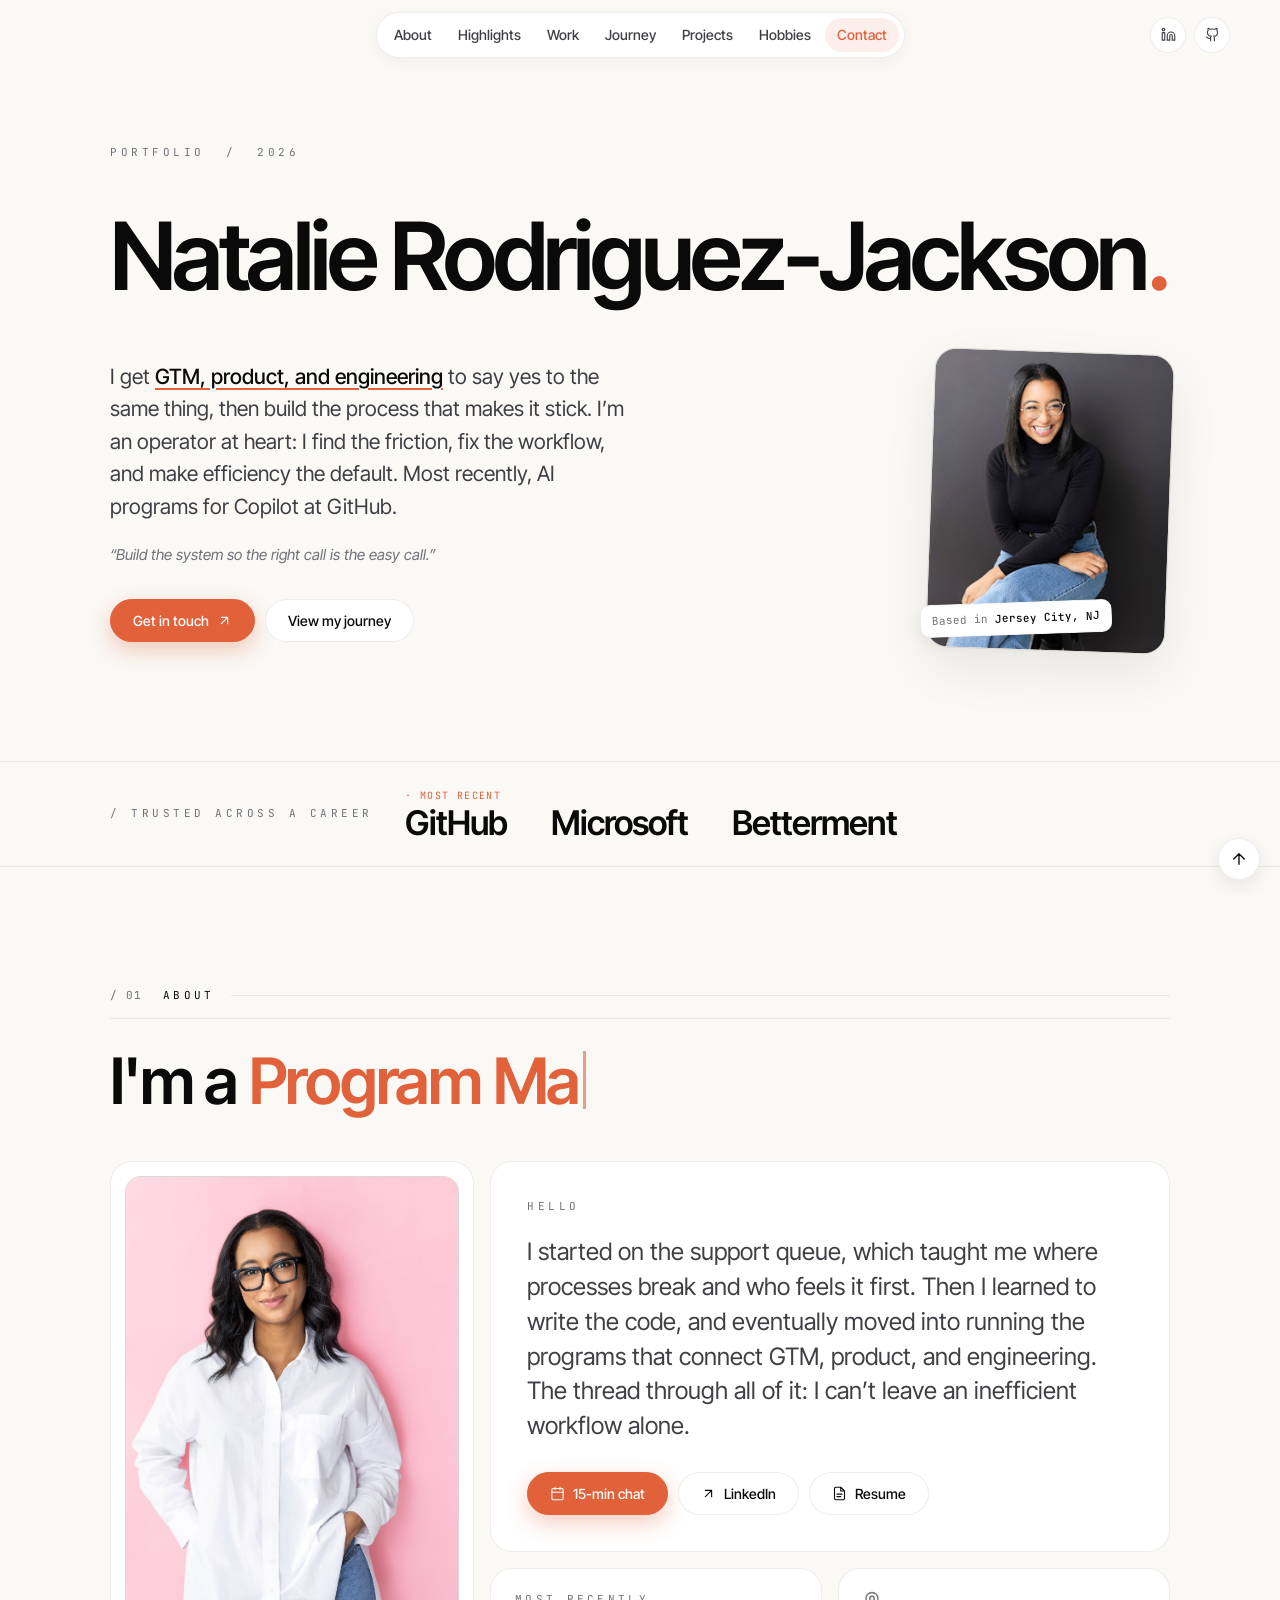
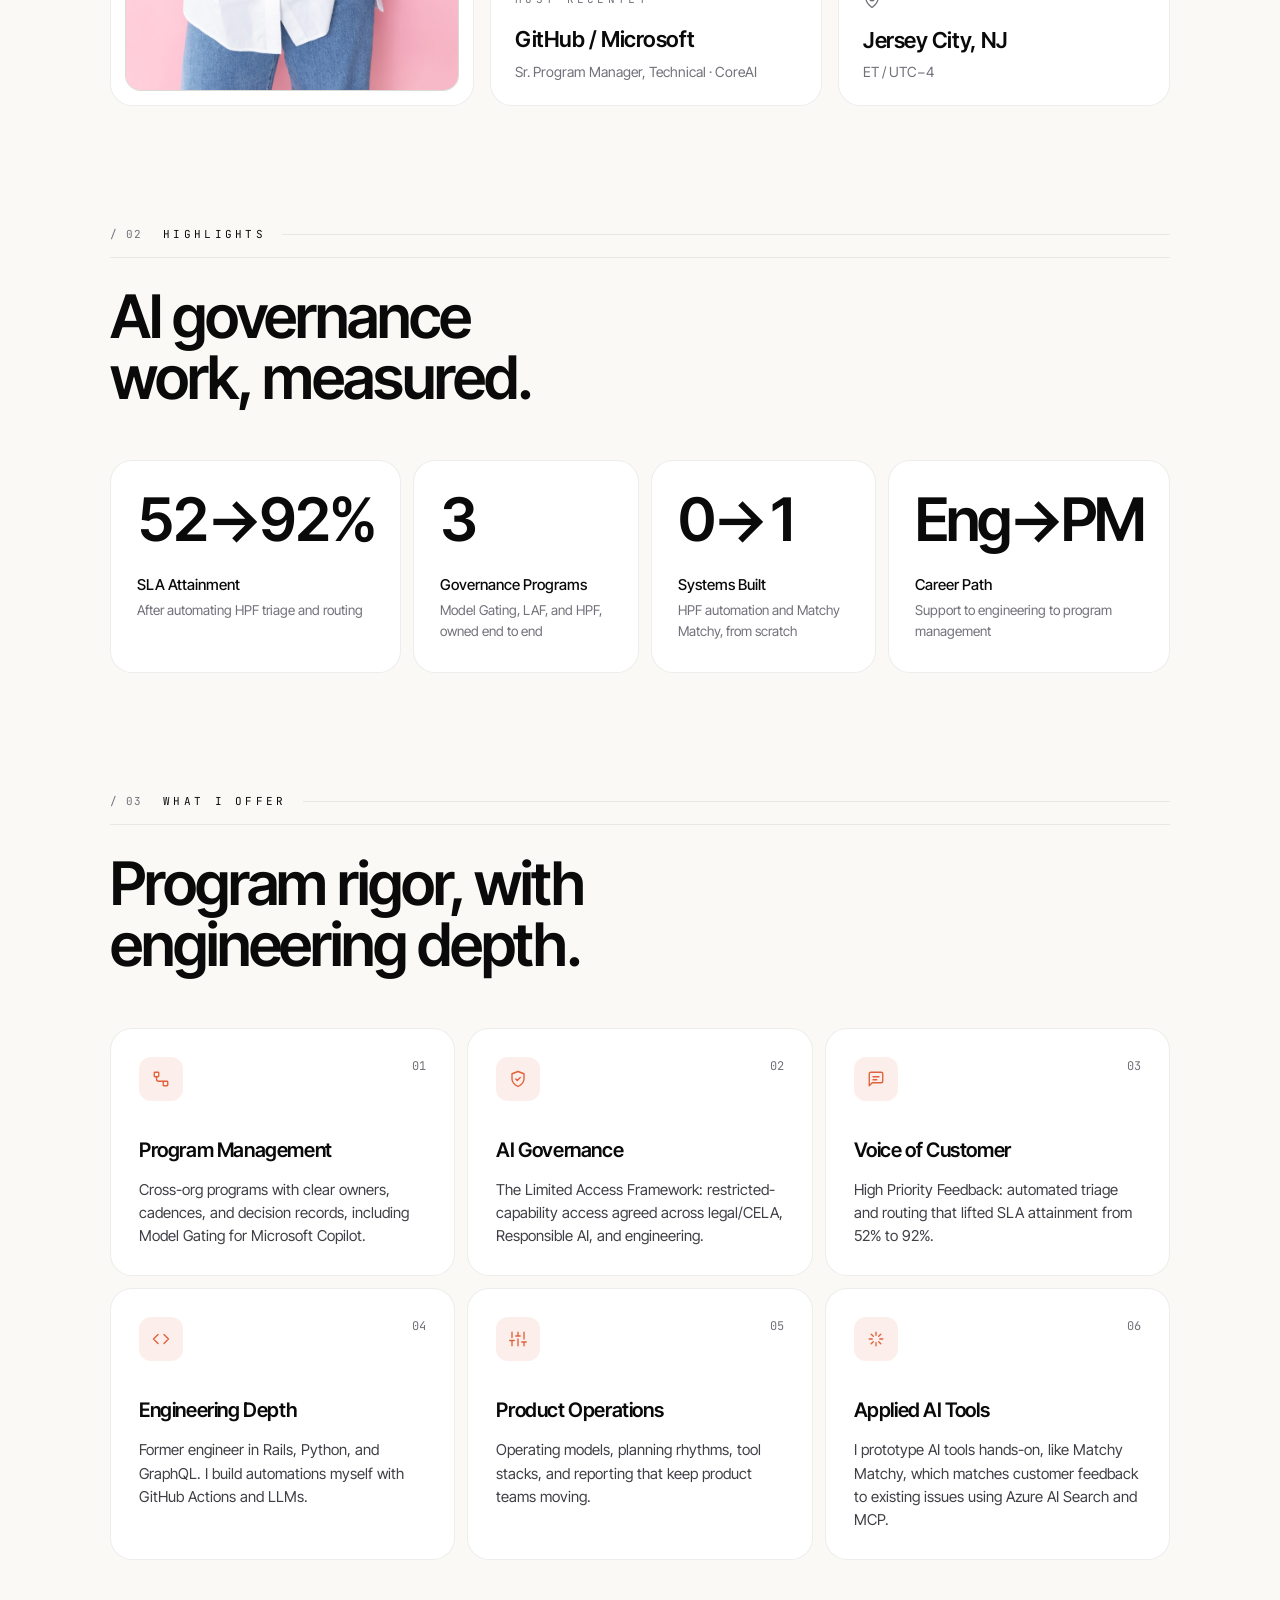
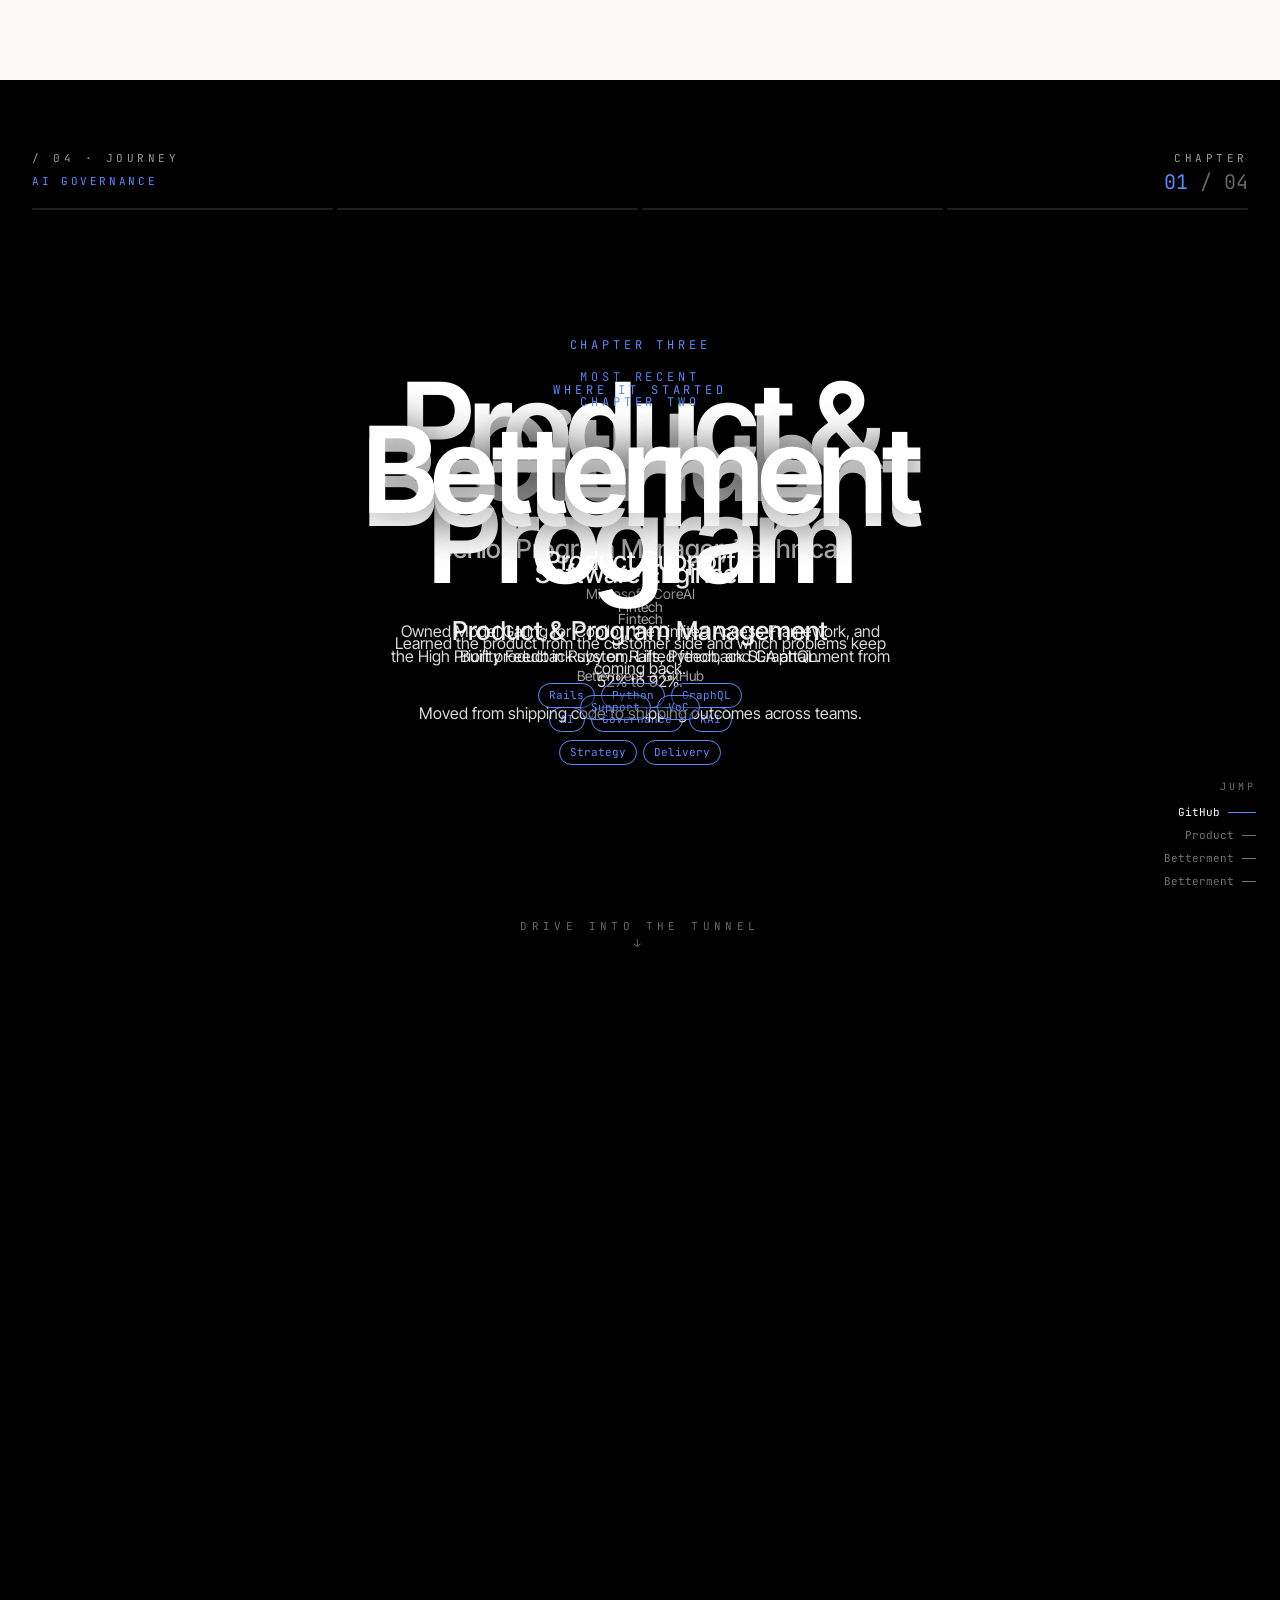
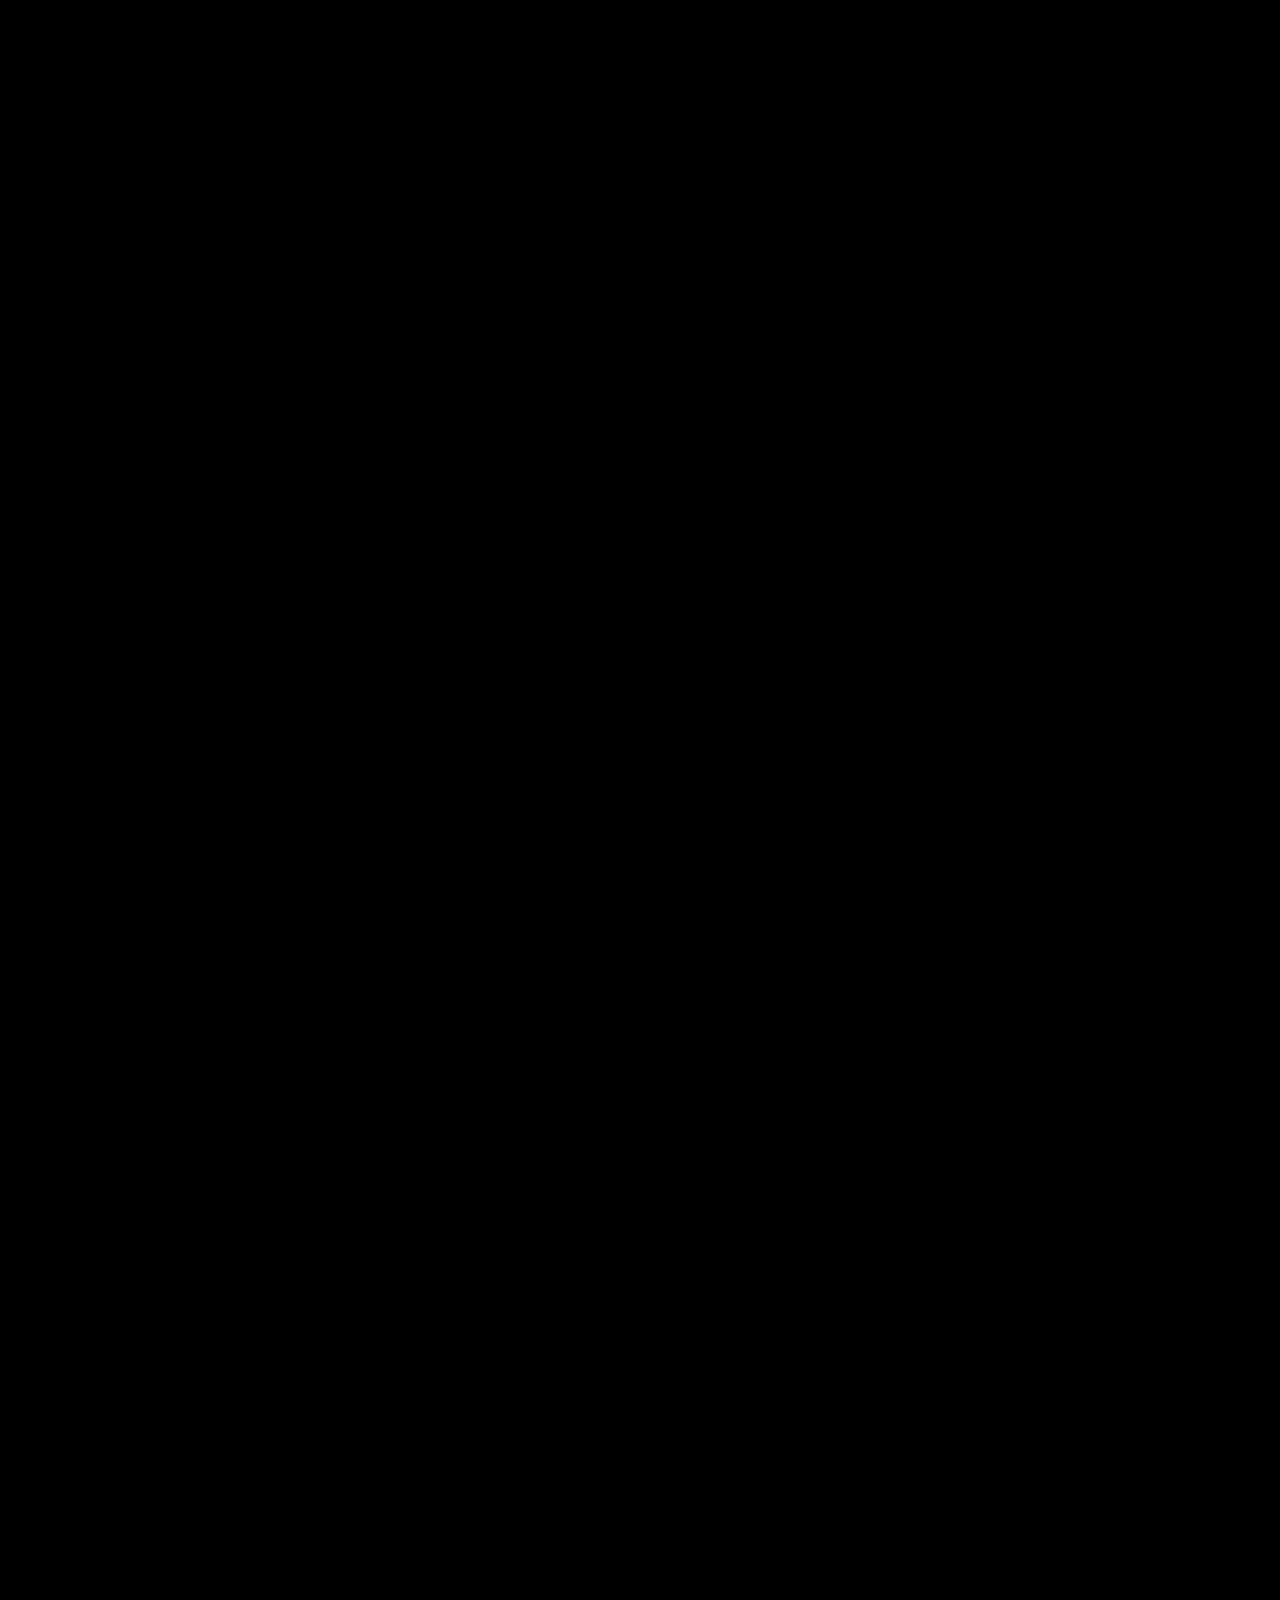
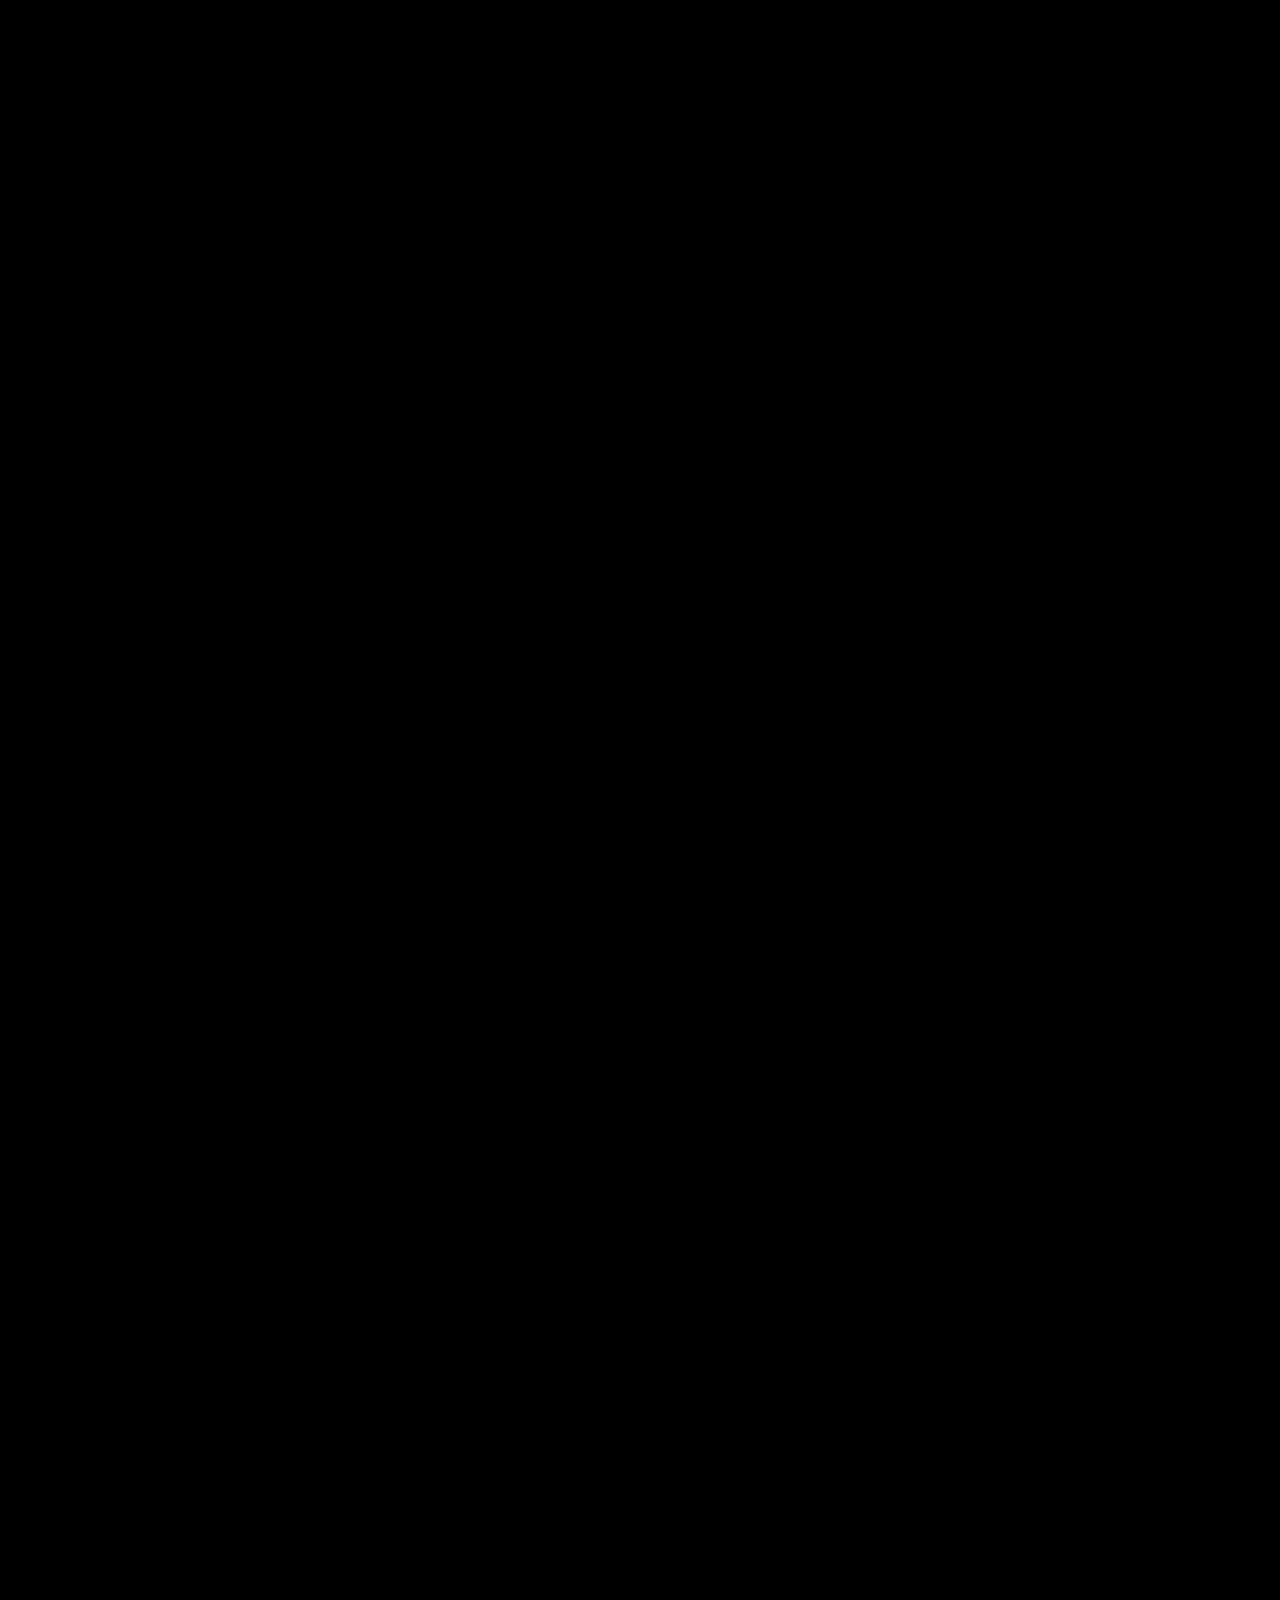
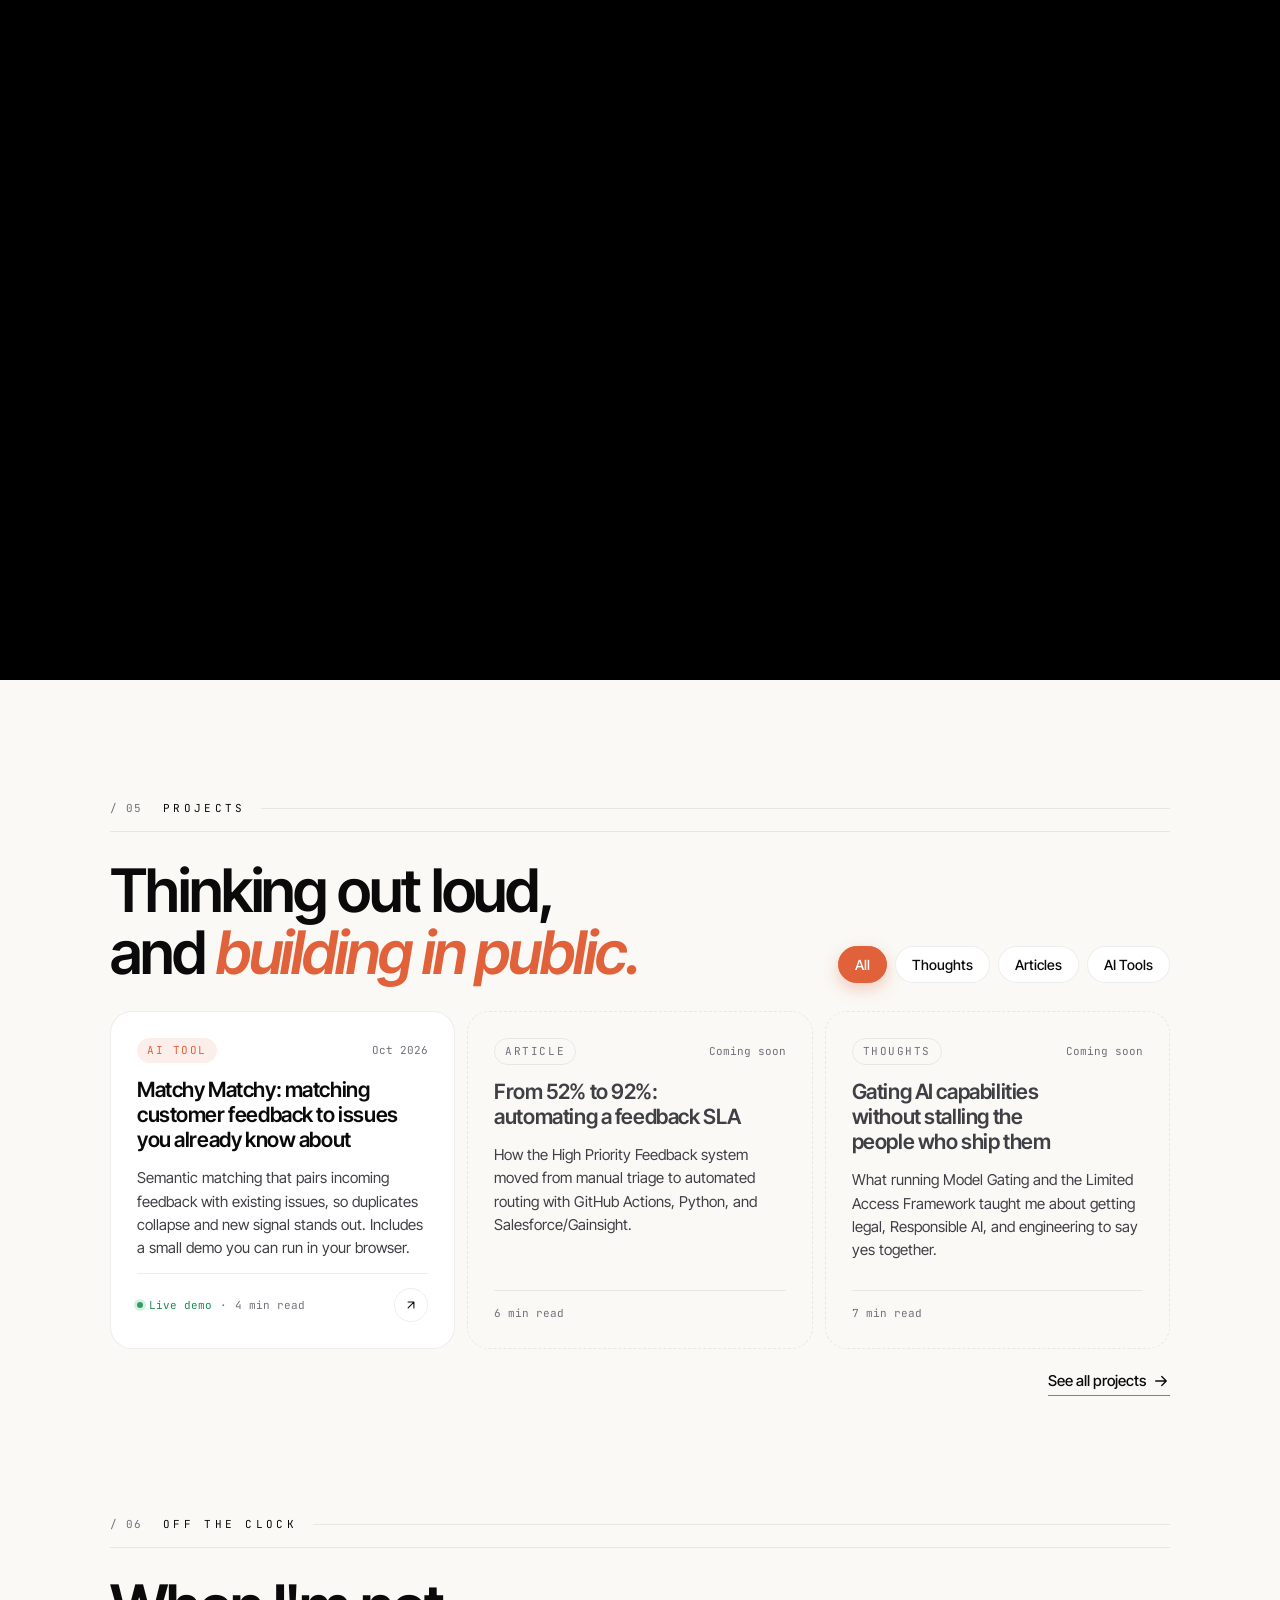
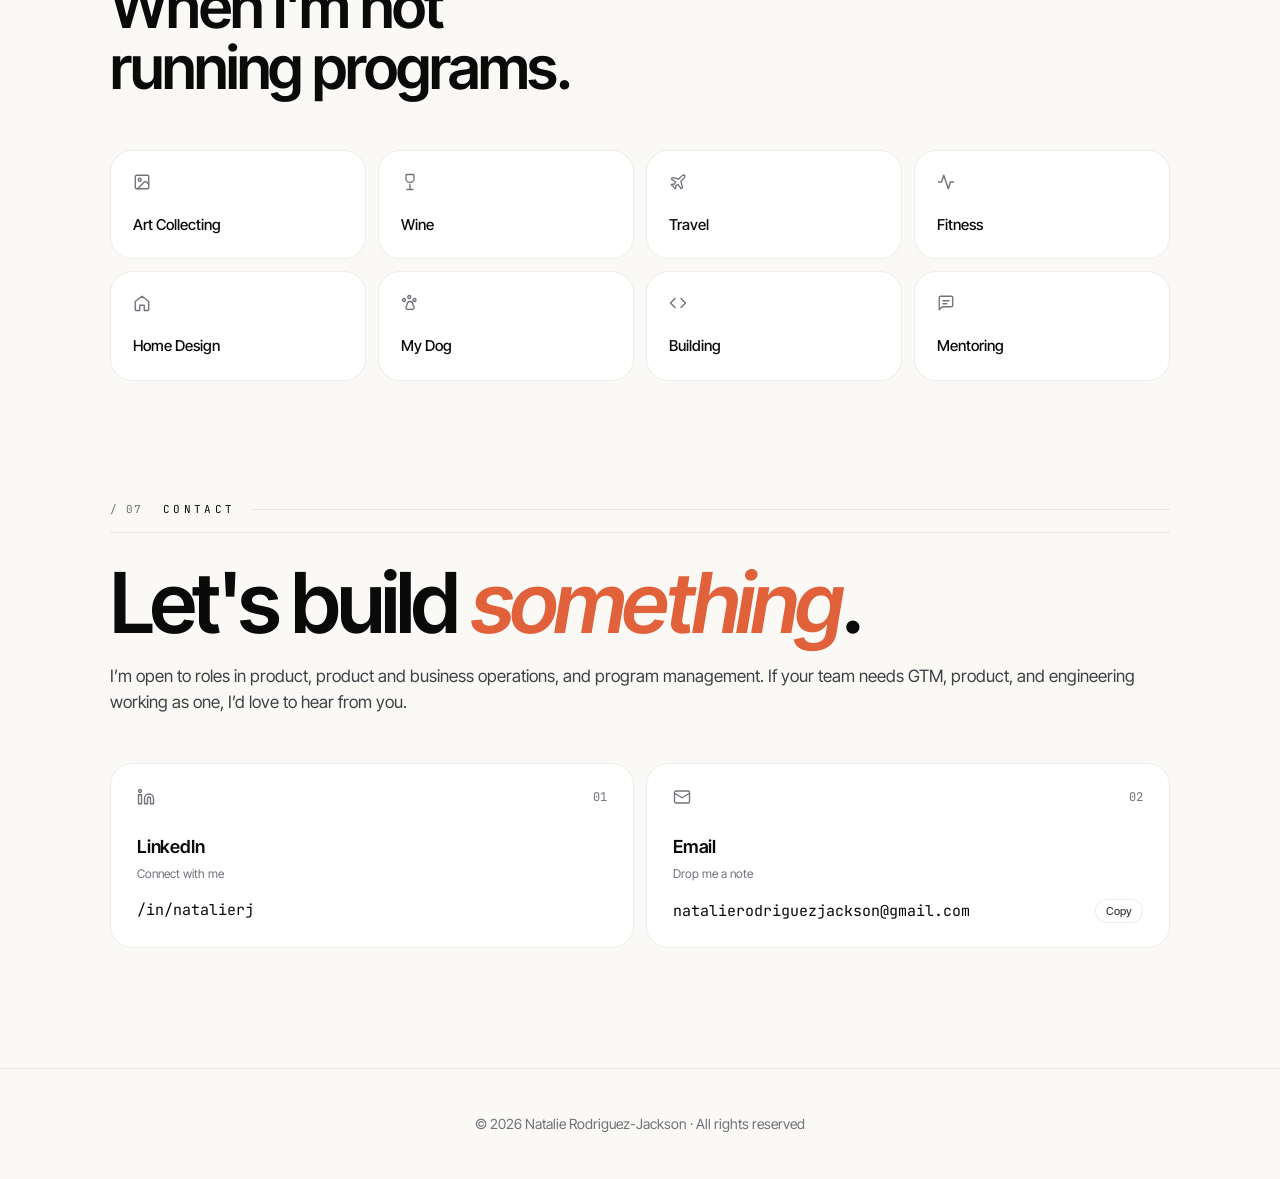
==== index.html @ e25062c7 "Rename Writing to Projects, new headline, Essays to Thoughts Co-Authored-By: Claude Opus 5.5 <norepl" ====
<!doctype html>
<html lang="en">
<head>
  <meta charset="utf-8">
  <meta name="viewport" content="width=device-width, initial-scale=1, viewport-fit=cover">
  <title>Natalie Rodriguez-Jackson</title>
  <meta name="description" content="Natalie Rodriguez-Jackson. I get GTM, product, and engineering aligned, then build the process that makes it stick.">
  <meta property="og:title" content="Natalie Rodriguez-Jackson">
  <meta property="og:description" content="Senior Technical Program Manager. AI governance, product operations, and voice-of-customer systems.">
  <meta property="og:type" content="website">
  <link rel="icon" href="data:image/svg+xml,%3Csvg xmlns='http://www.w3.org/2000/svg' viewBox='0 0 32 32'%3E%3Crect width='32' height='32' rx='8' fill='%230A0A0A'/%3E%3Ctext x='7' y='23' font-family='Arial' font-weight='700' font-size='18' fill='%23fff'%3En%3C/text%3E%3Ccircle cx='24' cy='21' r='2.6' fill='%23E0613A'/%3E%3C/svg%3E">
  <link rel="preconnect" href="https://fonts.googleapis.com">
  <link rel="preconnect" href="https://fonts.gstatic.com" crossorigin>
  <link rel="stylesheet" href="https://fonts.googleapis.com/css2?family=Inter+Tight:ital,wght@0,400;0,500;0,600;1,500;1,600&family=JetBrains+Mono:wght@400;500&display=swap">
  <link rel="stylesheet" href="assets/css/site.css?v=4">
</head>
<body>

<header class="top">
  <div class="row">
    <span class="top-spacer" aria-hidden="true"></span>
    <nav class="pill" aria-label="Sections">
      <a href="#about">About</a>
      <a href="#highlights">Highlights</a>
      <a href="#services">Work</a>
      <a href="#resume">Journey</a>
      <a href="#writing">Projects</a>
      <a href="#hobbies">Hobbies</a>
      <a href="#contact">Contact</a>
    </nav>
    <div class="socials">
      <a class="circ" href="https://www.linkedin.com/in/natalierj/" target="_blank" rel="noopener" aria-label="LinkedIn"><svg class="i" style="width:15px;height:15px"><use href="#i-li"/></svg></a>
      <a class="circ" href="https://github.com/natalie-jackson" target="_blank" rel="noopener" aria-label="GitHub"><svg class="i" style="width:15px;height:15px"><use href="#i-gh"/></svg></a>
    </div>
  </div>
</header>

<main id="home">

  <!-- ============ HERO ============ -->
  <section class="hero wrap">
    <div class="hero-meta">
      <span class="eyebrow">Portfolio &nbsp;/&nbsp; 2026</span>
    </div>
    <h1 class="big">Natalie Rodriguez-Jackson<span class="dot">.</span></h1>
    <div class="hero-grid">
      <div>
        <p class="lede">I get <u>GTM, product, and engineering</u> to say yes to the same thing, then build the process that makes it stick. I’m an operator at heart: I find the friction, fix the workflow, and make efficiency the default. Most recently, AI programs for Copilot at GitHub.</p>
        <p class="quote">“Build the system so the right call is the easy call.”</p>
        <div class="ctas">
          <a class="btn or" href="#contact">Get in touch <svg class="i"><use href="#i-arrow"/></svg></a>
          <a class="btn" href="#resume">View my journey</a>
        </div>
      </div>
      <div class="photo-wrap">
        <div class="photo">
          <span class="ph"><svg class="i"><use href="#i-cam"/></svg>Add assets/img/headshot.jpg</span>
          <img src="assets/img/headshot.jpg" alt="Natalie Rodriguez-Jackson">
        </div>
        <span class="tagloc">Based in <b>Jersey City, NJ</b></span>
      </div>
    </div>
  </section>

  <!-- ============ COMPANY STRIP ============ -->
  <div class="strip">
    <div class="wrap">
      <span class="eyebrow">/ Trusted across a career</span>
      <div class="cos">
        <div class="co"><span class="t">· Most recent</span><span class="n">GitHub</span></div>
        <div class="co"><span class="t"></span><span class="n">Microsoft</span></div>
        <div class="co"><span class="t"></span><span class="n">Betterment</span></div>
      </div>
    </div>
  </div>

  <!-- ============ 01 ABOUT ============ -->
  <section id="about" class="sec wrap">
    <div class="shead"><span><i>/ 01</i>&nbsp;&nbsp;About</span></div>
    <h2 class="typer">I'm a <span class="w" id="typed"></span><span class="caret"></span></h2>
    <div class="about">
      <div class="card pcard">
        <div class="photo">
          <span class="ph"><svg class="i"><use href="#i-cam"/></svg>Add assets/img/about.jpg</span>
          <img src="assets/img/about.jpg" alt="Natalie Rodriguez-Jackson">
        </div>
      </div>
      <div class="right">
        <div class="card hello">
          <span class="eyebrow">Hello</span>
          <p>I started on the support queue, which taught me where processes break and who feels it first. Then I learned to write the code, and eventually moved into running the programs that connect GTM, product, and engineering. The thread through all of it: I can’t leave an inefficient workflow alone.</p>
          <div class="ctas" style="margin-top:8px">
            <a class="btn or" href="#contact"><svg class="i"><use href="#i-cal"/></svg>15-min chat</a>
            <a class="btn" href="https://www.linkedin.com/in/natalierj/" target="_blank" rel="noopener"><svg class="i"><use href="#i-arrow"/></svg>LinkedIn</a>
            <a class="btn" href="#resume"><svg class="i"><use href="#i-doc"/></svg>Resume</a>
          </div>
        </div>
        <div class="duo">
          <div class="card mini"><span class="k">Most recently</span><h4>GitHub / Microsoft</h4><p>Sr. Program Manager, Technical · CoreAI</p></div>
          <div class="card mini"><svg class="i ic"><use href="#i-pin"/></svg><h4>Jersey City, NJ</h4><p>ET / UTC−4</p></div>
        </div>
      </div>
    </div>
  </section>

  <!-- ============ 02 HIGHLIGHTS ============ -->
  <section id="highlights" class="sec wrap" style="padding-top:0">
    <div class="shead"><span><i>/ 02</i>&nbsp;&nbsp;Highlights</span></div>
    <h2 class="h2">AI governance work, measured.</h2>
    <div class="stats">
      <div class="card stat"><div class="n">52→92%</div><h5>SLA Attainment</h5><p>After automating HPF triage and routing</p></div>
      <div class="card stat"><div class="n">3</div><h5>Governance Programs</h5><p>Model Gating, LAF, and HPF, owned end to end</p></div>
      <div class="card stat"><div class="n">0→1</div><h5>Systems Built</h5><p>HPF automation and Matchy Matchy, from scratch</p></div>
      <div class="card stat"><div class="n">Eng→PM</div><h5>Career Path</h5><p>Support to engineering to program management</p></div>
    </div>
  </section>

  <!-- ============ 03 WHAT I OFFER ============ -->
  <section id="services" class="sec wrap" style="padding-top:0">
    <div class="shead"><span><i>/ 03</i>&nbsp;&nbsp;What I offer</span></div>
    <h2 class="h2">Program rigor, with engineering depth.</h2>
    <div class="grid3">
      <div class="card svc"><div class="tp"><span class="ico"><svg class="i"><use href="#i-flow"/></svg></span><span class="num">01</span></div><h5>Program Management</h5><p>Cross-org programs with clear owners, cadences, and decision records, including Model Gating for Microsoft Copilot.</p></div>
      <div class="card svc"><div class="tp"><span class="ico"><svg class="i"><use href="#i-shield"/></svg></span><span class="num">02</span></div><h5>AI Governance</h5><p>The Limited Access Framework: restricted-capability access agreed across legal/CELA, Responsible AI, and engineering.</p></div>
      <div class="card svc"><div class="tp"><span class="ico"><svg class="i"><use href="#i-msg"/></svg></span><span class="num">03</span></div><h5>Voice of Customer</h5><p>High Priority Feedback: automated triage and routing that lifted SLA attainment from 52% to 92%.</p></div>
      <div class="card svc"><div class="tp"><span class="ico"><svg class="i"><use href="#i-code"/></svg></span><span class="num">04</span></div><h5>Engineering Depth</h5><p>Former engineer in Rails, Python, and GraphQL. I build automations myself with GitHub Actions and LLMs.</p></div>
      <div class="card svc"><div class="tp"><span class="ico"><svg class="i"><use href="#i-gear"/></svg></span><span class="num">05</span></div><h5>Product Operations</h5><p>Operating models, planning rhythms, tool stacks, and reporting that keep product teams moving.</p></div>
      <div class="card svc"><div class="tp"><span class="ico"><svg class="i"><use href="#i-spark"/></svg></span><span class="num">06</span></div><h5>Applied AI Tools</h5><p>I prototype AI tools hands-on, like Matchy Matchy, which matches customer feedback to existing issues using Azure AI Search and MCP.</p></div>
    </div>
  </section>

  <!-- ============ 04 JOURNEY (scroll tunnel; chapters live in assets/js/site.js) ============ -->
  <section id="resume" class="journey" aria-label="Career journey">
    <div class="stage">
      <canvas id="tunnel" aria-hidden="true"></canvas>
      <div class="jhud">
        <div class="l"><div class="a">/ 04 · Journey</div><div class="b" id="jtheme">AI Governance</div></div>
        <div class="r"><div class="a">CHAPTER</div><div class="b"><span id="jnum">01</span> <i>/ <span id="jtotal">05</span></i></div></div>
      </div>
      <div class="prog" id="jprog"></div>
      <div id="chaps"></div>
      <div class="jump" id="jump"><span class="h">JUMP</span></div>
      <div class="hint">DRIVE INTO THE TUNNEL<br>↓</div>
    </div>
  </section>

  <!-- ============ 05 PROJECTS (cards come from assets/js/posts.js) ============ -->
  <section id="writing" class="sec wrap">
    <div class="shead"><span><i>/ 05</i>&nbsp;&nbsp;Projects</span></div>
    <div class="wtop">
      <h2 class="h2">Thinking out loud, and <em>building in public.</em></h2>
      <div class="tabs" role="tablist" aria-label="Filter posts">
        <button role="tab" id="w-all" data-filter="all" aria-selected="true">All</button>
        <button role="tab" id="w-essay" data-filter="essay" aria-selected="false">Thoughts</button>
        <button role="tab" id="w-article" data-filter="article" aria-selected="false">Articles</button>
        <button role="tab" id="w-tool" data-filter="tool" aria-selected="false">AI Tools</button>
      </div>
    </div>
    <div class="posts" data-posts data-limit="6"></div>
    <div class="wmore"><a href="writing/">See all projects <svg class="i"><use href="#i-right"/></svg></a></div>
  </section>

  <!-- ============ 06 HOBBIES ============ -->
  <section id="hobbies" class="sec wrap" style="padding-top:0">
    <div class="shead"><span><i>/ 06</i>&nbsp;&nbsp;Off the clock</span></div>
    <h2 class="h2">When I'm not running programs.</h2>
    <div class="hob">
      <div class="card hb"><svg class="i ic"><use href="#i-frame"/></svg><span>Art Collecting</span></div>
      <div class="card hb"><svg class="i ic"><use href="#i-wine"/></svg><span>Wine</span></div>
      <div class="card hb"><svg class="i ic"><use href="#i-plane"/></svg><span>Travel</span></div>
      <div class="card hb"><svg class="i ic"><use href="#i-pulse"/></svg><span>Fitness</span></div>
      <div class="card hb"><svg class="i ic"><use href="#i-home"/></svg><span>Home Design</span></div>
      <div class="card hb"><svg class="i ic"><use href="#i-paw"/></svg><span>My Dog</span></div>
      <div class="card hb"><svg class="i ic"><use href="#i-code"/></svg><span>Building</span></div>
      <div class="card hb"><svg class="i ic"><use href="#i-msg"/></svg><span>Mentoring</span></div>
    </div>
  </section>

  <!-- ============ 07 CONTACT ============ -->
  <section id="contact" class="sec wrap" style="padding-top:0">
    <div class="shead"><span><i>/ 07</i>&nbsp;&nbsp;Contact</span></div>
    <h2 class="ctop">Let's build <em>something</em>.</h2>
    <p class="csub">I’m open to roles in product, product and business operations, and program management. If your team needs GTM, product, and engineering working as one, I’d love to hear from you.</p>
    <div class="grid2">
      <a class="card cc" href="https://www.linkedin.com/in/natalierj/" target="_blank" rel="noopener"><div class="tp"><svg class="i"><use href="#i-li"/></svg><span class="mono">01</span></div><h5>LinkedIn</h5><small>Connect with me</small><div class="v">/in/natalierj</div></a>
      <div class="card cc"><div class="tp"><svg class="i"><use href="#i-mail"/></svg><span class="mono">02</span></div><h5>Email</h5><small>Drop me a note</small><div class="v"><span id="email">natalierodriguezjackson@gmail.com</span><button type="button" id="copy">Copy</button></div></div>
    </div>
  </section>
</main>

<footer>
  <div class="wrap">
    <span>© 2026 Natalie Rodriguez-Jackson · All rights reserved</span>
  </div>
</footer>
<a class="totop" href="#home" aria-label="Back to top"><svg class="i"><use href="#i-up"/></svg></a>

<script src="assets/js/posts.js?v=4"></script>
<script src="assets/js/site.js?v=4"></script>
</body>
</html>
---- assets/css/site.css ----
/* =========================================================
   Natalie Rodriguez-Jackson — portfolio styles
   Layout: centered 1124px column on warm off-white, floating
   pill nav, white rounded cards, one orange accent. The
   Journey section is a full-bleed dark scroll "tunnel".
   ========================================================= */

:root{
  --bg:#FAF9F5; --card:#FFFFFF; --ink:#0A0A0A; --ink2:#3F3F46; --muted:#71717A; --line:rgba(0,0,0,.07);
  --accent:#E0613A; --accent-soft:rgba(224,97,58,.10);
  --sans:"Inter Tight", Inter, system-ui, -apple-system, "Segoe UI", sans-serif;
  --mono:"JetBrains Mono", ui-monospace, Menlo, Consolas, monospace;
  color-scheme:light;
}

*{box-sizing:border-box}
html{scroll-behavior:smooth}
@media (prefers-reduced-motion: reduce){html{scroll-behavior:auto}*{animation:none!important;transition:none!important}}
body{background:var(--bg);color:var(--ink);font-family:var(--sans);font-size:16px;line-height:1.55;margin:0;-webkit-font-smoothing:antialiased}
img{max-width:100%}
[hidden]{display:none!important}
a{color:inherit;text-decoration:none}
a:focus-visible,button:focus-visible,input:focus-visible,textarea:focus-visible{outline:2px solid var(--accent);outline-offset:3px}
h1,h2,h3,h4,h5{margin:0;text-wrap:balance}
p{margin:0}
.wrap{max-width:1124px;margin:0 auto;padding-inline:clamp(16px,4vw,32px)}
.mono{font-family:var(--mono)}
svg.i{width:18px;height:18px;fill:none;stroke:currentColor;stroke-width:1.8;stroke-linecap:round;stroke-linejoin:round;flex:none}

/* ---------- Nav ---------- */
.top{position:fixed;inset-inline:0;top:0;z-index:50;padding-top:calc(env(safe-area-inset-top,0px) + 12px);pointer-events:none}
.top .row{max-width:1260px;margin:0 auto;padding-inline:clamp(16px,4vw,40px);display:flex;align-items:center;justify-content:space-between;gap:16px}
.top .row>*{pointer-events:auto}
.top-spacer{width:80px;flex:none}
.logo{font-weight:600;font-size:18px;letter-spacing:-.03em}
.logo b{color:var(--accent)}
.pill{display:flex;gap:2px;background:var(--card);border:1px solid var(--line);border-radius:999px;padding:5px;box-shadow:0 4px 18px rgba(0,0,0,.04)}
.pill a{font-size:14px;font-weight:500;color:var(--ink2);padding:6px 12px;border-radius:999px;transition:background .2s,color .2s}
.pill a:hover,.pill a.on{background:var(--accent-soft);color:var(--accent)}
.socials{display:flex;gap:8px}
.circ{width:36px;height:36px;border-radius:50%;background:var(--card);border:1px solid var(--line);display:grid;place-items:center;color:var(--ink2)}
.circ:hover{color:var(--accent)}
@media (max-width:900px){.pill{display:none}}

/* ---------- Hero ---------- */
.hero{padding-top:clamp(120px,16vh,170px);padding-bottom:clamp(64px,10vw,110px)}
.hero-meta{display:flex;justify-content:space-between;align-items:center;gap:12px;margin-bottom:clamp(28px,5vw,48px)}
.eyebrow{font-family:var(--mono);font-size:11px;letter-spacing:.32em;text-transform:uppercase;color:var(--muted)}
.chip{display:inline-flex;align-items:center;gap:8px;font-family:var(--mono);font-size:11px;color:var(--ink2);background:var(--card);border:1px solid var(--line);border-radius:999px;padding:6px 12px;font-variant-numeric:tabular-nums}
.chip .d{width:7px;height:7px;border-radius:50%;background:var(--accent)}
.hero-grid{display:grid;grid-template-columns:1fr 240px;gap:40px;align-items:center}
.hero-grid>*{min-width:0}
.big{font-weight:600;font-size:clamp(22px,6.4vw,84px);line-height:1;letter-spacing:-.045em;white-space:nowrap;margin-bottom:clamp(28px,4vw,48px)}
.big .dot{color:var(--accent)}
.lede{font-size:clamp(18px,1.7vw,21px);color:var(--ink2);max-width:44ch}
.lede u{text-decoration-color:var(--accent);text-decoration-thickness:2px;text-underline-offset:4px;color:var(--ink);font-weight:500}
.code{font-family:var(--mono);font-size:.8em;color:var(--accent);background:var(--accent-soft);border-radius:6px;padding:2px 7px}
.quote{font-style:italic;color:var(--muted);margin-top:20px;font-size:15px}
.ctas{display:flex;flex-wrap:wrap;gap:10px;margin-top:32px}
.btn{display:inline-flex;align-items:center;gap:8px;font:500 14px var(--sans);padding:12px 22px;border-radius:999px;border:1px solid var(--line);background:var(--card);color:var(--ink);cursor:pointer;transition:transform .2s,box-shadow .2s}
.btn:hover{transform:translateY(-2px)}
.btn.or{background:var(--accent);border-color:var(--accent);color:#fff;box-shadow:0 8px 22px rgba(224,97,58,.32)}
.btn svg.i{width:15px;height:15px}

/* Photo: shows assets/img/headshot.jpg, or a placeholder if it's missing */
.photo{position:relative;border-radius:22px;overflow:hidden;background:#EDEBE4;border:1px solid var(--line);aspect-ratio:4/5;max-width:100%;display:grid;place-items:center;box-shadow:0 20px 50px rgba(0,0,0,.08)}
.photo img{position:absolute;inset:0;width:100%;height:100%;object-fit:cover;display:block}
.photo .ph{display:grid;justify-items:center;gap:8px;color:var(--muted);font-family:var(--mono);font-size:11px;letter-spacing:.08em;text-transform:uppercase;text-align:center;padding:16px}
.photo .ph svg{width:34px;height:34px;stroke-width:1.4}
.hero .photo{transform:rotate(2deg)}
.photo-wrap{position:relative}
.tagloc{position:absolute;left:-10px;bottom:16px;font-family:var(--mono);font-size:11px;color:var(--muted);background:var(--card);border:1px solid var(--line);border-radius:10px;padding:7px 11px;box-shadow:0 6px 16px rgba(0,0,0,.06);transform:rotate(-2deg)}
.tagloc b{color:var(--ink);font-weight:500}
@media (max-width:760px){.hero-grid{grid-template-columns:1fr}.hero .photo-wrap{max-width:220px}}

/* ---------- Company strip ---------- */
.strip{border-top:1px solid var(--line);border-bottom:1px solid var(--line);padding-block:26px}
.strip .wrap{display:grid;grid-template-columns:auto 1fr;gap:32px;align-items:center}
.strip .cos{display:flex;flex-wrap:wrap;gap:16px 44px;align-items:flex-end}
.co{display:grid;gap:2px}
.co .n{font-weight:600;font-size:clamp(24px,3vw,34px);letter-spacing:-.03em;line-height:1}
.co .t{font-family:var(--mono);font-size:10px;letter-spacing:.14em;text-transform:uppercase;color:var(--accent);min-height:14px}
@media (max-width:640px){.strip .wrap{grid-template-columns:1fr;gap:14px}}

/* ---------- Section scaffolding ---------- */
section.sec{padding-block:clamp(72px,10vw,120px)}
.shead{display:flex;align-items:center;gap:16px;padding-bottom:14px;border-bottom:1px solid var(--line);margin-bottom:28px}
.shead span{font-family:var(--mono);font-size:11px;letter-spacing:.3em;text-transform:uppercase;white-space:nowrap}
.shead span i{font-style:normal;color:var(--muted);letter-spacing:.1em}
.shead::after{content:"";flex:1;height:1px;background:var(--line)}
.h2{font-weight:600;font-size:clamp(36px,5vw,60px);line-height:1.02;letter-spacing:-.035em;max-width:16ch;margin-bottom:clamp(32px,5vw,52px)}
.h2 em{color:var(--accent);font-style:italic}
.card{background:var(--card);border:1px solid var(--line);border-radius:22px}

/* ---------- About ---------- */
.typer{font-weight:600;font-size:clamp(40px,6vw,64px);letter-spacing:-.035em;line-height:1.05;margin-bottom:clamp(28px,4vw,44px);min-height:1.1em}
.typer .w{color:var(--accent)}
.typer .caret{display:inline-block;width:3px;height:.9em;background:var(--accent);opacity:.6;margin-left:4px;vertical-align:-.08em;animation:blink 1s steps(1) infinite}
@keyframes blink{50%{opacity:0}}
.about{display:grid;grid-template-columns:minmax(0,364px) 1fr;gap:16px}
.about>*{min-width:0}
.about .pcard{padding:14px}
.about .pcard .photo{aspect-ratio:3/4;box-shadow:none;border-radius:16px;height:100%}
.about .right{display:grid;gap:16px;grid-template-rows:1fr auto}
.hello{padding:clamp(24px,3vw,36px);display:grid;gap:20px;align-content:start}
.hello p{font-size:clamp(18px,1.9vw,24px);color:var(--ink2);line-height:1.45}
.duo{display:grid;grid-template-columns:1fr 1fr;gap:16px}
.mini{padding:22px 24px;display:grid;gap:4px}
.mini .k{font-family:var(--mono);font-size:11px;letter-spacing:.3em;text-transform:uppercase;color:var(--muted);margin-bottom:10px}
.mini .ic{color:var(--muted);margin-bottom:10px}
.mini h4{font-size:22px;font-weight:600;letter-spacing:-.02em}
.mini p{font-size:14px;color:var(--muted)}
@media (max-width:800px){.about{grid-template-columns:1fr}.about .pcard{max-width:340px}}
@media (max-width:480px){.duo{grid-template-columns:1fr}}

/* ---------- Highlights ---------- */
.stats{display:grid;grid-template-columns:repeat(4,1fr);gap:12px}
.stat{padding:28px 26px 30px}
.stat .n{font-weight:600;font-size:clamp(44px,5vw,60px);letter-spacing:-.05em;line-height:1;margin-bottom:24px;font-variant-numeric:tabular-nums}
.stat h5{font-size:15px;font-weight:500;letter-spacing:0;margin-bottom:4px}
.stat p{font-size:13.5px;color:var(--muted)}
@media (max-width:900px){.stats{grid-template-columns:1fr 1fr}}
@media (max-width:460px){.stats{grid-template-columns:1fr}}

/* ---------- What I offer ---------- */
.grid3{display:grid;grid-template-columns:repeat(3,1fr);gap:12px}
.svc{padding:28px;display:grid;gap:12px;align-content:start;transition:transform .25s,box-shadow .25s}
.svc:hover{transform:translateY(-4px);box-shadow:0 18px 40px rgba(0,0,0,.06)}
.svc .tp{display:flex;justify-content:space-between;align-items:flex-start;margin-bottom:22px}
.ico{width:44px;height:44px;border-radius:12px;background:var(--accent-soft);color:var(--accent);display:grid;place-items:center}
.svc .num{font-family:var(--mono);font-size:12px;color:var(--muted)}
.svc h5{font-size:20px;font-weight:600;letter-spacing:-.02em}
.svc p{font-size:15px;color:var(--ink2)}
@media (max-width:900px){.grid3{grid-template-columns:1fr 1fr}}
@media (max-width:580px){.grid3{grid-template-columns:1fr}}

/* ---------- Expertise ---------- */
.skillbox{padding:clamp(22px,3vw,40px)}
.tabs{display:flex;flex-wrap:wrap;gap:8px;margin-bottom:28px}
.tabs button{font:500 14px var(--sans);padding:9px 16px;border-radius:999px;border:1px solid var(--line);background:var(--card);color:var(--ink);cursor:pointer}
.tabs button[aria-selected="true"]{background:var(--accent);border-color:var(--accent);color:#fff;box-shadow:0 6px 16px rgba(224,97,58,.3)}
.bars{display:grid;grid-template-columns:1fr 1fr;gap:26px 48px}
.bar .l{display:flex;justify-content:space-between;align-items:baseline;margin-bottom:10px}
.bar .l span{font-size:16px}
.bar .l b{font-family:var(--mono);font-size:12px;font-weight:400;color:var(--muted)}
.bar .t{height:4px;border-radius:4px;background:rgba(0,0,0,.06);overflow:hidden}
.bar .f{height:100%;background:var(--accent);border-radius:4px;width:0;transition:width 1s cubic-bezier(.2,.8,.2,1)}
@media (max-width:640px){.bars{grid-template-columns:1fr}}

/* ---------- Journey tunnel ---------- */
.journey{position:relative;height:600vh;background:#000;color:#fff;--jc:#5C89FF}
.stage{position:sticky;top:0;height:100vh;height:100dvh;overflow:hidden}
.stage canvas{position:absolute;inset:0;width:100%;height:100%;display:block}
.jhud{position:absolute;inset-inline:0;top:calc(env(safe-area-inset-top,0px) + 70px);padding-inline:clamp(16px,2.5vw,32px);display:flex;justify-content:space-between;align-items:flex-start;gap:16px;z-index:2}
.jhud .l .a{font-family:var(--mono);font-size:11px;letter-spacing:.32em;text-transform:uppercase;color:rgba(255,255,255,.6)}
.jhud .l .b{font-family:var(--mono);font-size:11px;letter-spacing:.24em;text-transform:uppercase;color:var(--jc);margin-top:6px;transition:color .5s}
.jhud .r{text-align:right;font-family:var(--mono)}
.jhud .r .a{font-size:11px;letter-spacing:.32em;color:rgba(255,255,255,.6)}
.jhud .r .b{font-size:20px;color:var(--jc);transition:color .5s;font-variant-numeric:tabular-nums}
.jhud .r .b i{font-style:normal;color:rgba(255,255,255,.4)}
.prog{position:absolute;inset-inline:clamp(16px,2.5vw,32px);top:calc(env(safe-area-inset-top,0px) + 128px);display:flex;gap:4px;z-index:2}
.prog span{flex:1;height:2px;background:rgba(255,255,255,.12);border-radius:2px;overflow:hidden}
.prog span i{display:block;height:100%;width:0;background:var(--jc);transition:background .5s}
.chap{position:absolute;inset:0;display:grid;place-items:center;text-align:center;padding:120px 20px 80px;z-index:2;pointer-events:none}
.chap .in{opacity:0;transform:translateY(24px) scale(.97);transition:opacity .6s,transform .6s;display:grid;justify-items:center;gap:14px;max-width:760px}
.chap.on .in{opacity:1;transform:none;pointer-events:auto}
.chap .when{font-family:var(--mono);font-size:12px;letter-spacing:.32em;text-transform:uppercase;color:var(--jc)}
.chap h3{font-weight:600;font-size:clamp(48px,10vw,120px);line-height:.95;letter-spacing:-.045em;text-shadow:0 0 40px rgba(0,0,0,.6)}
.chap .role{font-size:clamp(18px,2.4vw,26px);font-weight:500;color:rgba(255,255,255,.92)}
.chap .meta{display:flex;gap:12px;align-items:center;font-size:14px;color:rgba(255,255,255,.65)}
.chap .desc{font-size:16px;color:rgba(255,255,255,.85);max-width:56ch}
.chap .tg{display:flex;flex-wrap:wrap;justify-content:center;gap:6px}
.chap .tg span{font-family:var(--mono);font-size:11px;color:var(--jc);border:1px solid var(--jc);border-radius:999px;padding:3px 10px;background:rgba(0,0,0,.4)}
.hint{position:absolute;left:50%;bottom:28px;transform:translateX(-50%);font-family:var(--mono);font-size:11px;letter-spacing:.4em;color:rgba(255,255,255,.4);z-index:2;text-align:center}
.jump{position:absolute;right:clamp(16px,2vw,24px);bottom:90px;z-index:3;display:grid;gap:6px;justify-items:end}
.jump .h{font-family:var(--mono);font-size:10px;letter-spacing:.3em;color:rgba(255,255,255,.45);margin-bottom:4px}
.jump button{all:unset;cursor:pointer;display:flex;align-items:center;gap:8px;font-family:var(--mono);font-size:11px;color:rgba(255,255,255,.45)}
.jump button::after{content:"";width:14px;height:1px;background:currentColor;transition:width .3s}
.jump button.on{color:#fff}
.jump button.on::after{width:28px;background:var(--jc)}
.jump button:focus-visible{outline:1px solid var(--jc);outline-offset:3px}
@media (max-width:640px){.jump{display:none}}

/* ---------- Writing & Lab ---------- */
.wtop{display:flex;justify-content:space-between;align-items:flex-end;gap:20px;flex-wrap:wrap;margin-bottom:28px}
.wtop .h2{margin-bottom:0}
.wtop .tabs{margin-bottom:0}
.posts{display:grid;grid-template-columns:repeat(3,1fr);gap:12px}
.post{padding:26px;display:flex;flex-direction:column;gap:14px;min-height:260px;transition:transform .25s,box-shadow .25s}
a.post:hover{transform:translateY(-4px);box-shadow:0 18px 40px rgba(0,0,0,.06)}
a.post:hover .go{background:var(--accent);color:#fff;border-color:var(--accent)}
.post .tp{display:flex;justify-content:space-between;align-items:center;gap:10px}
.kind{font-family:var(--mono);font-size:11px;letter-spacing:.14em;text-transform:uppercase;color:var(--accent);background:var(--accent-soft);border-radius:999px;padding:4px 10px}
.post .date{font-family:var(--mono);font-size:11px;color:var(--muted)}
.post h5{font-size:21px;font-weight:600;letter-spacing:-.02em;line-height:1.2}
.post p{font-size:15px;color:var(--ink2);flex:1}
.post .bt{display:flex;justify-content:space-between;align-items:center;gap:10px;padding-top:14px;border-top:1px solid var(--line)}
.post .meta{display:flex;gap:8px;align-items:center;font-family:var(--mono);font-size:11px;color:var(--muted)}
.live{display:inline-flex;align-items:center;gap:6px;color:#1F8A55}
.live::before{content:"";width:6px;height:6px;border-radius:50%;background:#2E9E62;box-shadow:0 0 0 3px rgba(46,158,98,.18)}
.go{width:34px;height:34px;border-radius:50%;border:1px solid var(--line);display:grid;place-items:center;transition:background .2s,color .2s}
.go svg.i{width:14px;height:14px}
.post.soon{background:transparent;border-style:dashed}
.post.soon h5{color:var(--ink2)}
.post.soon .kind{background:transparent;border:1px solid var(--line);color:var(--muted)}
.wmore{display:flex;justify-content:flex-end;margin-top:20px}
.wmore a{font-weight:500;font-size:15px;display:inline-flex;align-items:center;gap:6px;border-bottom:1px solid var(--accent);padding-bottom:2px}
.empty{padding:32px;text-align:center;color:var(--muted);grid-column:1/-1}
@media (max-width:900px){.posts{grid-template-columns:1fr 1fr}}
@media (max-width:580px){.posts{grid-template-columns:1fr}}

/* ---------- Hobbies ---------- */
.hob{display:grid;grid-template-columns:repeat(4,1fr);gap:12px}
.hb{padding:22px;display:grid;gap:22px;transition:transform .25s}
.hb .ic{color:var(--muted)}
.hb span{font-size:15px;font-weight:500}
.hb:hover{transform:translateY(-3px)}
.hb:hover .ic{color:var(--accent)}
@media (max-width:760px){.hob{grid-template-columns:1fr 1fr}}

/* ---------- Contact ---------- */
.ctop{font-weight:600;font-size:clamp(44px,7vw,84px);letter-spacing:-.045em;line-height:1;margin-bottom:18px}
.ctop em{color:var(--accent);font-style:italic}
.csub{font-size:17px;color:var(--ink2);margin-bottom:clamp(32px,4vw,48px)}
.grid2{display:grid;grid-template-columns:repeat(2,1fr);gap:12px}
@media (max-width:640px){.grid2{grid-template-columns:1fr}}
.cc{padding:24px 26px;display:grid;gap:4px;align-content:start}
.cc .tp{display:flex;justify-content:space-between;color:var(--muted);margin-bottom:22px}
.cc .tp .mono{font-size:12px}
.cc h5{font-size:18px;font-weight:600;letter-spacing:-.01em}
.cc small{font-size:12px;color:var(--muted)}
.cc .v{font-family:var(--mono);font-size:clamp(12px,1.25vw,15px);white-space:nowrap;margin-top:12px;overflow-wrap:anywhere;display:flex;gap:10px;align-items:center;justify-content:space-between}
.cc .v button{flex:none;white-space:nowrap;font:500 11px var(--sans);border:1px solid var(--line);border-radius:999px;padding:4px 10px;background:var(--card);cursor:pointer;color:var(--ink2)}
.cc .v button:hover{color:var(--accent)}
.form{margin-top:16px;padding:clamp(20px,3vw,40px);display:grid;gap:12px}
.form .two{display:grid;grid-template-columns:1fr 1fr;gap:12px}
.form input,.form textarea{width:100%;font:15px var(--sans);color:var(--ink);background:#FDFCFA;border:1px solid rgba(0,0,0,.1);border-radius:12px;padding:13px 16px}
.form textarea{min-height:140px;resize:vertical}
.form .act{display:flex;justify-content:space-between;align-items:center;gap:12px;flex-wrap:wrap}
.form .msg{font-size:14px;color:var(--muted)}
@media (max-width:560px){.form .two{grid-template-columns:1fr}}

/* ---------- Footer ---------- */
footer{border-top:1px solid var(--line);padding-block:44px}
footer .wrap{display:flex;flex-wrap:wrap;justify-content:center;align-items:center;gap:16px;color:var(--muted);font-size:14px}
.totop{position:fixed;right:20px;bottom:calc(env(safe-area-inset-bottom,0px) + 20px);z-index:40;width:42px;height:42px;border-radius:50%;background:var(--card);border:1px solid var(--line);display:grid;place-items:center;box-shadow:0 6px 18px rgba(0,0,0,.08);color:var(--ink)}

/* =========================================================
   Writing pages (writing/index.html and individual posts)
   ========================================================= */
.page-head{padding-top:clamp(120px,15vh,160px);padding-bottom:clamp(36px,5vw,56px)}
.back{display:inline-flex;align-items:center;gap:8px;font-size:14px;font-weight:500;color:var(--ink2);margin-bottom:clamp(28px,4vw,44px)}
.back:hover{color:var(--accent)}
.back svg.i{width:15px;height:15px;transform:rotate(180deg)}
.page-title{font-weight:600;font-size:clamp(44px,7vw,88px);line-height:.98;letter-spacing:-.045em;max-width:18ch}
.page-title em{color:var(--accent);font-style:italic}
.page-sub{font-size:18px;color:var(--ink2);max-width:56ch;margin-top:20px}

.art-head{padding-top:clamp(120px,15vh,160px);padding-bottom:clamp(28px,4vw,44px);max-width:820px}
.art-meta{display:flex;flex-wrap:wrap;gap:10px 14px;align-items:center;font-family:var(--mono);font-size:12px;color:var(--muted);margin-bottom:22px}
.art-title{font-weight:600;font-size:clamp(38px,6vw,68px);line-height:1.02;letter-spacing:-.04em}
.art-dek{font-size:clamp(18px,2vw,22px);color:var(--ink2);margin-top:20px;max-width:46ch;line-height:1.45}
.draft-note{margin-top:24px;display:inline-flex;gap:8px;align-items:center;font-family:var(--mono);font-size:12px;color:var(--accent);background:var(--accent-soft);border-radius:10px;padding:8px 12px}

.prose{max-width:68ch;padding-bottom:clamp(64px,9vw,110px);border-top:1px solid var(--line);padding-top:clamp(28px,4vw,44px)}
.prose>*+*{margin-top:1.1em}
.prose p,.prose li{font-size:18px;line-height:1.72;color:var(--ink2)}
.prose h2{font-size:28px;font-weight:600;letter-spacing:-.025em;color:var(--ink);margin-top:2em}
.prose h3{font-size:21px;font-weight:600;letter-spacing:-.015em;color:var(--ink);margin-top:1.6em}
.prose strong{color:var(--ink);font-weight:600}
.prose a{color:var(--accent);border-bottom:1px solid currentColor}
.prose ul,.prose ol{padding-left:1.2em}
.prose li+li{margin-top:.4em}
.prose blockquote{margin-inline:0;border-left:3px solid var(--accent);padding:4px 0 4px 20px;font-style:italic}
.prose code{font-family:var(--mono);font-size:.85em;background:rgba(0,0,0,.05);border-radius:5px;padding:2px 6px}
.prose pre{background:#16161A;color:#ECECEC;border-radius:14px;padding:18px 20px;overflow-x:auto;font-size:14px;line-height:1.6}
.prose pre code{background:none;padding:0;color:inherit}
.prose figure{margin-inline:0}
.prose figure img{border-radius:16px;border:1px solid var(--line)}
.prose figcaption{font-size:14px;color:var(--muted);margin-top:8px}
.prose .todo{font-family:var(--mono);font-size:13px;color:var(--accent);background:var(--accent-soft);border-radius:8px;padding:10px 14px}
.stack{display:flex;flex-wrap:wrap;gap:6px}
.stack span{font-family:var(--mono);font-size:12px;border:1px solid var(--line);background:var(--card);border-radius:999px;padding:4px 11px;color:var(--ink2)}

/* Live demo block, used inside posts */
.demo{max-width:none;padding:clamp(20px,3vw,32px);margin-block:2em}
.demo .dh{display:flex;justify-content:space-between;align-items:center;gap:10px;margin-bottom:16px;flex-wrap:wrap}
.demo .dh b{font-size:17px}
.demo textarea{width:100%;min-height:96px;font:16px var(--sans);color:var(--ink);background:#FDFCFA;border:1px solid rgba(0,0,0,.1);border-radius:12px;padding:13px 16px;resize:vertical}
.demo .samples{display:flex;flex-wrap:wrap;gap:6px;margin:12px 0 16px}
.demo .samples button{font:500 13px var(--sans);border:1px solid var(--line);background:var(--bg);border-radius:999px;padding:6px 12px;cursor:pointer;color:var(--ink2);text-align:left}
.demo .samples button:hover{color:var(--accent);border-color:var(--accent)}
.results{display:grid;gap:8px;margin-top:18px}
.res{display:grid;grid-template-columns:auto 1fr auto;gap:6px 14px;align-items:center;padding:14px 16px;border:1px solid var(--line);border-radius:14px;background:var(--bg)}
.res>*{min-width:0}
.res .id{font-family:var(--mono);font-size:12px;color:var(--muted)}
.res .tt{font-weight:500}
.res .sc{font-family:var(--mono);font-size:13px;font-variant-numeric:tabular-nums}
.res .meter{grid-column:1/-1;height:4px;border-radius:4px;background:rgba(0,0,0,.06);overflow:hidden}
.res .meter i{display:block;height:100%;background:var(--accent);border-radius:4px}
.res.best{border-color:var(--accent);background:var(--card)}
.verdict{font-size:15px;color:var(--ink2);padding:12px 16px;border-radius:12px;background:var(--accent-soft)}
.demo .fine{font-size:13px;color:var(--muted);margin-top:14px}

.next{border-top:1px solid var(--line);padding-block:clamp(40px,6vw,64px)}
.next .wrap{display:flex;justify-content:space-between;gap:16px;flex-wrap:wrap;align-items:center}
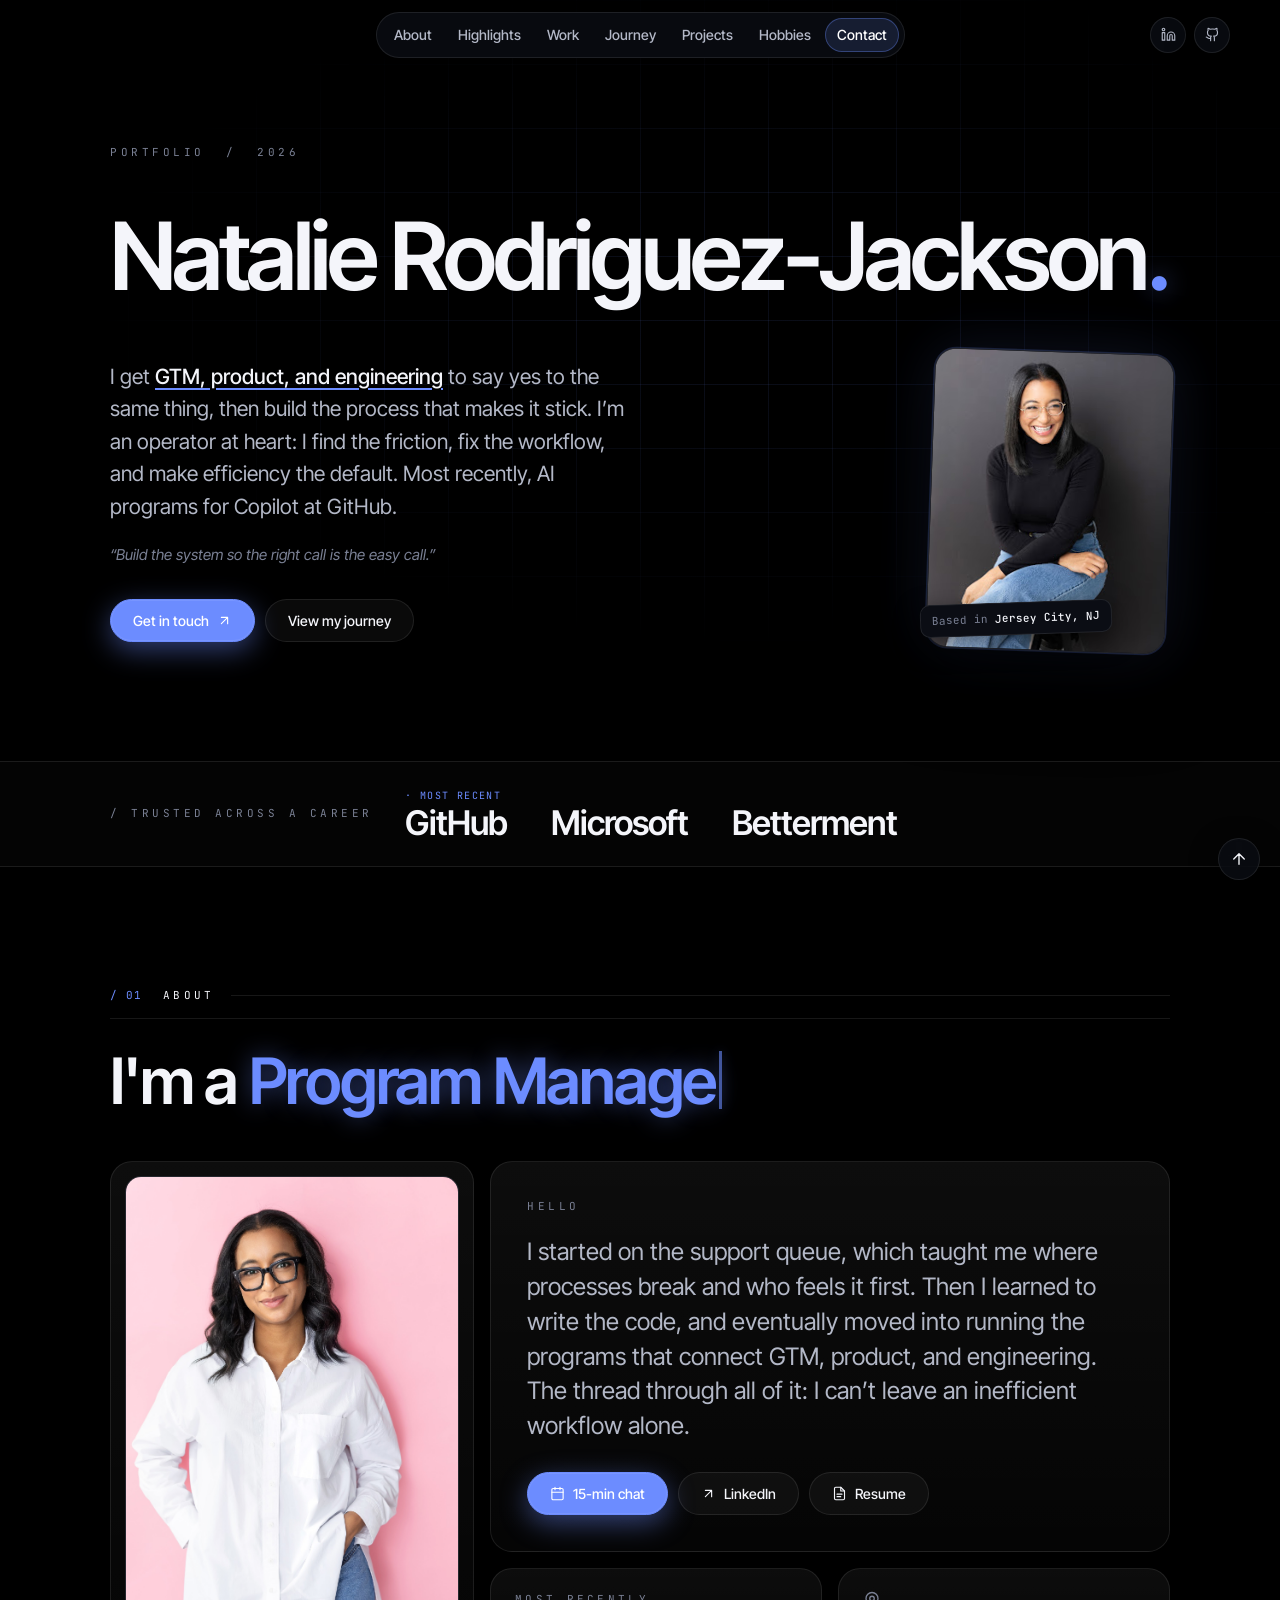
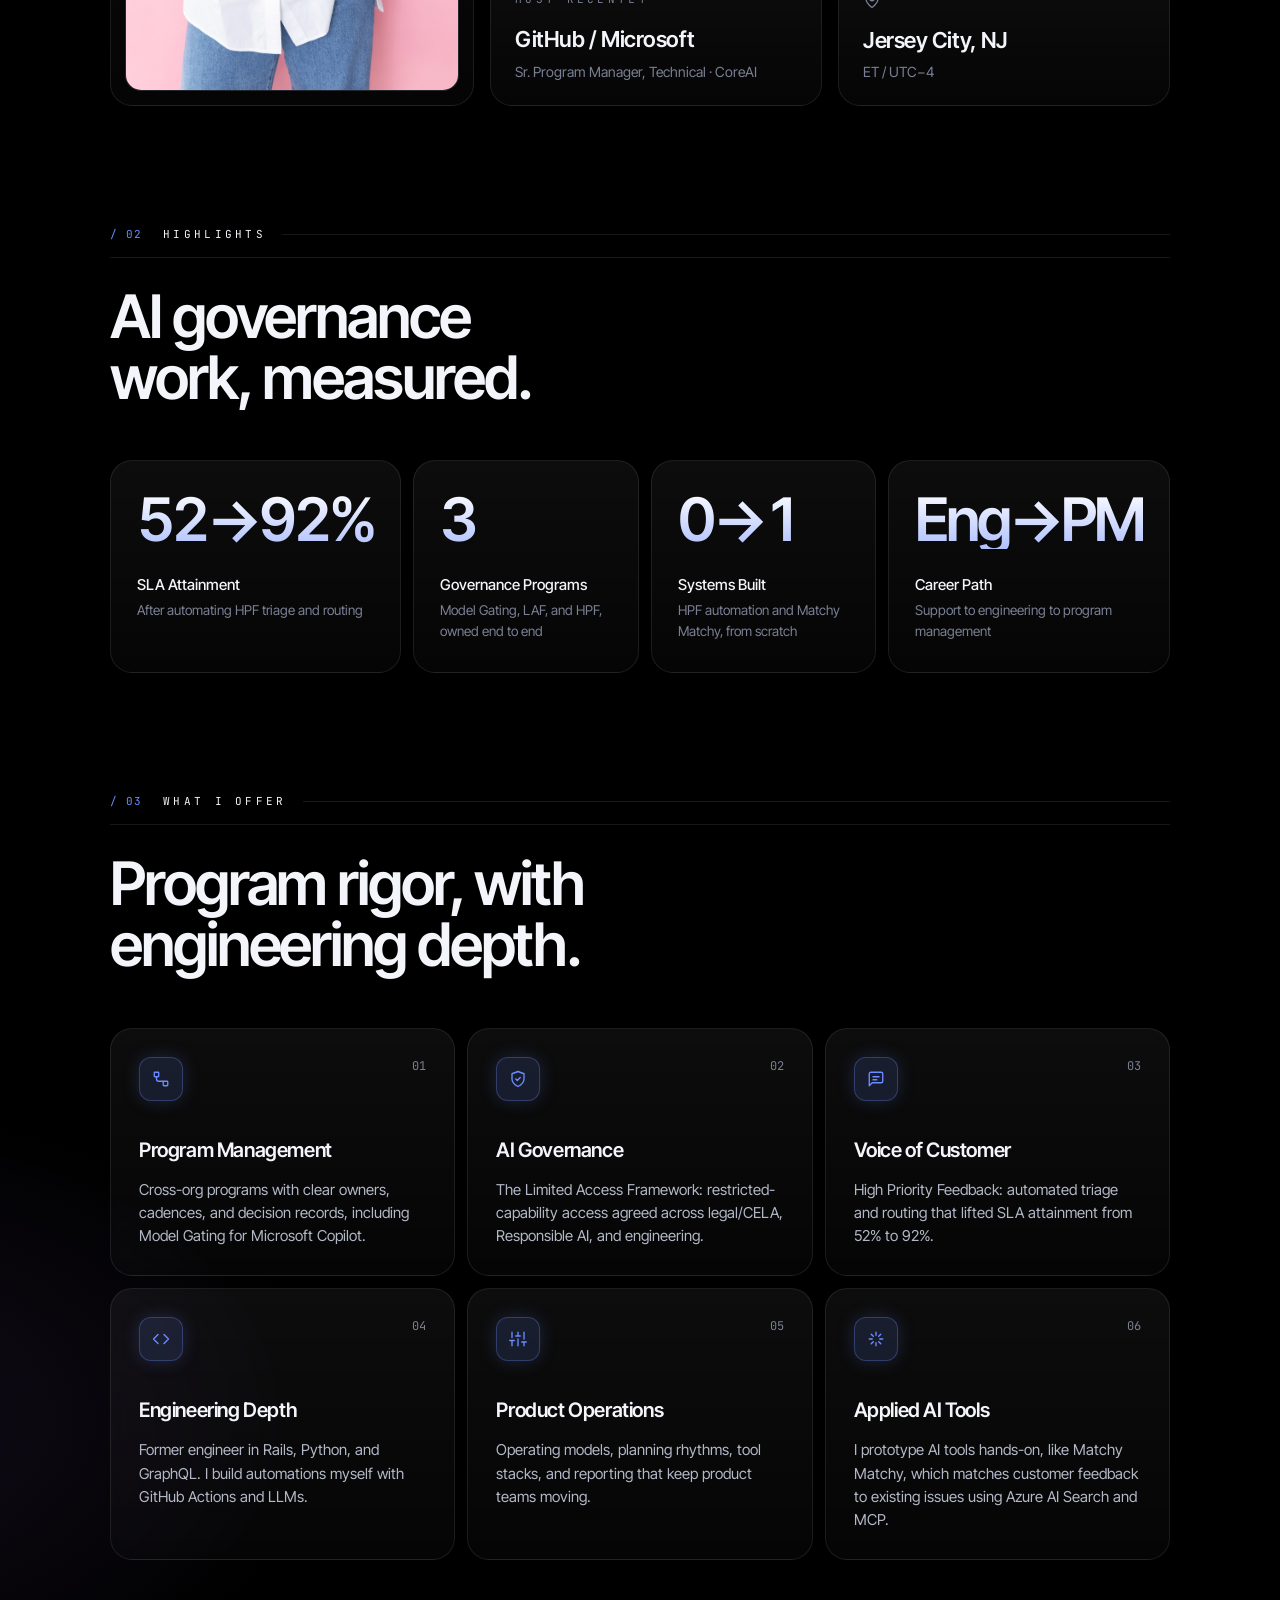
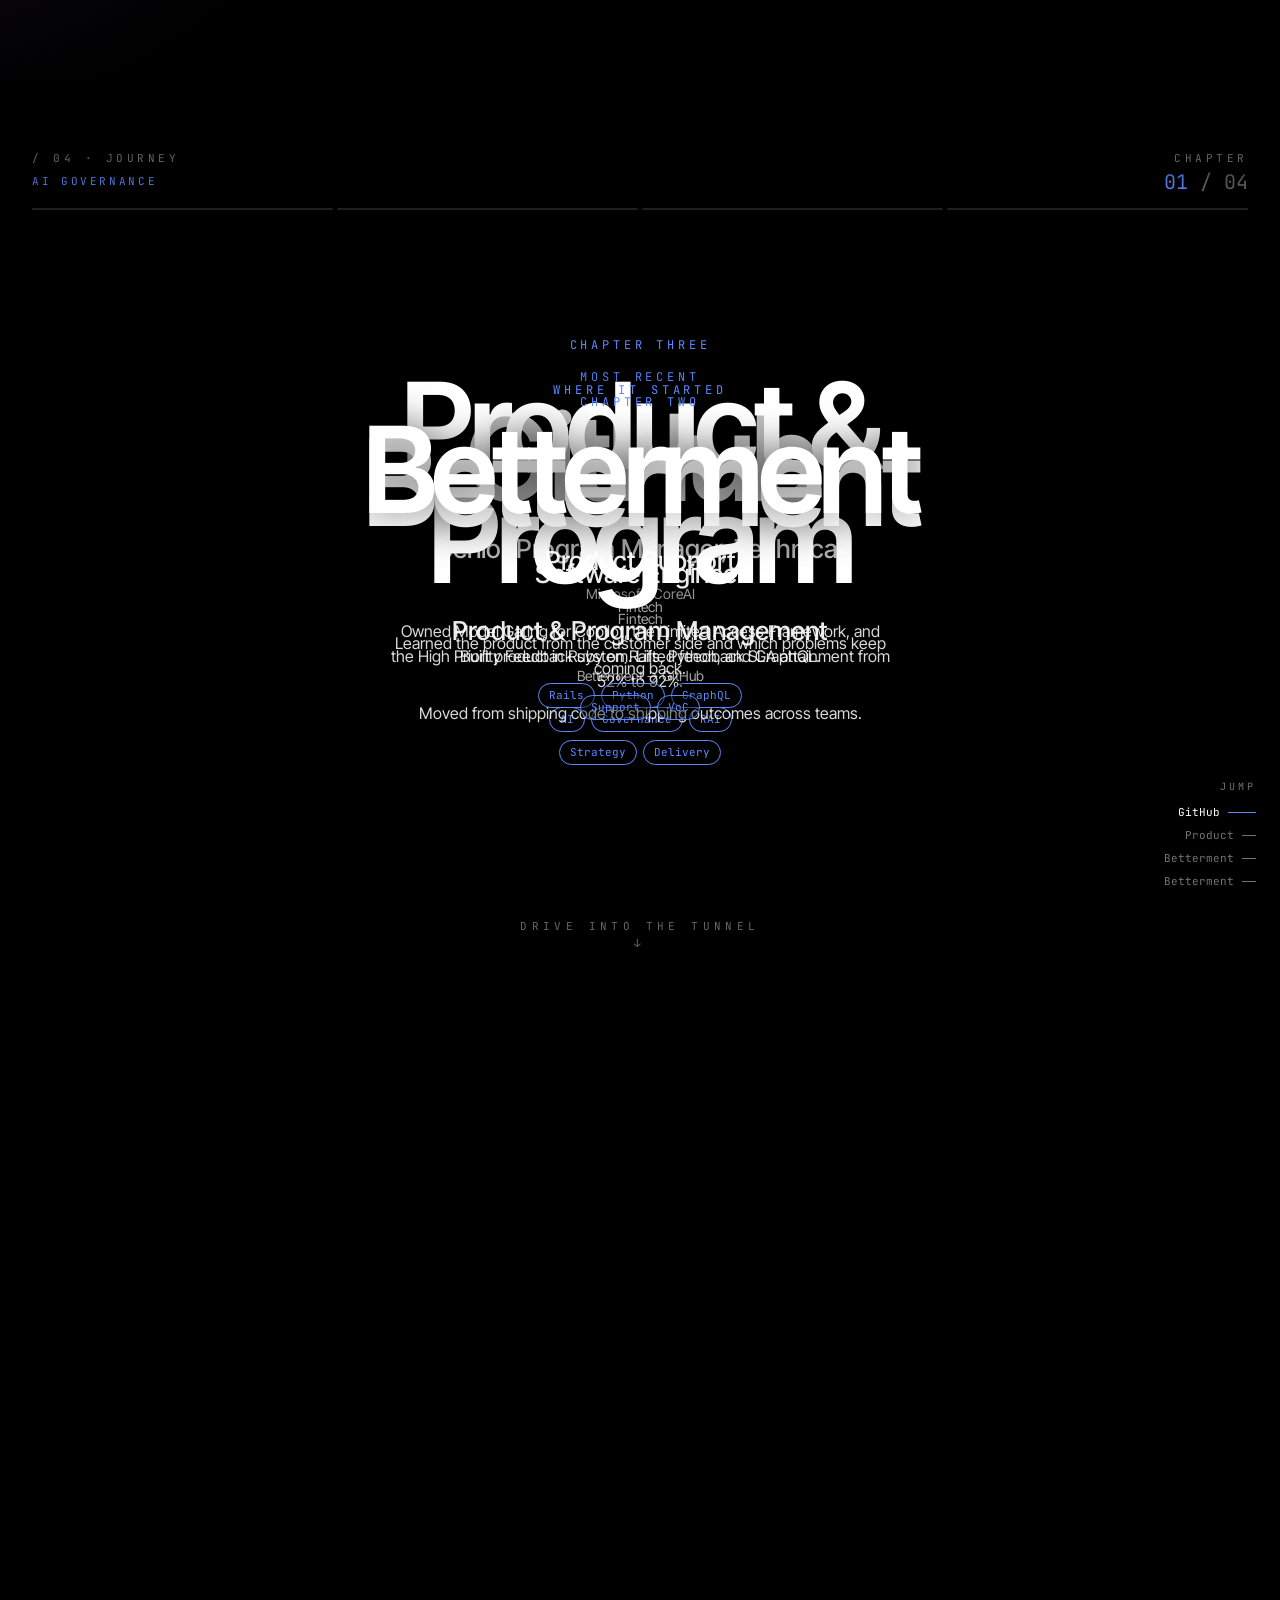
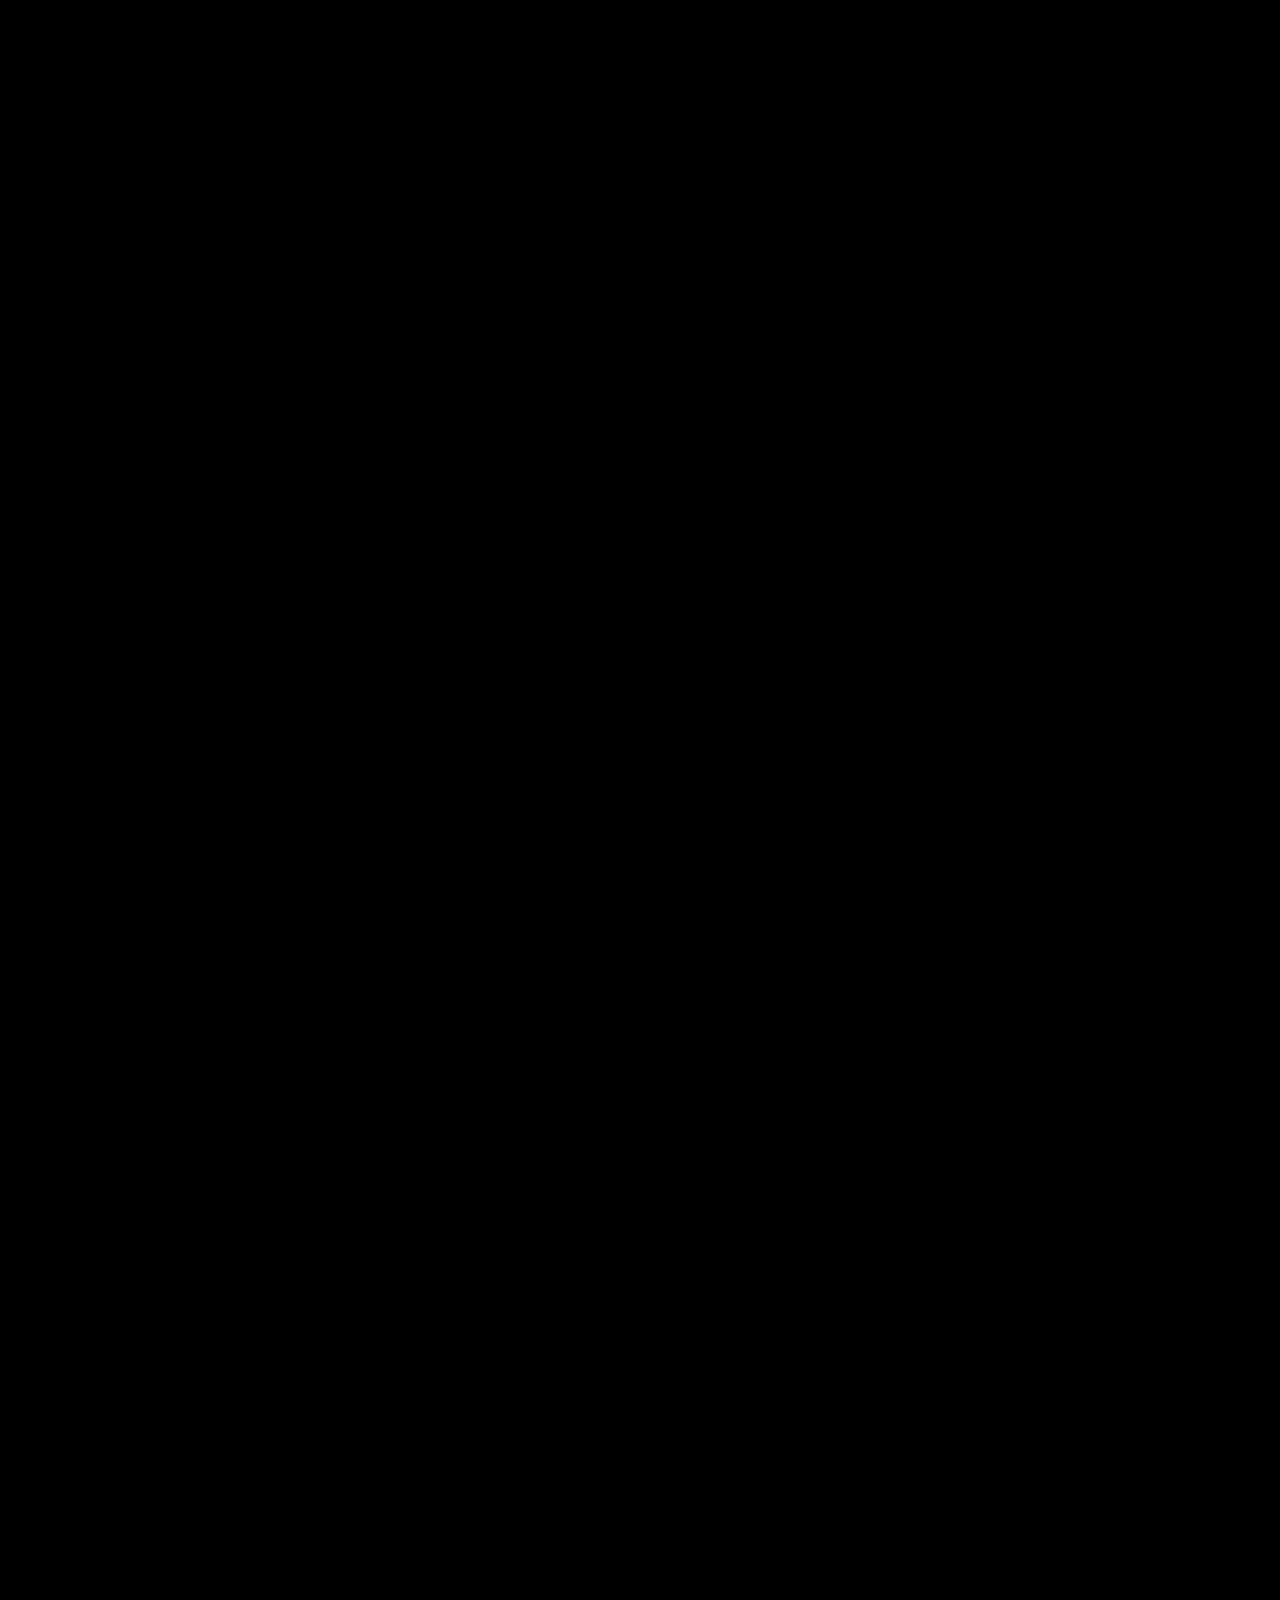
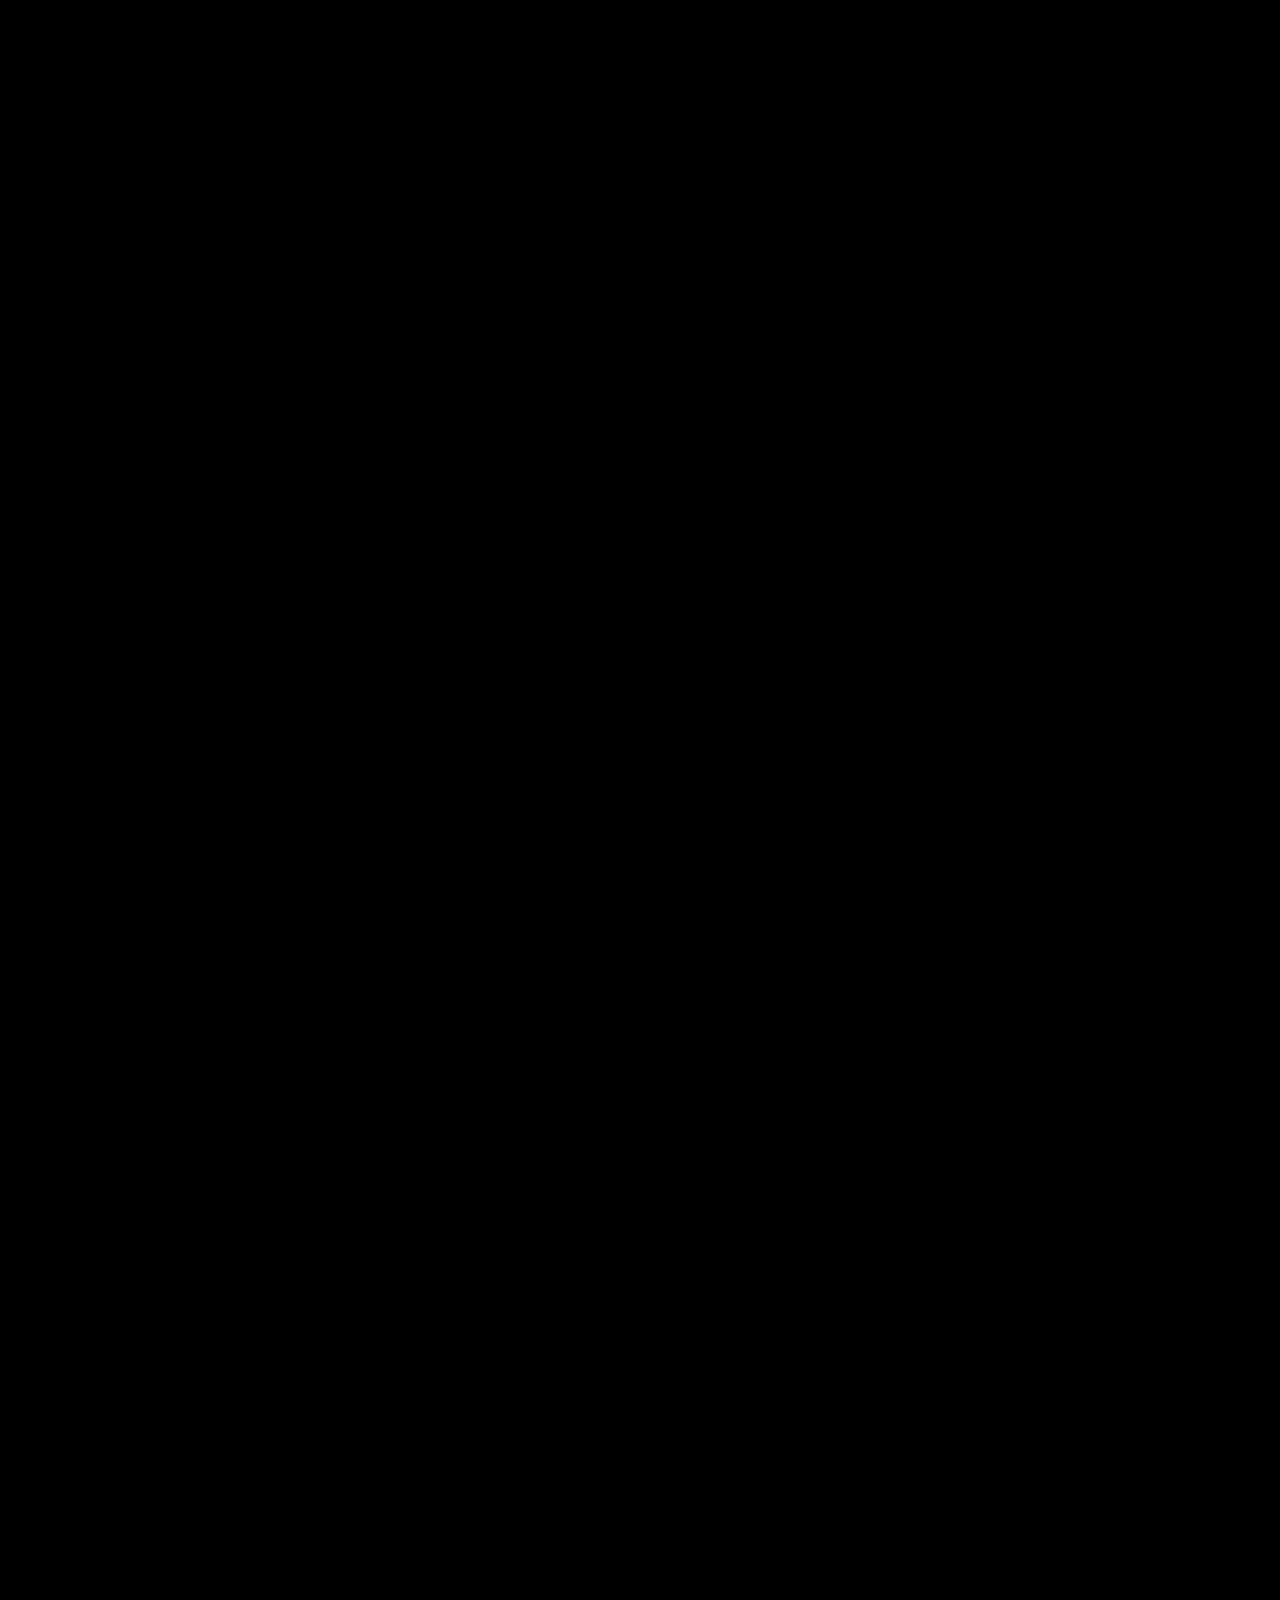
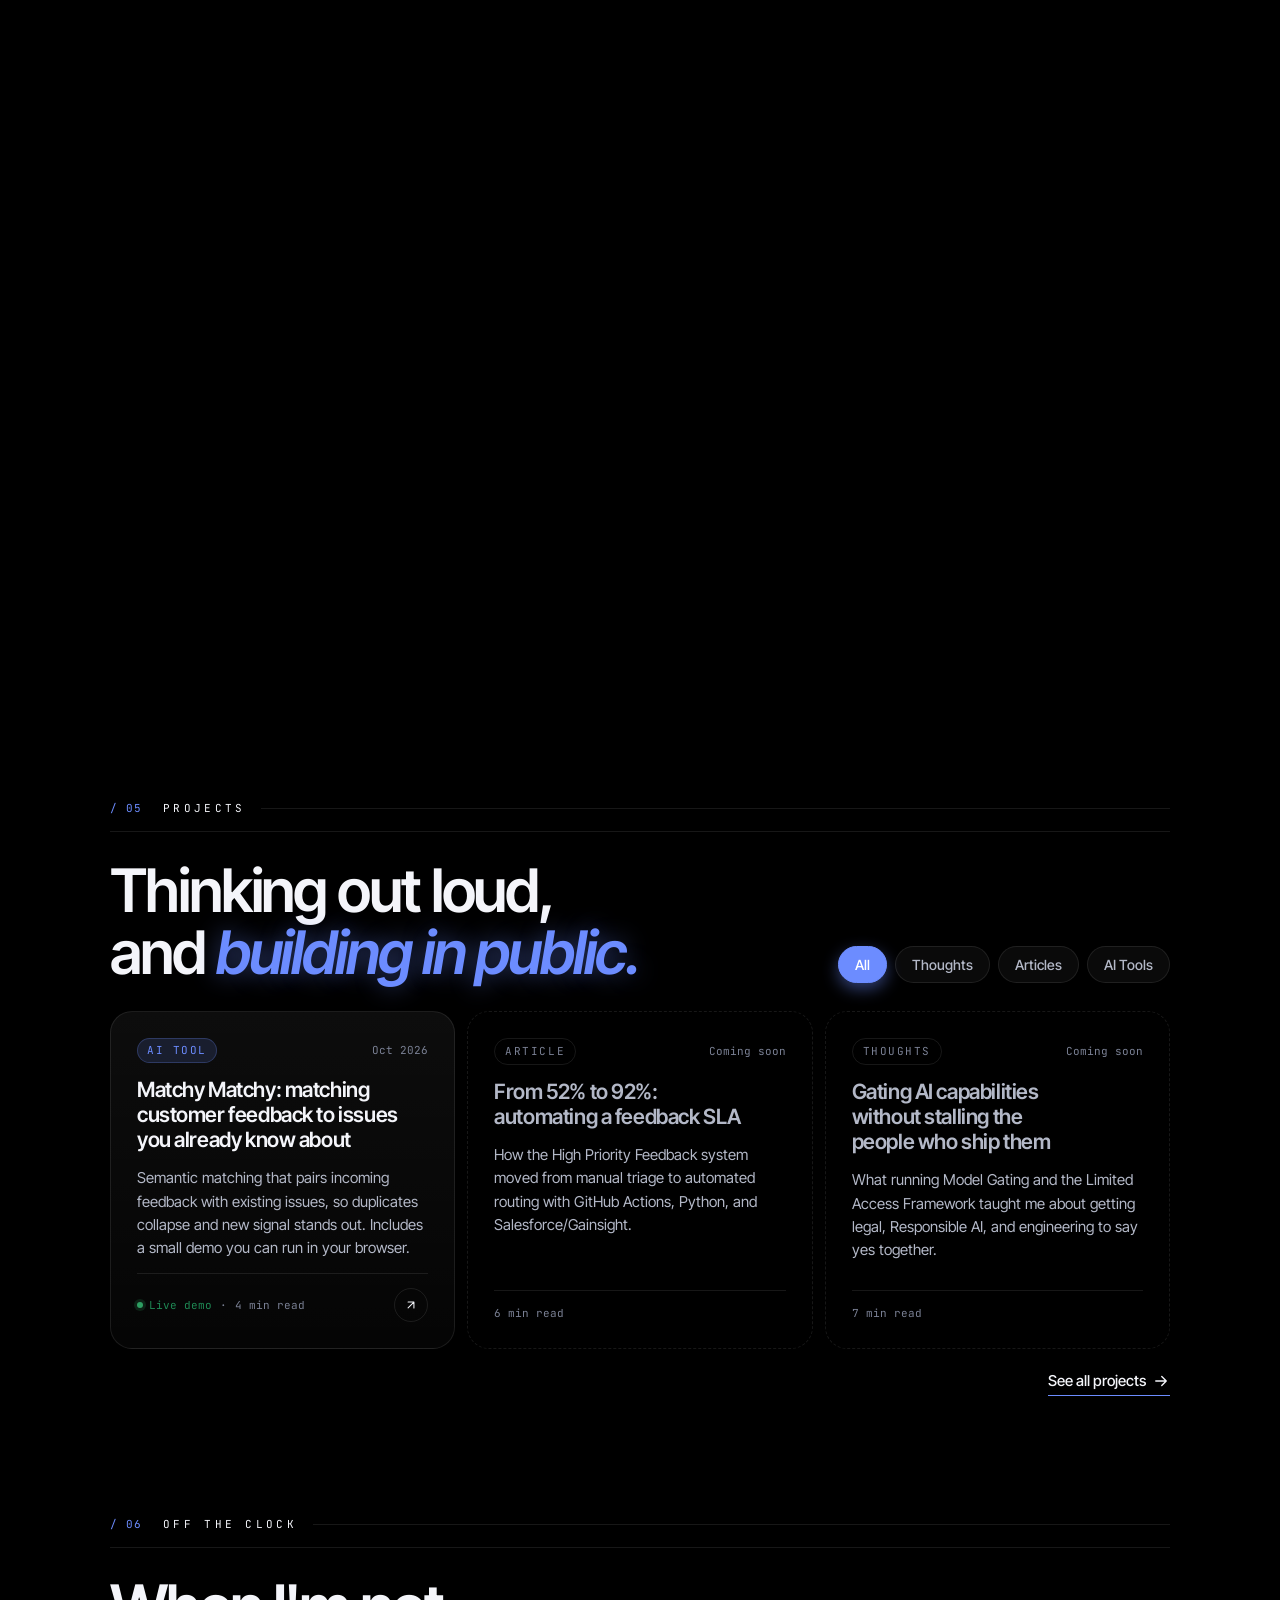
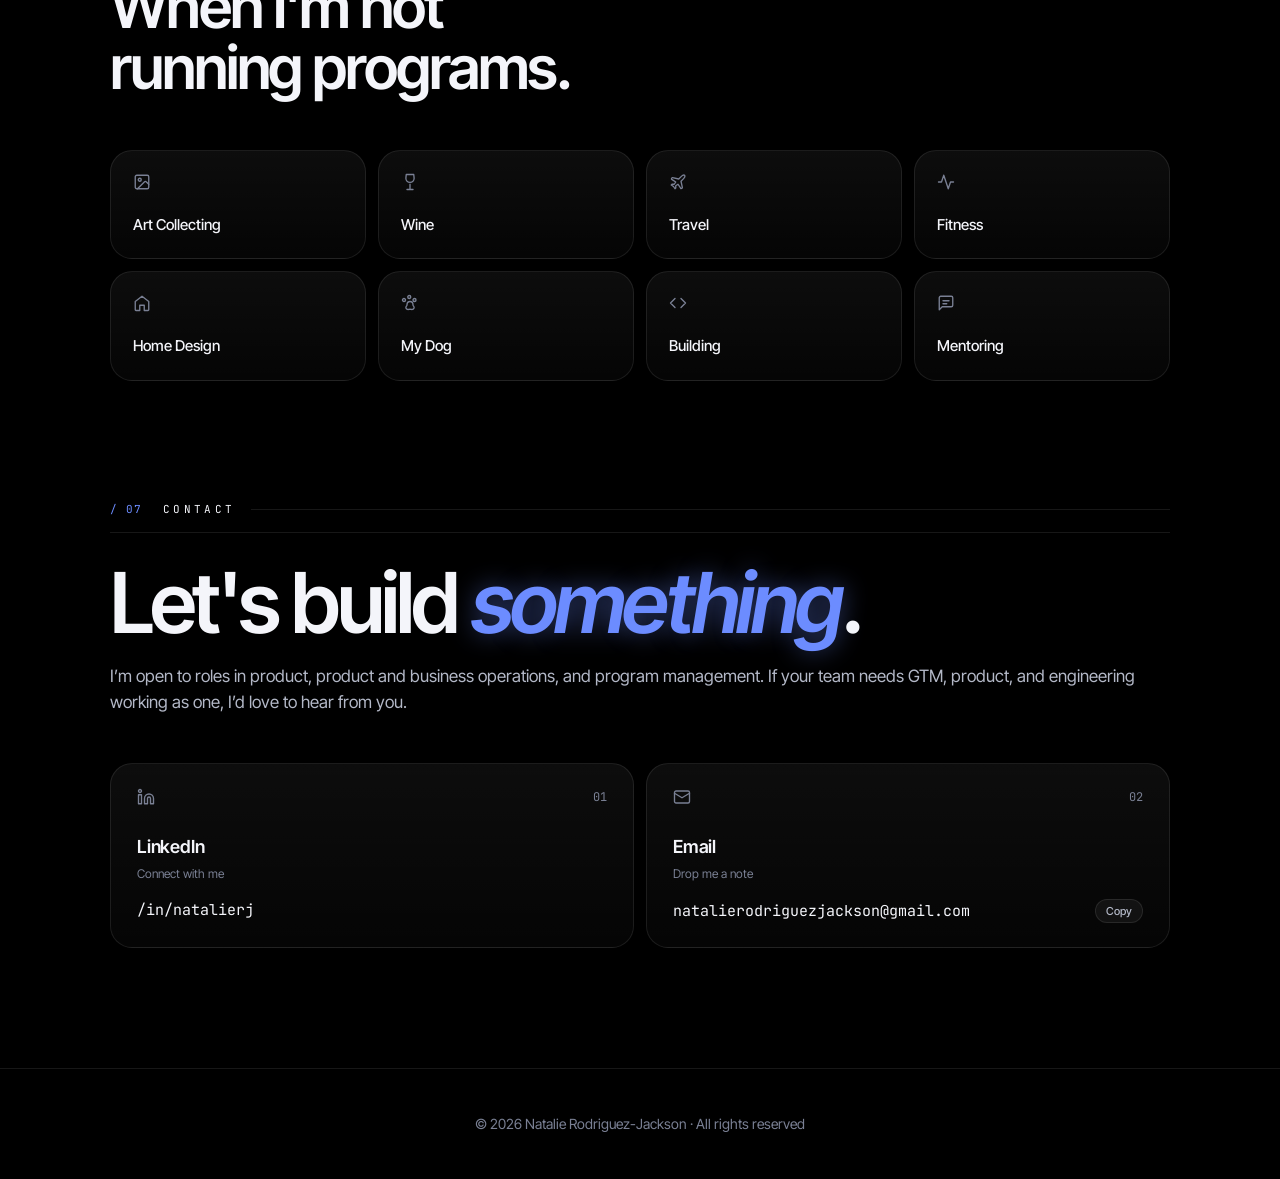
==== commit a7b3a63a: "Dark neon redesign, rename to Projects Co-Authored-By: Claude Opus 5.5 <noreply@anthropic.com>" ====
--- a/index.html
+++ b/index.html
@@ -8,11 +8,11 @@
   <meta property="og:title" content="Natalie Rodriguez-Jackson">
   <meta property="og:description" content="Senior Technical Program Manager. AI governance, product operations, and voice-of-customer systems.">
   <meta property="og:type" content="website">
-  <link rel="icon" href="data:image/svg+xml,%3Csvg xmlns='http://www.w3.org/2000/svg' viewBox='0 0 32 32'%3E%3Crect width='32' height='32' rx='8' fill='%230A0A0A'/%3E%3Ctext x='7' y='23' font-family='Arial' font-weight='700' font-size='18' fill='%23fff'%3En%3C/text%3E%3Ccircle cx='24' cy='21' r='2.6' fill='%23E0613A'/%3E%3C/svg%3E">
+  <link rel="icon" href="data:image/svg+xml,%3Csvg xmlns='http://www.w3.org/2000/svg' viewBox='0 0 32 32'%3E%3Crect width='32' height='32' rx='8' fill='%230A0A0A'/%3E%3Ctext x='7' y='23' font-family='Arial' font-weight='700' font-size='18' fill='%23fff'%3En%3C/text%3E%3Ccircle cx='24' cy='21' r='2.6' fill='%236C8CFF'/%3E%3C/svg%3E">
   <link rel="preconnect" href="https://fonts.googleapis.com">
   <link rel="preconnect" href="https://fonts.gstatic.com" crossorigin>
   <link rel="stylesheet" href="https://fonts.googleapis.com/css2?family=Inter+Tight:ital,wght@0,400;0,500;0,600;1,500;1,600&family=JetBrains+Mono:wght@400;500&display=swap">
-  <link rel="stylesheet" href="assets/css/site.css?v=4">
+  <link rel="stylesheet" href="assets/css/site.css?v=5">
 </head>
 <body>
 
@@ -195,7 +195,7 @@
 </footer>
 <a class="totop" href="#home" aria-label="Back to top"><svg class="i"><use href="#i-up"/></svg></a>
 
-<script src="assets/js/posts.js?v=4"></script>
-<script src="assets/js/site.js?v=4"></script>
+<script src="assets/js/posts.js?v=5"></script>
+<script src="assets/js/site.js?v=5"></script>
 </body>
 </html>
--- a/assets/css/site.css
+++ b/assets/css/site.css
@@ -1,16 +1,16 @@
 /* =========================================================
    Natalie Rodriguez-Jackson — portfolio styles
-   Layout: centered 1124px column on warm off-white, floating
-   pill nav, white rounded cards, one orange accent. The
-   Journey section is a full-bleed dark scroll "tunnel".
+   Look: dark + neon, matching the Journey tunnel. Black page,
+   white type, dark glass cards, one neon-blue accent with glow,
+   and a faint grid that echoes the tunnel lines.
    ========================================================= */
 
 :root{
-  --bg:#FAF9F5; --card:#FFFFFF; --ink:#0A0A0A; --ink2:#3F3F46; --muted:#71717A; --line:rgba(0,0,0,.07);
-  --accent:#E0613A; --accent-soft:rgba(224,97,58,.10);
+  --bg:#000000; --card:rgba(255,255,255,.035); --card-solid:#0B0D14; --ink:#F4F5FA; --ink2:#B3B8C7; --muted:#7A8094; --line:rgba(255,255,255,.09);
+  --accent:#6C8CFF; --accent-soft:rgba(108,140,255,.14); --glow:rgba(108,140,255,.45);
   --sans:"Inter Tight", Inter, system-ui, -apple-system, "Segoe UI", sans-serif;
   --mono:"JetBrains Mono", ui-monospace, Menlo, Consolas, monospace;
-  color-scheme:light;
+  color-scheme:dark;
 }
 
 *{box-sizing:border-box}
@@ -59,11 +59,11 @@
 .ctas{display:flex;flex-wrap:wrap;gap:10px;margin-top:32px}
 .btn{display:inline-flex;align-items:center;gap:8px;font:500 14px var(--sans);padding:12px 22px;border-radius:999px;border:1px solid var(--line);background:var(--card);color:var(--ink);cursor:pointer;transition:transform .2s,box-shadow .2s}
 .btn:hover{transform:translateY(-2px)}
-.btn.or{background:var(--accent);border-color:var(--accent);color:#fff;box-shadow:0 8px 22px rgba(224,97,58,.32)}
+.btn.or{background:var(--accent);border-color:var(--accent);color:#fff;box-shadow:0 8px 22px var(--glow)}
 .btn svg.i{width:15px;height:15px}
 
 /* Photo: shows assets/img/headshot.jpg, or a placeholder if it's missing */
-.photo{position:relative;border-radius:22px;overflow:hidden;background:#EDEBE4;border:1px solid var(--line);aspect-ratio:4/5;max-width:100%;display:grid;place-items:center;box-shadow:0 20px 50px rgba(0,0,0,.08)}
+.photo{position:relative;border-radius:22px;overflow:hidden;background:#0E1018;border:1px solid var(--line);aspect-ratio:4/5;max-width:100%;display:grid;place-items:center;box-shadow:0 20px 50px rgba(0,0,0,.08)}
 .photo img{position:absolute;inset:0;width:100%;height:100%;object-fit:cover;display:block}
 .photo .ph{display:grid;justify-items:center;gap:8px;color:var(--muted);font-family:var(--mono);font-size:11px;letter-spacing:.08em;text-transform:uppercase;text-align:center;padding:16px}
 .photo .ph svg{width:34px;height:34px;stroke-width:1.4}
@@ -138,12 +138,12 @@
 .skillbox{padding:clamp(22px,3vw,40px)}
 .tabs{display:flex;flex-wrap:wrap;gap:8px;margin-bottom:28px}
 .tabs button{font:500 14px var(--sans);padding:9px 16px;border-radius:999px;border:1px solid var(--line);background:var(--card);color:var(--ink);cursor:pointer}
-.tabs button[aria-selected="true"]{background:var(--accent);border-color:var(--accent);color:#fff;box-shadow:0 6px 16px rgba(224,97,58,.3)}
+.tabs button[aria-selected="true"]{background:var(--accent);border-color:var(--accent);color:#fff;box-shadow:0 6px 16px var(--glow)}
 .bars{display:grid;grid-template-columns:1fr 1fr;gap:26px 48px}
 .bar .l{display:flex;justify-content:space-between;align-items:baseline;margin-bottom:10px}
 .bar .l span{font-size:16px}
 .bar .l b{font-family:var(--mono);font-size:12px;font-weight:400;color:var(--muted)}
-.bar .t{height:4px;border-radius:4px;background:rgba(0,0,0,.06);overflow:hidden}
+.bar .t{height:4px;border-radius:4px;background:rgba(255,255,255,.08);overflow:hidden}
 .bar .f{height:100%;background:var(--accent);border-radius:4px;width:0;transition:width 1s cubic-bezier(.2,.8,.2,1)}
 @media (max-width:640px){.bars{grid-template-columns:1fr}}
 
@@ -234,7 +234,7 @@
 .cc .v button:hover{color:var(--accent)}
 .form{margin-top:16px;padding:clamp(20px,3vw,40px);display:grid;gap:12px}
 .form .two{display:grid;grid-template-columns:1fr 1fr;gap:12px}
-.form input,.form textarea{width:100%;font:15px var(--sans);color:var(--ink);background:#FDFCFA;border:1px solid rgba(0,0,0,.1);border-radius:12px;padding:13px 16px}
+.form input,.form textarea{width:100%;font:15px var(--sans);color:var(--ink);background:rgba(255,255,255,.04);border:1px solid var(--line);border-radius:12px;padding:13px 16px}
 .form textarea{min-height:140px;resize:vertical}
 .form .act{display:flex;justify-content:space-between;align-items:center;gap:12px;flex-wrap:wrap}
 .form .msg{font-size:14px;color:var(--muted)}
@@ -272,8 +272,8 @@
 .prose ul,.prose ol{padding-left:1.2em}
 .prose li+li{margin-top:.4em}
 .prose blockquote{margin-inline:0;border-left:3px solid var(--accent);padding:4px 0 4px 20px;font-style:italic}
-.prose code{font-family:var(--mono);font-size:.85em;background:rgba(0,0,0,.05);border-radius:5px;padding:2px 6px}
-.prose pre{background:#16161A;color:#ECECEC;border-radius:14px;padding:18px 20px;overflow-x:auto;font-size:14px;line-height:1.6}
+.prose code{font-family:var(--mono);font-size:.85em;background:rgba(255,255,255,.08);border-radius:5px;padding:2px 6px}
+.prose pre{background:#0B0D14;border:1px solid var(--line);color:#ECECEC;border-radius:14px;padding:18px 20px;overflow-x:auto;font-size:14px;line-height:1.6}
 .prose pre code{background:none;padding:0;color:inherit}
 .prose figure{margin-inline:0}
 .prose figure img{border-radius:16px;border:1px solid var(--line)}
@@ -286,7 +286,7 @@
 .demo{max-width:none;padding:clamp(20px,3vw,32px);margin-block:2em}
 .demo .dh{display:flex;justify-content:space-between;align-items:center;gap:10px;margin-bottom:16px;flex-wrap:wrap}
 .demo .dh b{font-size:17px}
-.demo textarea{width:100%;min-height:96px;font:16px var(--sans);color:var(--ink);background:#FDFCFA;border:1px solid rgba(0,0,0,.1);border-radius:12px;padding:13px 16px;resize:vertical}
+.demo textarea{width:100%;min-height:96px;font:16px var(--sans);color:var(--ink);background:rgba(255,255,255,.04);border:1px solid var(--line);border-radius:12px;padding:13px 16px;resize:vertical}
 .demo .samples{display:flex;flex-wrap:wrap;gap:6px;margin:12px 0 16px}
 .demo .samples button{font:500 13px var(--sans);border:1px solid var(--line);background:var(--bg);border-radius:999px;padding:6px 12px;cursor:pointer;color:var(--ink2);text-align:left}
 .demo .samples button:hover{color:var(--accent);border-color:var(--accent)}
@@ -296,7 +296,7 @@
 .res .id{font-family:var(--mono);font-size:12px;color:var(--muted)}
 .res .tt{font-weight:500}
 .res .sc{font-family:var(--mono);font-size:13px;font-variant-numeric:tabular-nums}
-.res .meter{grid-column:1/-1;height:4px;border-radius:4px;background:rgba(0,0,0,.06);overflow:hidden}
+.res .meter{grid-column:1/-1;height:4px;border-radius:4px;background:rgba(255,255,255,.08);overflow:hidden}
 .res .meter i{display:block;height:100%;background:var(--accent);border-radius:4px}
 .res.best{border-color:var(--accent);background:var(--card)}
 .verdict{font-size:15px;color:var(--ink2);padding:12px 16px;border-radius:12px;background:var(--accent-soft)}
@@ -304,3 +304,83 @@
 
 .next{border-top:1px solid var(--line);padding-block:clamp(40px,6vw,64px)}
 .next .wrap{display:flex;justify-content:space-between;gap:16px;flex-wrap:wrap;align-items:center}
+
+
+/* =========================================================
+   Dark + neon layer (matches the Journey tunnel)
+   ========================================================= */
+body{background:
+  radial-gradient(1100px 620px at 78% -8%, rgba(108,140,255,.18), transparent 62%),
+  radial-gradient(800px 520px at -12% 28%, rgba(176,124,255,.10), transparent 60%),
+  var(--bg);
+  background-repeat:no-repeat}
+::selection{background:var(--accent);color:#fff}
+
+/* Faint perspective grid behind the hero, fading out */
+.hero{position:relative}
+.hero::before{content:"";position:absolute;inset:0 calc(50% - 50vw);z-index:-1;pointer-events:none;
+  background-image:linear-gradient(rgba(108,140,255,.09) 1px,transparent 1px),linear-gradient(90deg,rgba(108,140,255,.09) 1px,transparent 1px);
+  background-size:64px 64px;
+  -webkit-mask-image:radial-gradient(ellipse 70% 60% at 60% 40%,#000 20%,transparent 75%);
+          mask-image:radial-gradient(ellipse 70% 60% at 60% 40%,#000 20%,transparent 75%)}
+
+/* Glowing accents */
+.big .dot,.h2 em,.ctop em,.typer .w,.page-title em{color:var(--accent);text-shadow:0 0 24px var(--glow)}
+.typer .caret{box-shadow:0 0 12px var(--glow)}
+.shead span i{color:var(--accent)}
+.lede u{color:var(--ink)}
+
+/* Nav and floating controls: dark glass */
+.pill,.circ,.totop{background:rgba(12,14,22,.72);border-color:var(--line);-webkit-backdrop-filter:blur(14px);backdrop-filter:blur(14px);box-shadow:0 8px 30px rgba(0,0,0,.4)}
+.pill a{color:var(--ink2)}
+.pill a:hover,.pill a.on{color:#fff;background:var(--accent-soft);box-shadow:inset 0 0 0 1px rgba(108,140,255,.35)}
+.circ{color:var(--ink2)}
+.circ:hover{color:#fff;border-color:var(--accent);box-shadow:0 0 18px var(--glow)}
+.totop{color:var(--ink)}
+
+/* Cards: dark glass with a neon edge on hover */
+.card{background:linear-gradient(180deg,rgba(255,255,255,.05),rgba(255,255,255,.02));border-color:var(--line);-webkit-backdrop-filter:blur(6px);backdrop-filter:blur(6px)}
+.svc,.stat,.hb,.cc,a.post,.mini,.hello{transition:transform .25s,border-color .25s,box-shadow .25s}
+.svc:hover,.stat:hover,.hb:hover,.cc:hover,a.post:hover{border-color:rgba(108,140,255,.55);box-shadow:0 0 0 1px rgba(108,140,255,.25),0 0 40px rgba(108,140,255,.18)}
+.ico{background:var(--accent-soft);color:var(--accent);box-shadow:inset 0 0 0 1px rgba(108,140,255,.3),0 0 18px rgba(108,140,255,.2)}
+.stat .n{background:linear-gradient(180deg,#fff,#AFC0FF);-webkit-background-clip:text;background-clip:text;color:transparent}
+a.post:hover .go{background:var(--accent);border-color:var(--accent);color:#fff;box-shadow:0 0 18px var(--glow)}
+.post.soon{background:transparent;border-style:dashed}
+
+/* Buttons */
+.btn{background:rgba(255,255,255,.04);border-color:var(--line);color:var(--ink)}
+.btn:hover{border-color:rgba(108,140,255,.6);box-shadow:0 0 22px rgba(108,140,255,.25)}
+.btn.or{background:var(--accent);border-color:var(--accent);color:#fff;box-shadow:0 0 0 1px rgba(255,255,255,.08) inset,0 8px 28px var(--glow)}
+.btn.or:hover{box-shadow:0 0 0 1px rgba(255,255,255,.15) inset,0 10px 36px rgba(108,140,255,.65)}
+.tabs button{background:rgba(255,255,255,.04);border-color:var(--line);color:var(--ink2)}
+.tabs button:hover{color:#fff}
+.tabs button[aria-selected="true"]{background:var(--accent);border-color:var(--accent);color:#fff}
+
+/* Photos and tags */
+.photo{border-color:var(--line);box-shadow:0 0 0 1px rgba(108,140,255,.18),0 30px 80px rgba(0,0,0,.6),0 0 60px rgba(108,140,255,.15)}
+.about .pcard .photo{box-shadow:none}
+.tagloc{background:var(--card-solid);border-color:var(--line);color:var(--muted);box-shadow:0 8px 24px rgba(0,0,0,.5)}
+.tagloc b{color:var(--ink)}
+
+/* Company strip and dividers */
+.strip{border-color:var(--line);background:rgba(255,255,255,.015)}
+.co .t{color:var(--accent)}
+.kind{color:var(--accent);background:var(--accent-soft);box-shadow:inset 0 0 0 1px rgba(108,140,255,.25)}
+.post.soon .kind{box-shadow:none}
+.cc .v button{background:rgba(255,255,255,.05);border-color:var(--line);color:var(--ink2)}
+.cc .v button:hover{color:#fff;border-color:var(--accent)}
+footer{border-color:var(--line)}
+
+/* Journey blends into the page edges */
+.journey{background:#000}
+.journey::before,.journey::after{content:"";position:absolute;left:0;right:0;height:120px;z-index:1;pointer-events:none}
+.journey::before{top:0;background:linear-gradient(#000,transparent)}
+.journey::after{bottom:0;background:linear-gradient(transparent,#000)}
+
+/* Demo (Matchy Matchy) */
+.demo textarea{color:var(--ink)}
+.demo .samples button{background:rgba(255,255,255,.04);color:var(--ink2)}
+.res{background:rgba(255,255,255,.03)}
+.res.best{background:rgba(108,140,255,.08);border-color:rgba(108,140,255,.55);box-shadow:0 0 24px rgba(108,140,255,.15)}
+.res .meter i{box-shadow:0 0 10px var(--glow)}
+.prose .todo{color:#AFC0FF}
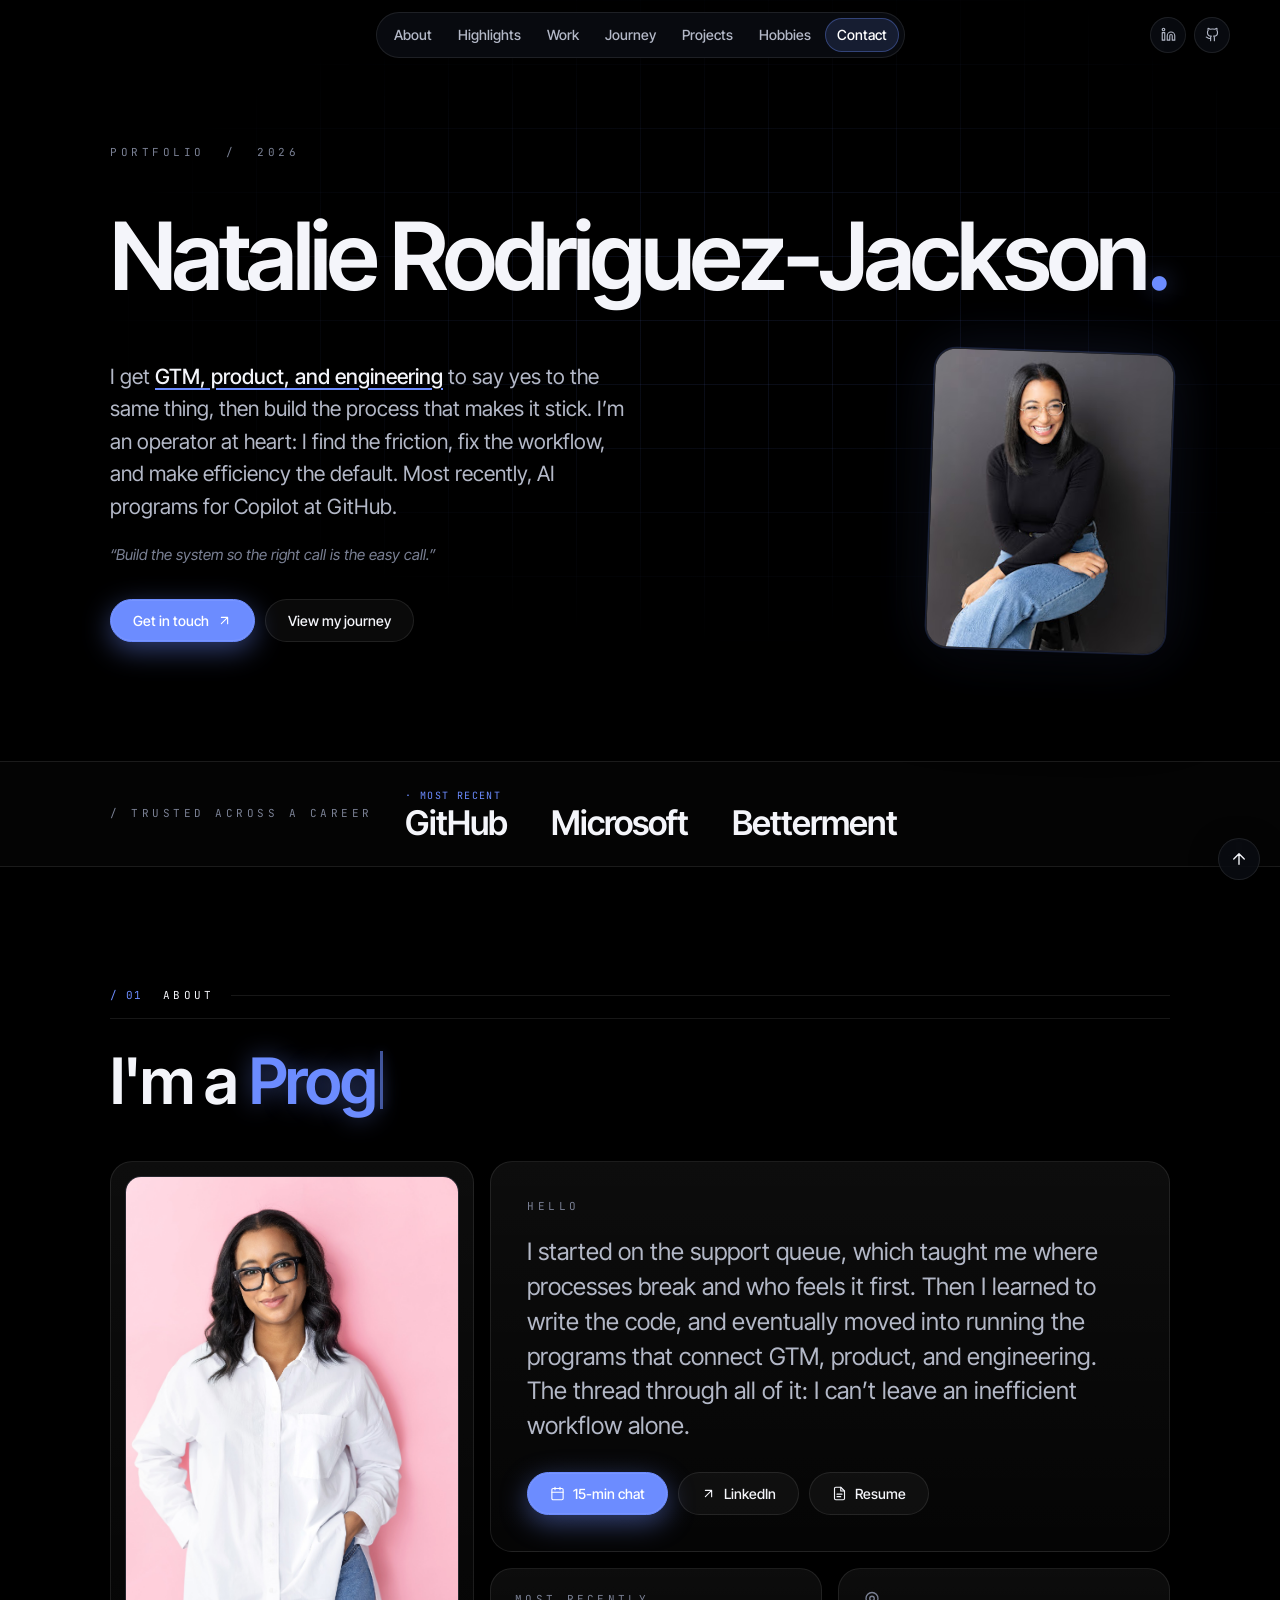
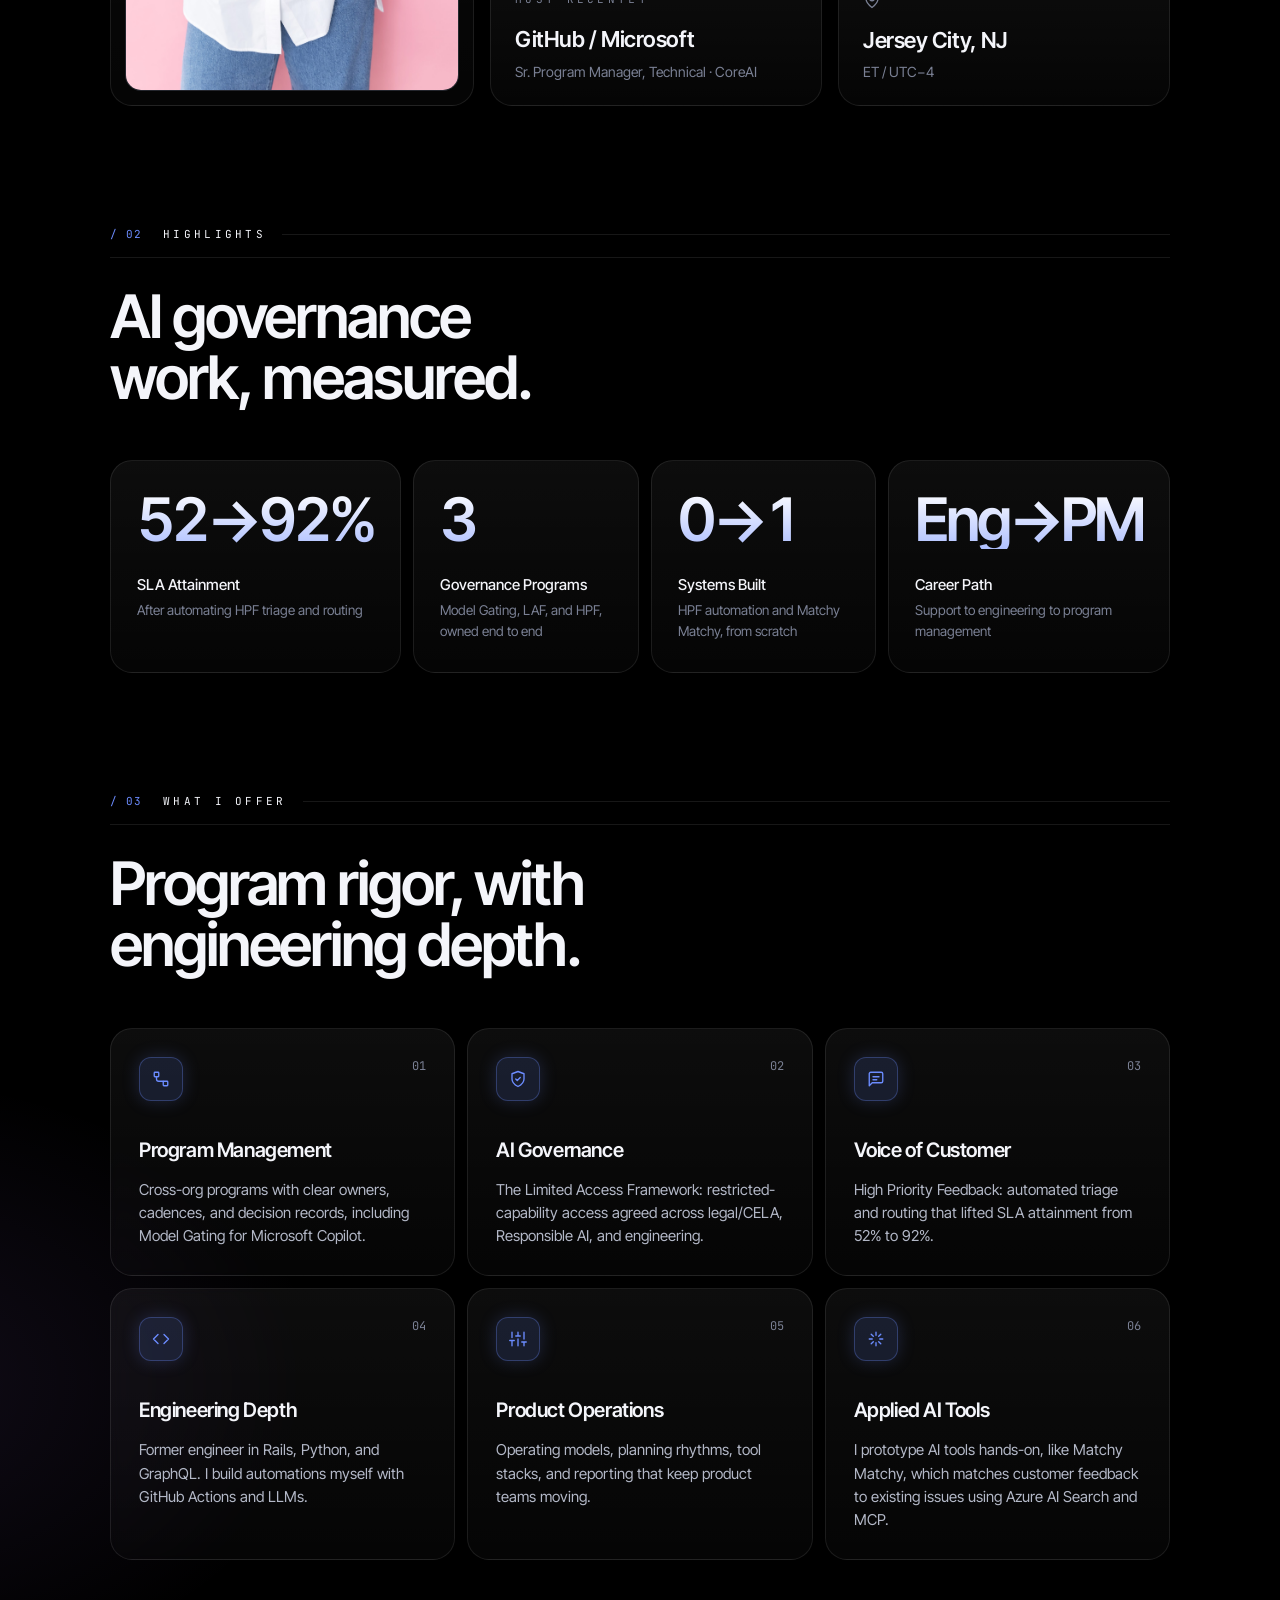
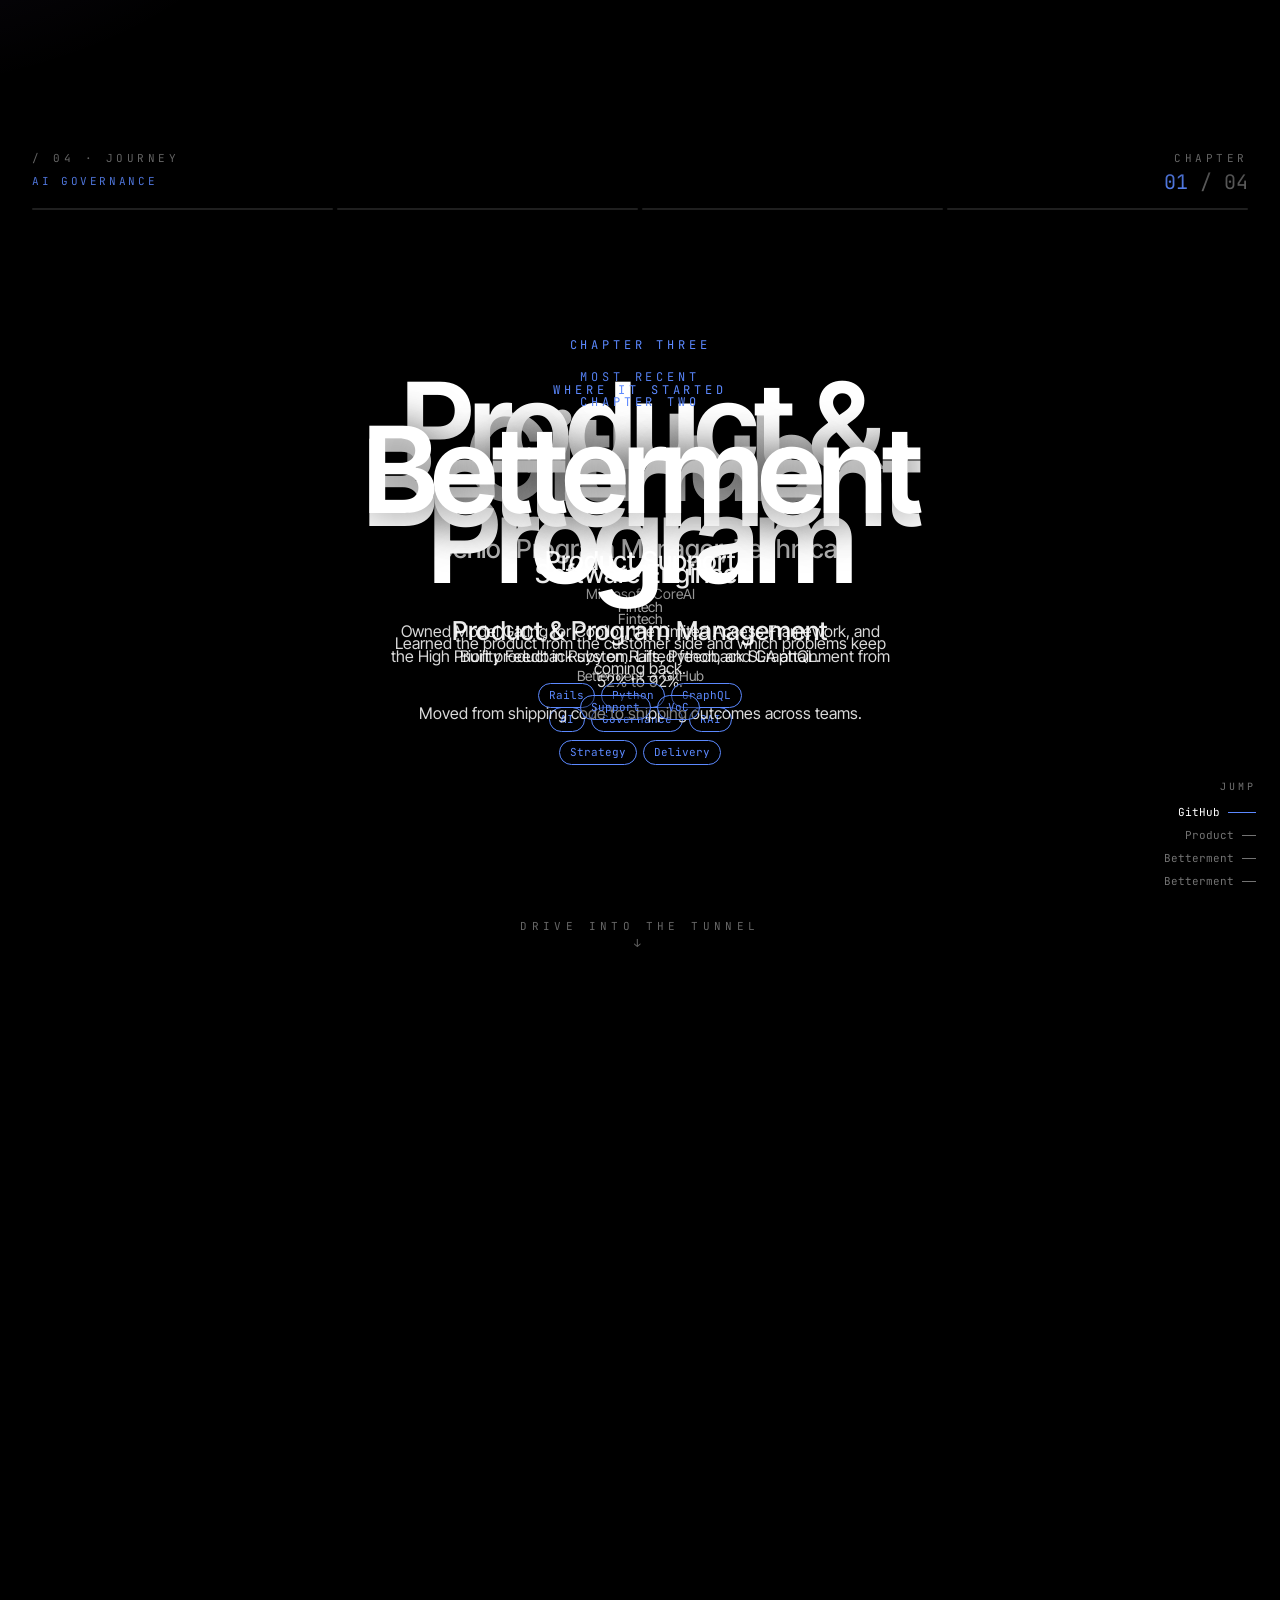
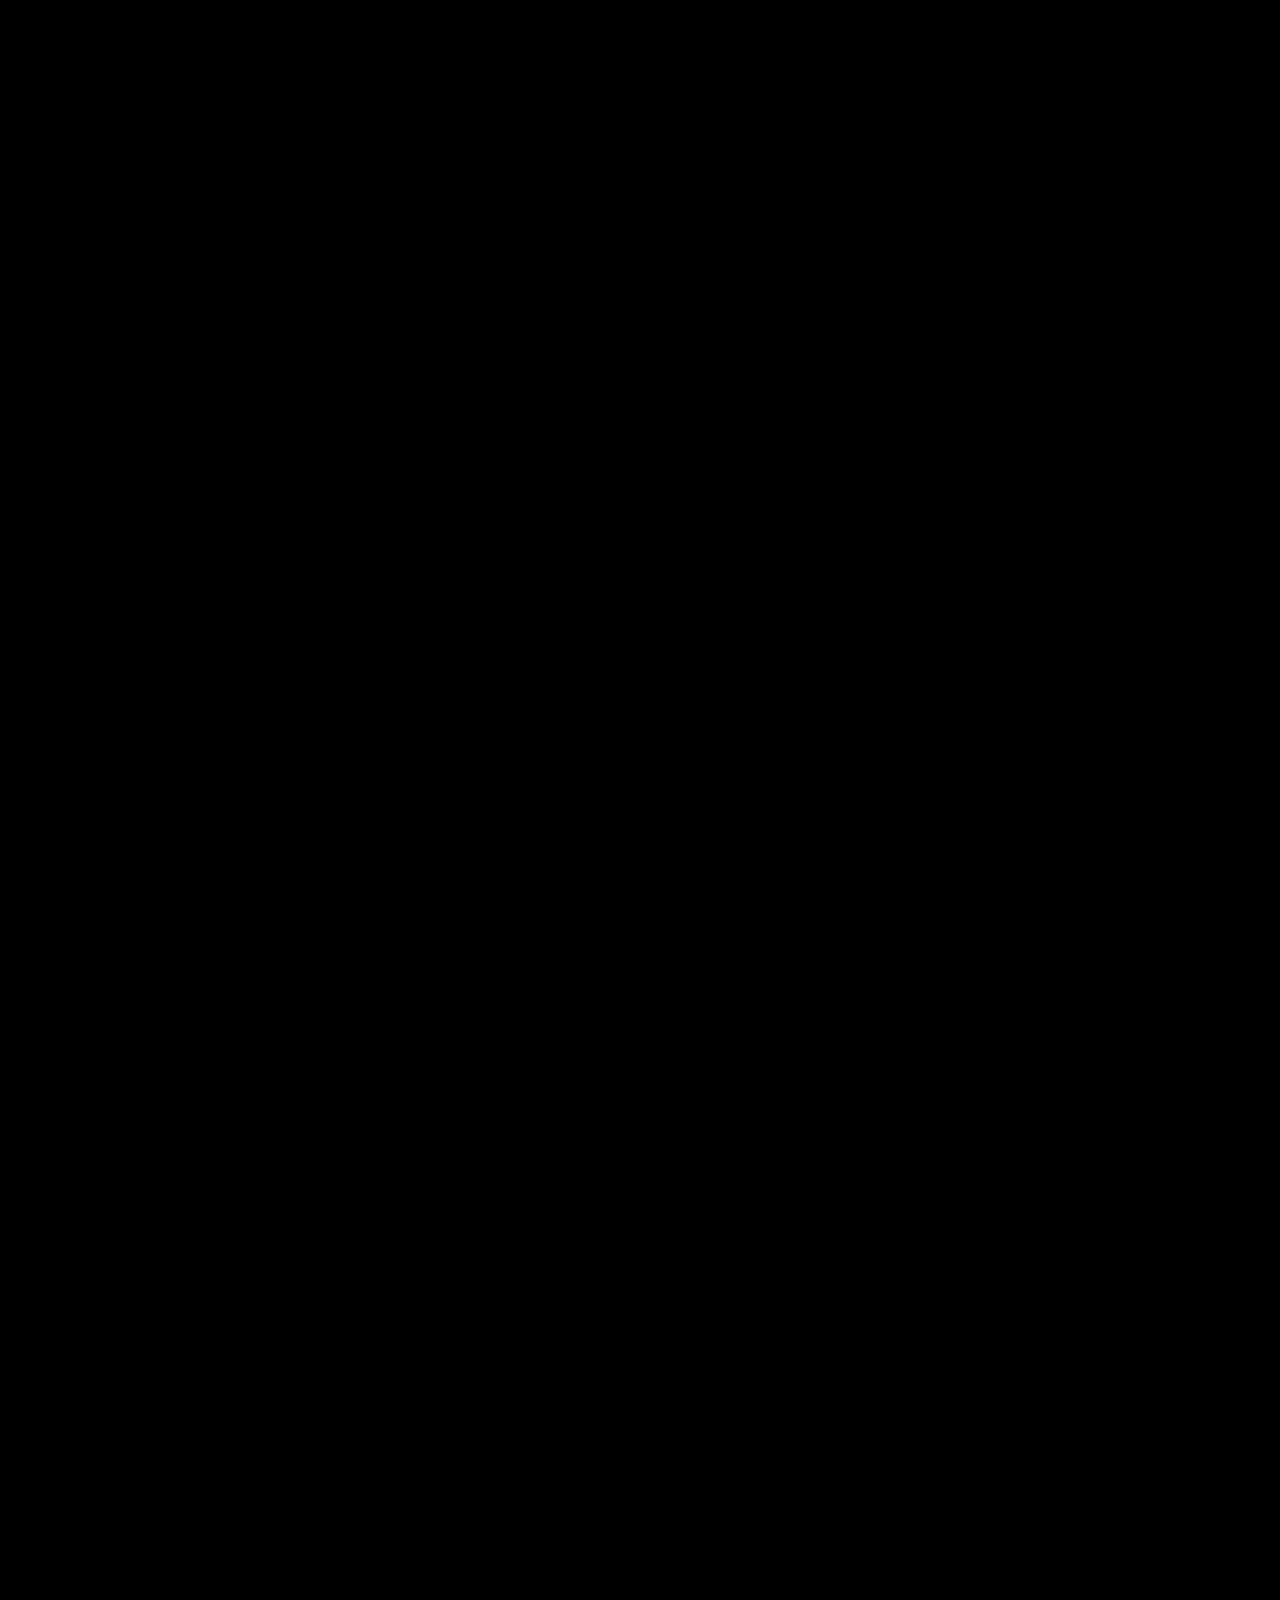
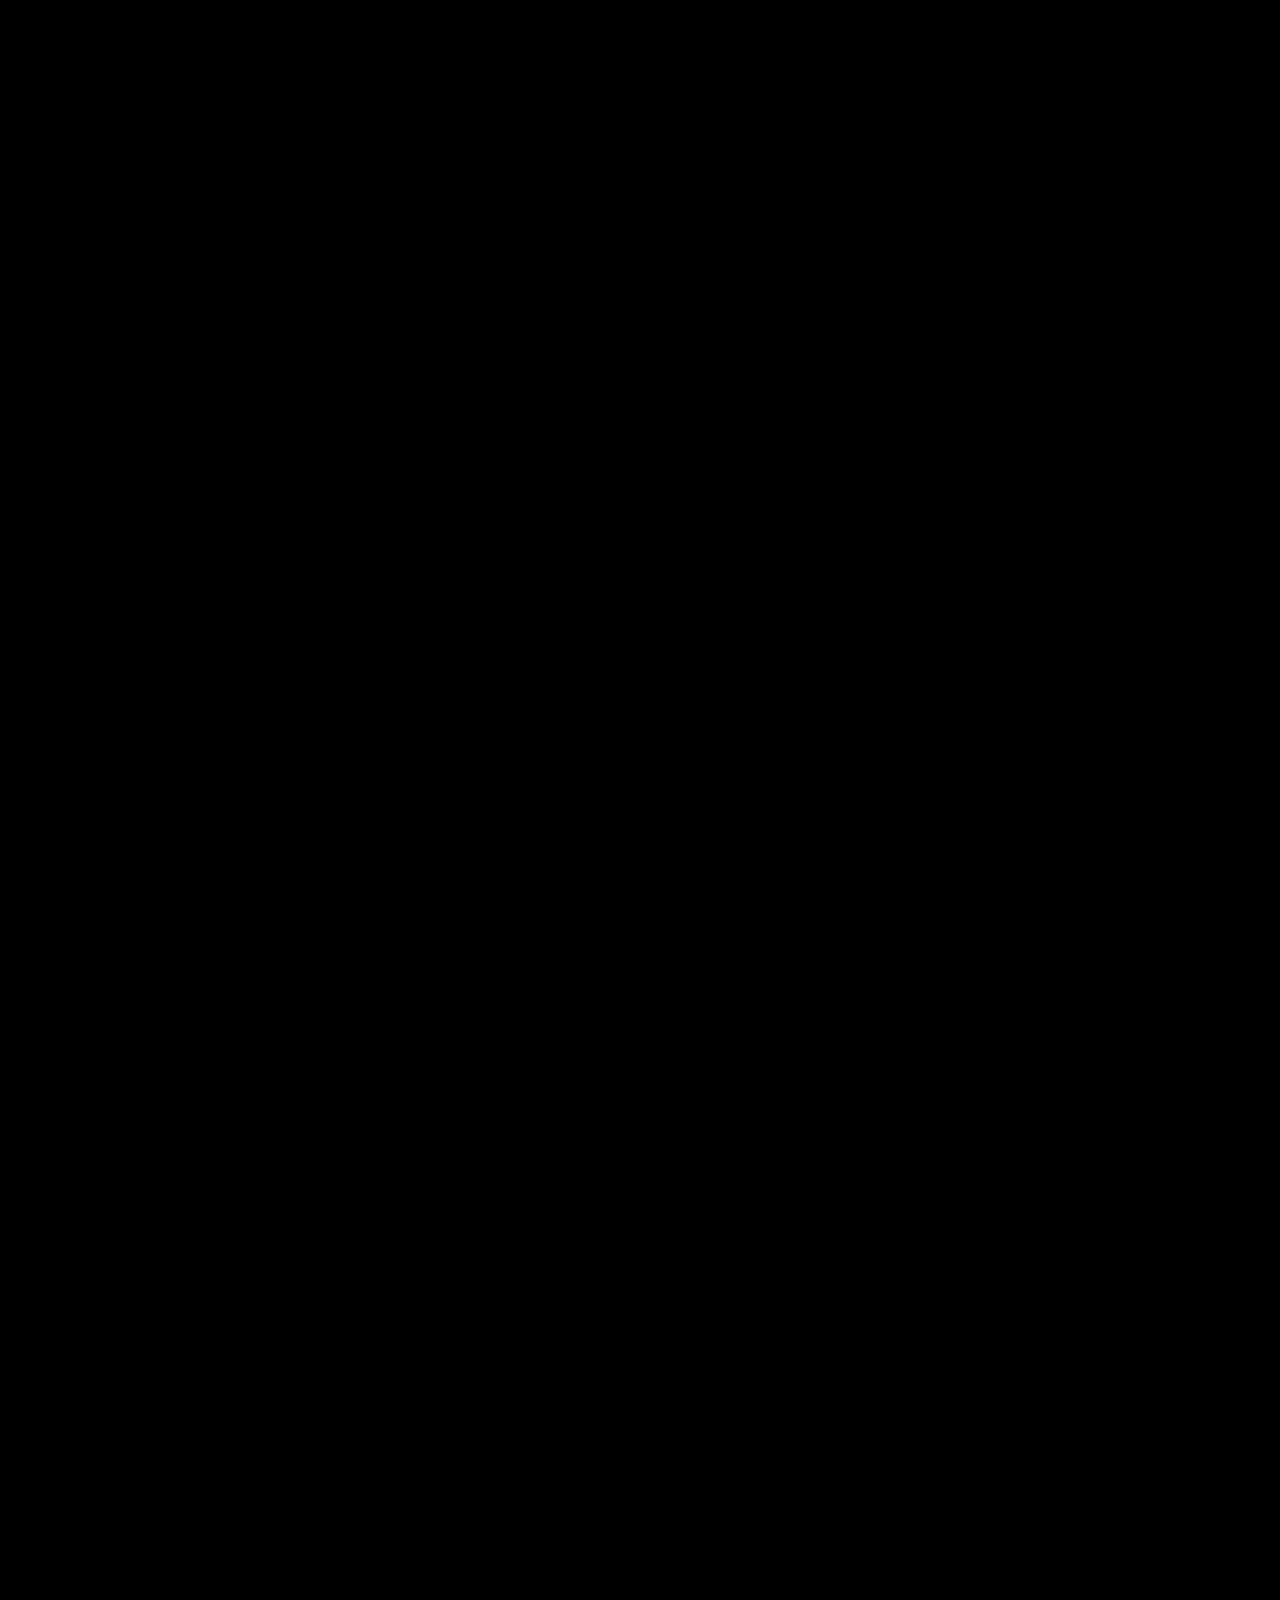
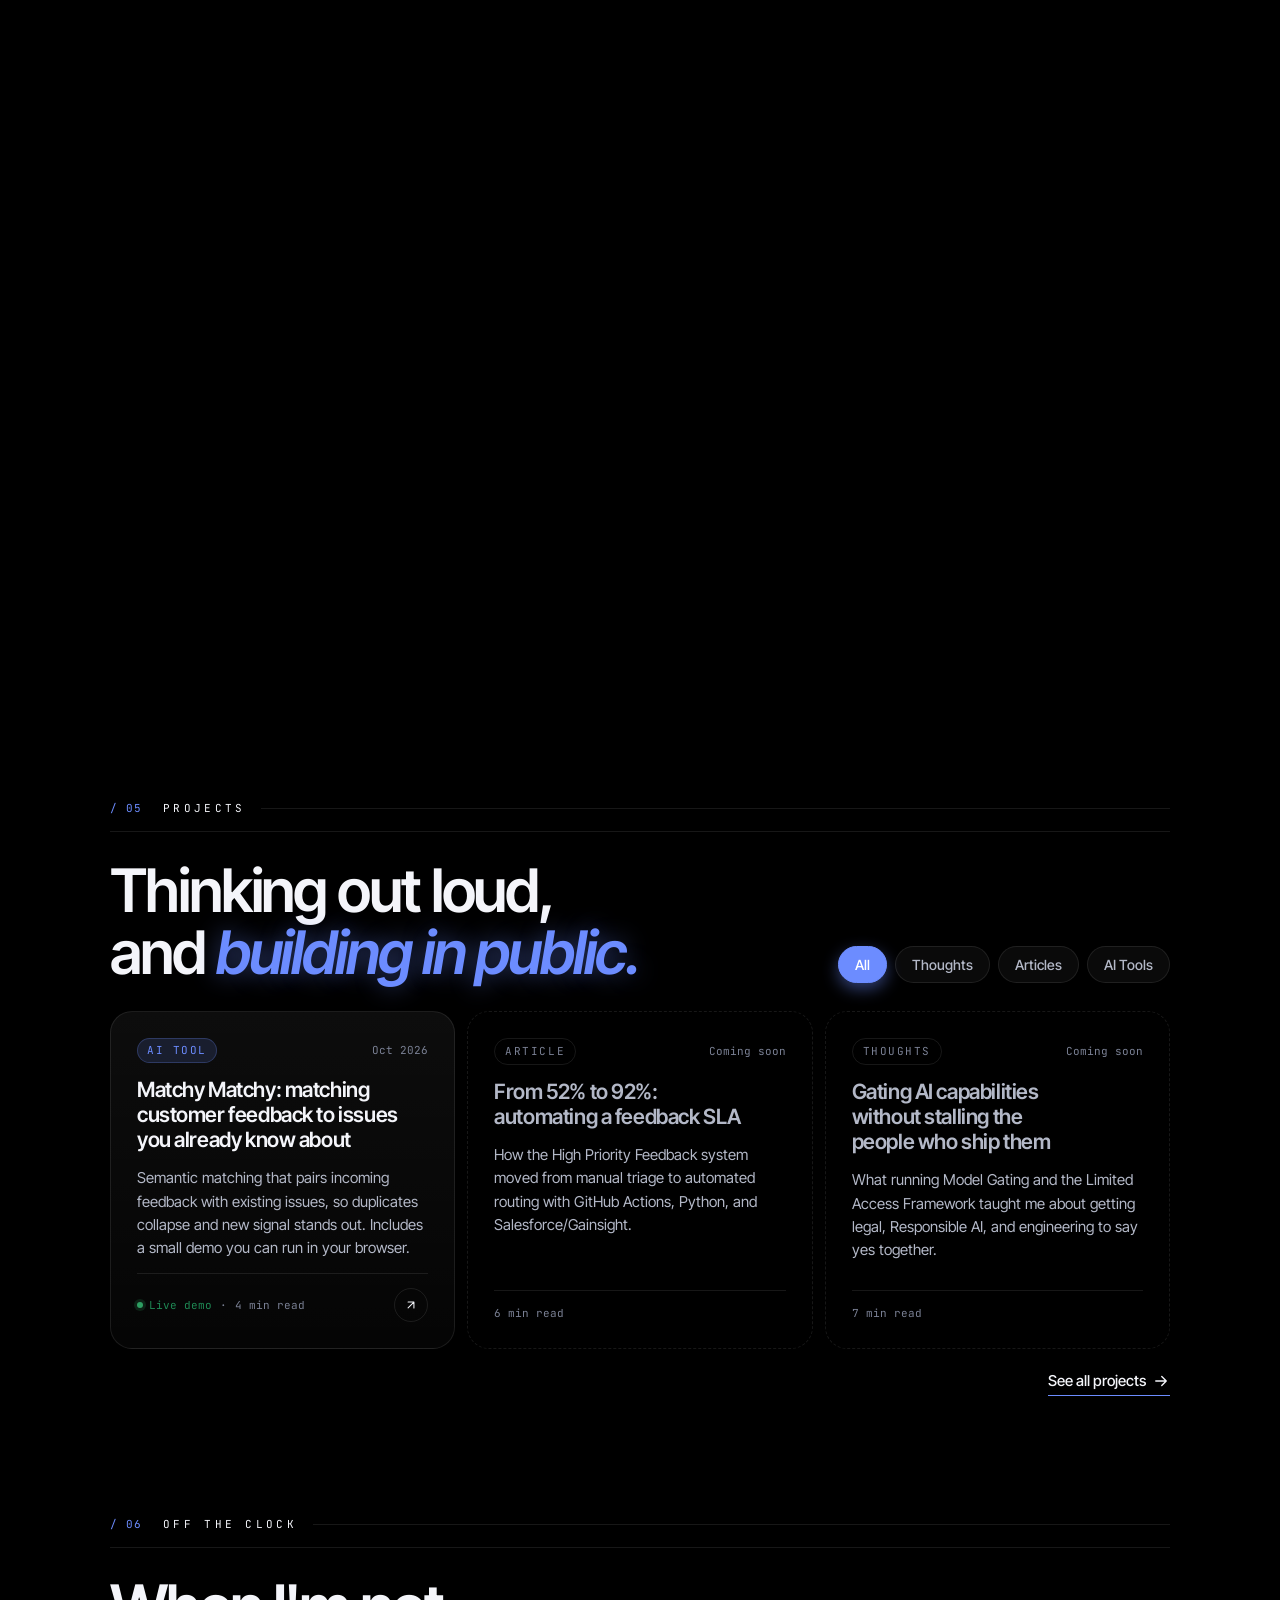
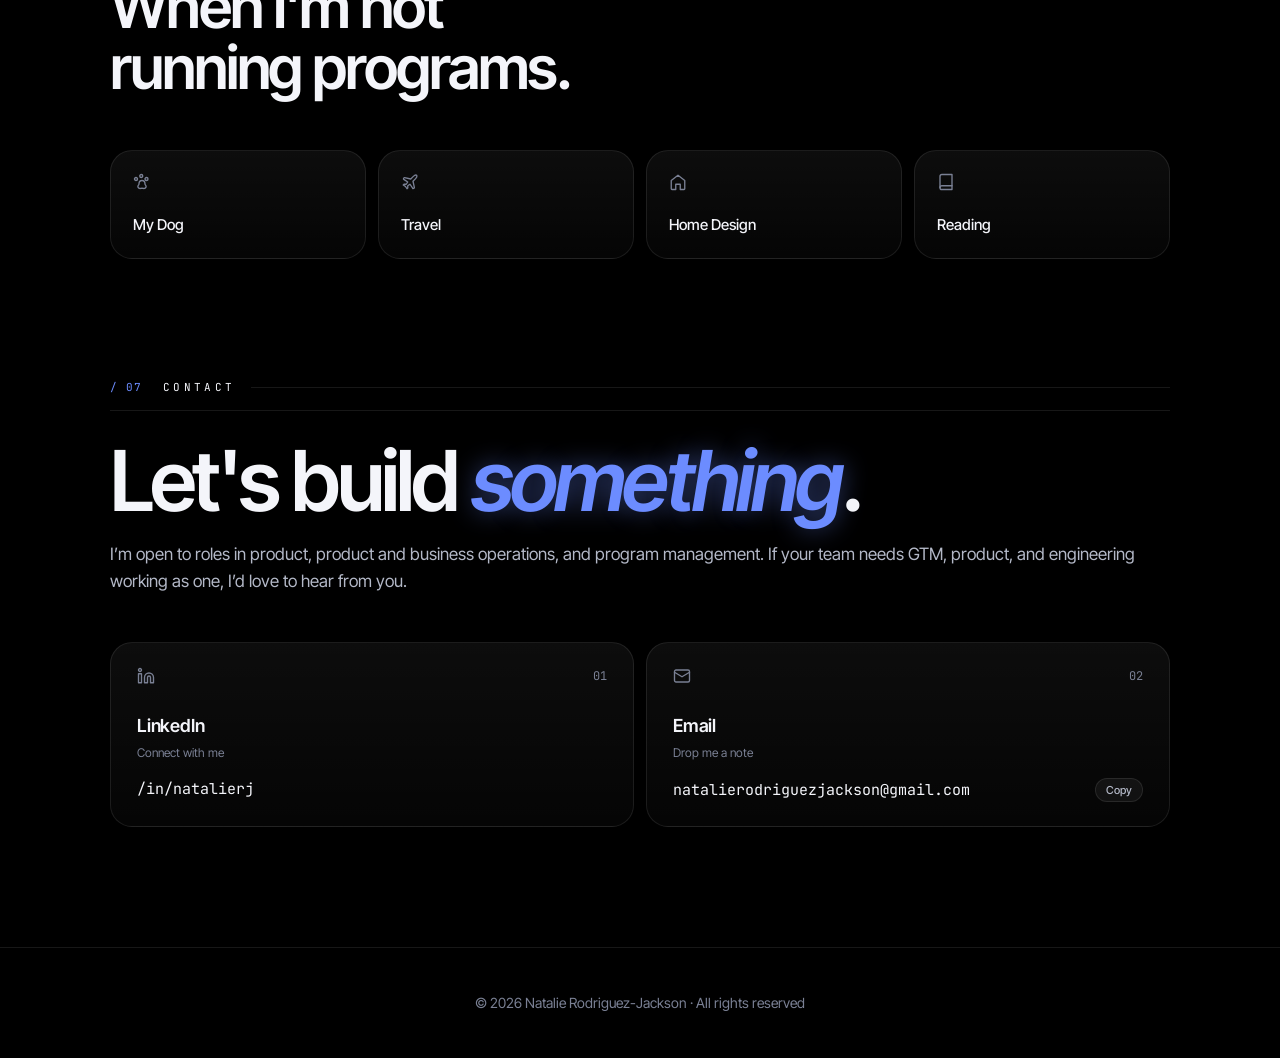
==== commit 8e3a2c90: "Update hobbies, remove photo location tag Co-Authored-By: Claude Opus 5.5 <noreply@anthropic.com>" ====
--- a/index.html
+++ b/index.html
@@ -57,7 +57,6 @@
           <span class="ph"><svg class="i"><use href="#i-cam"/></svg>Add assets/img/headshot.jpg</span>
           <img src="assets/img/headshot.jpg" alt="Natalie Rodriguez-Jackson">
         </div>
-        <span class="tagloc">Based in <b>Jersey City, NJ</b></span>
       </div>
     </div>
   </section>
@@ -165,14 +164,10 @@
     <div class="shead"><span><i>/ 06</i>&nbsp;&nbsp;Off the clock</span></div>
     <h2 class="h2">When I'm not running programs.</h2>
     <div class="hob">
-      <div class="card hb"><svg class="i ic"><use href="#i-frame"/></svg><span>Art Collecting</span></div>
-      <div class="card hb"><svg class="i ic"><use href="#i-wine"/></svg><span>Wine</span></div>
+      <div class="card hb"><svg class="i ic"><use href="#i-paw"/></svg><span>My Dog</span></div>
       <div class="card hb"><svg class="i ic"><use href="#i-plane"/></svg><span>Travel</span></div>
-      <div class="card hb"><svg class="i ic"><use href="#i-pulse"/></svg><span>Fitness</span></div>
       <div class="card hb"><svg class="i ic"><use href="#i-home"/></svg><span>Home Design</span></div>
-      <div class="card hb"><svg class="i ic"><use href="#i-paw"/></svg><span>My Dog</span></div>
-      <div class="card hb"><svg class="i ic"><use href="#i-code"/></svg><span>Building</span></div>
-      <div class="card hb"><svg class="i ic"><use href="#i-msg"/></svg><span>Mentoring</span></div>
+      <div class="card hb"><svg class="i ic"><use href="#i-book"/></svg><span>Reading</span></div>
     </div>
   </section>
 
@@ -196,6 +191,6 @@
 <a class="totop" href="#home" aria-label="Back to top"><svg class="i"><use href="#i-up"/></svg></a>
 
 <script src="assets/js/posts.js?v=5"></script>
-<script src="assets/js/site.js?v=5"></script>
+<script src="assets/js/site.js?v=6"></script>
 </body>
 </html>
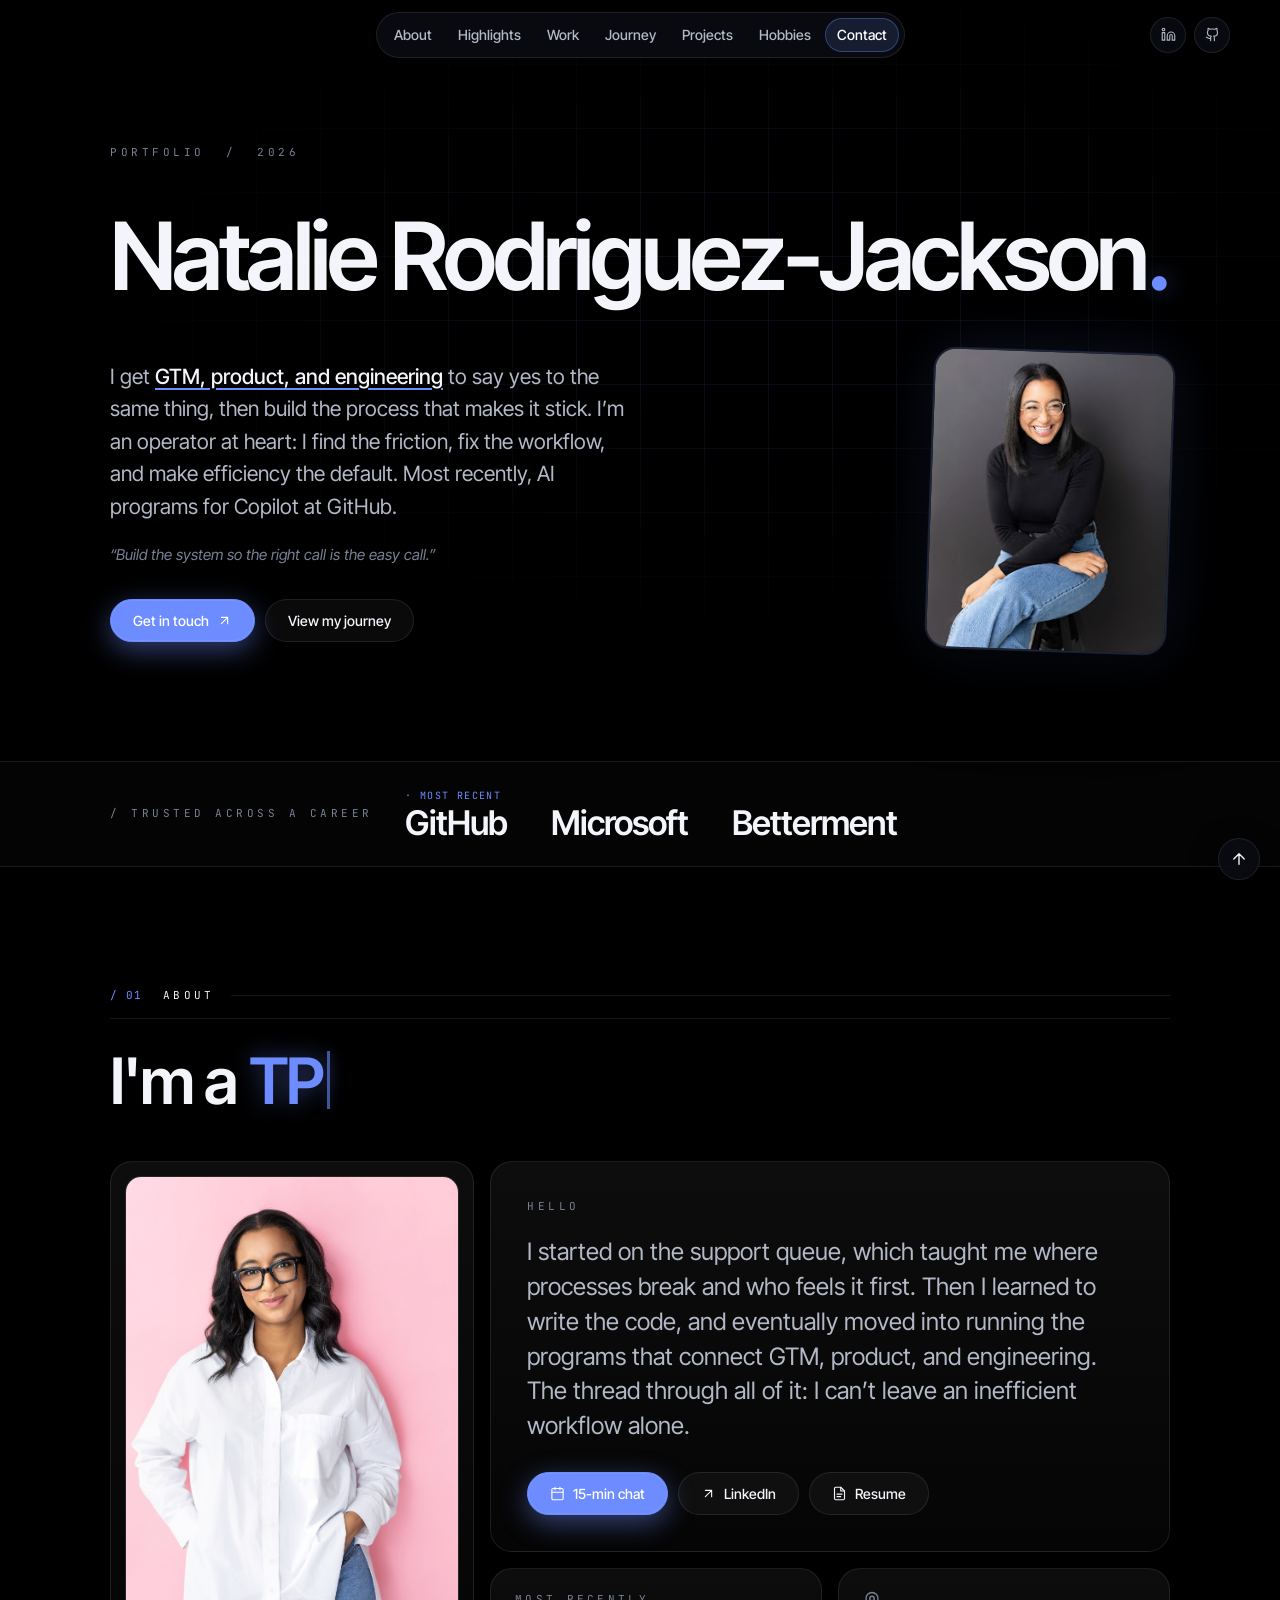
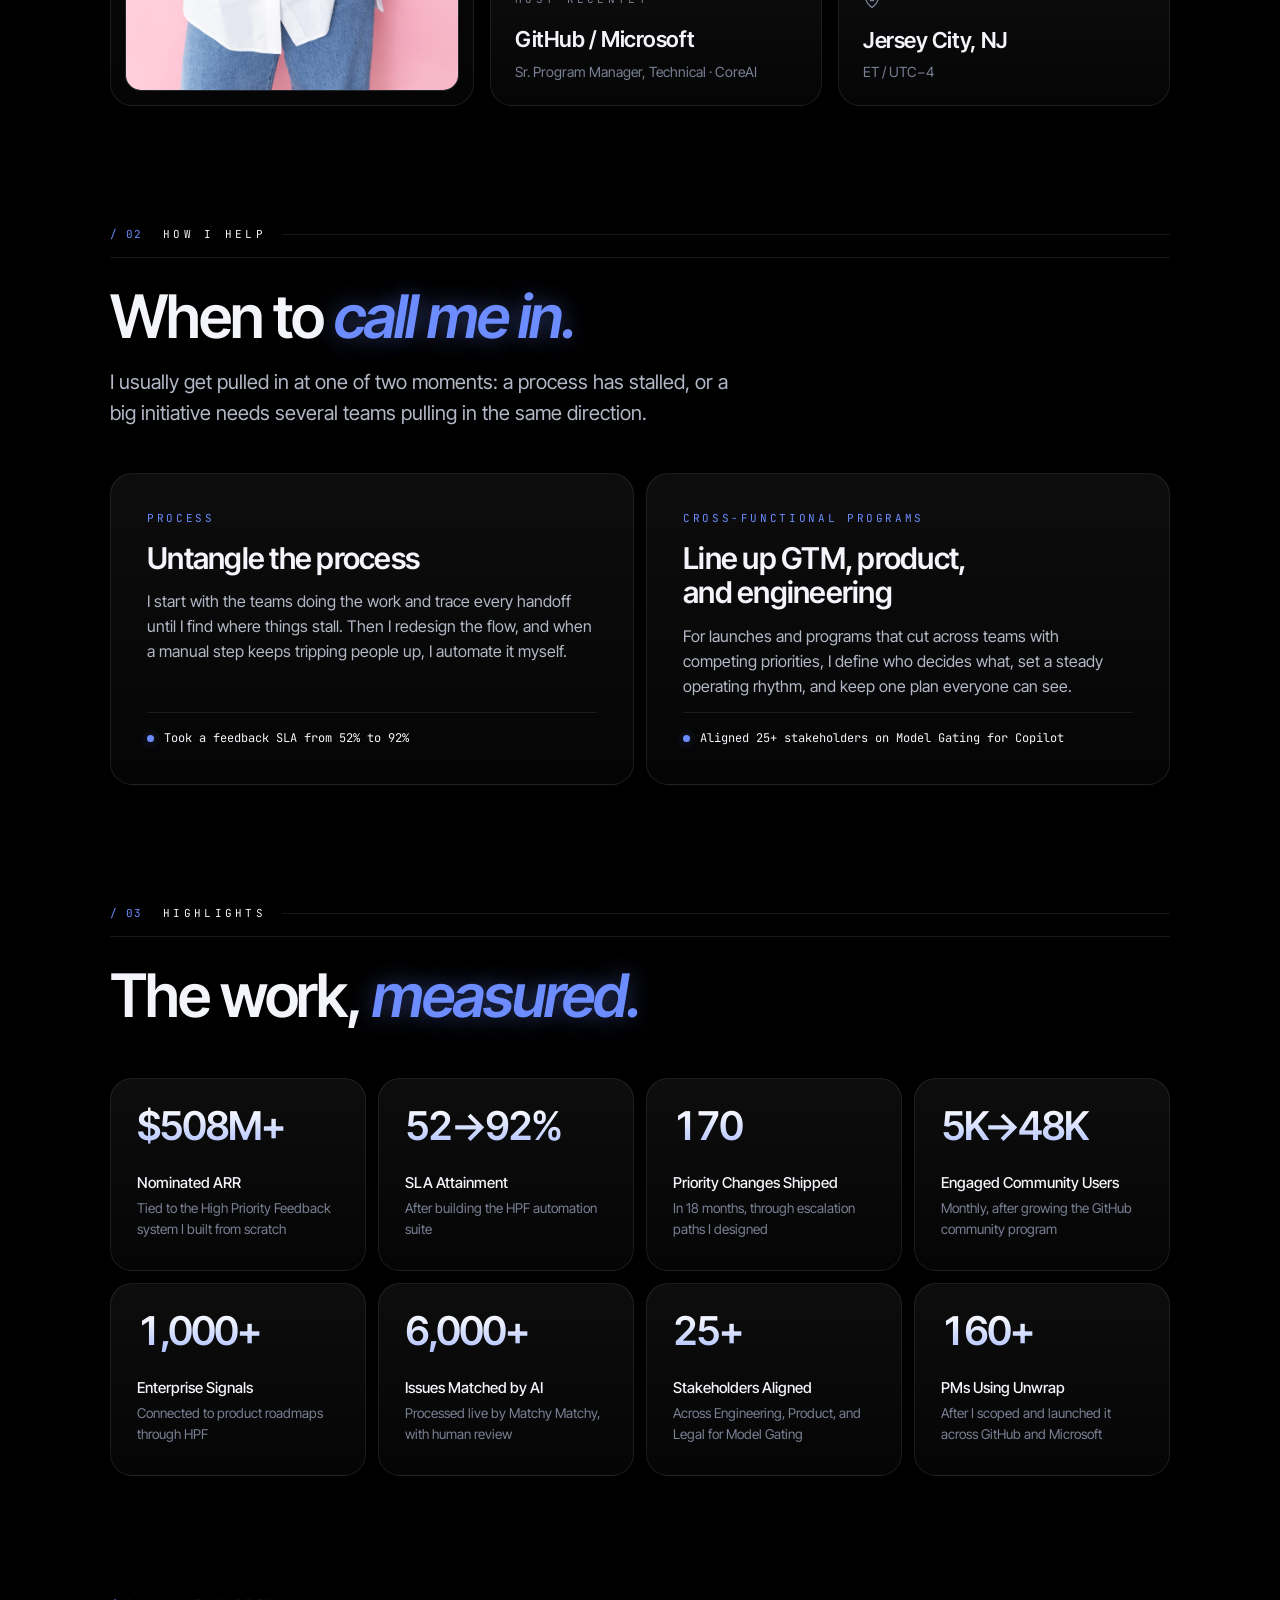
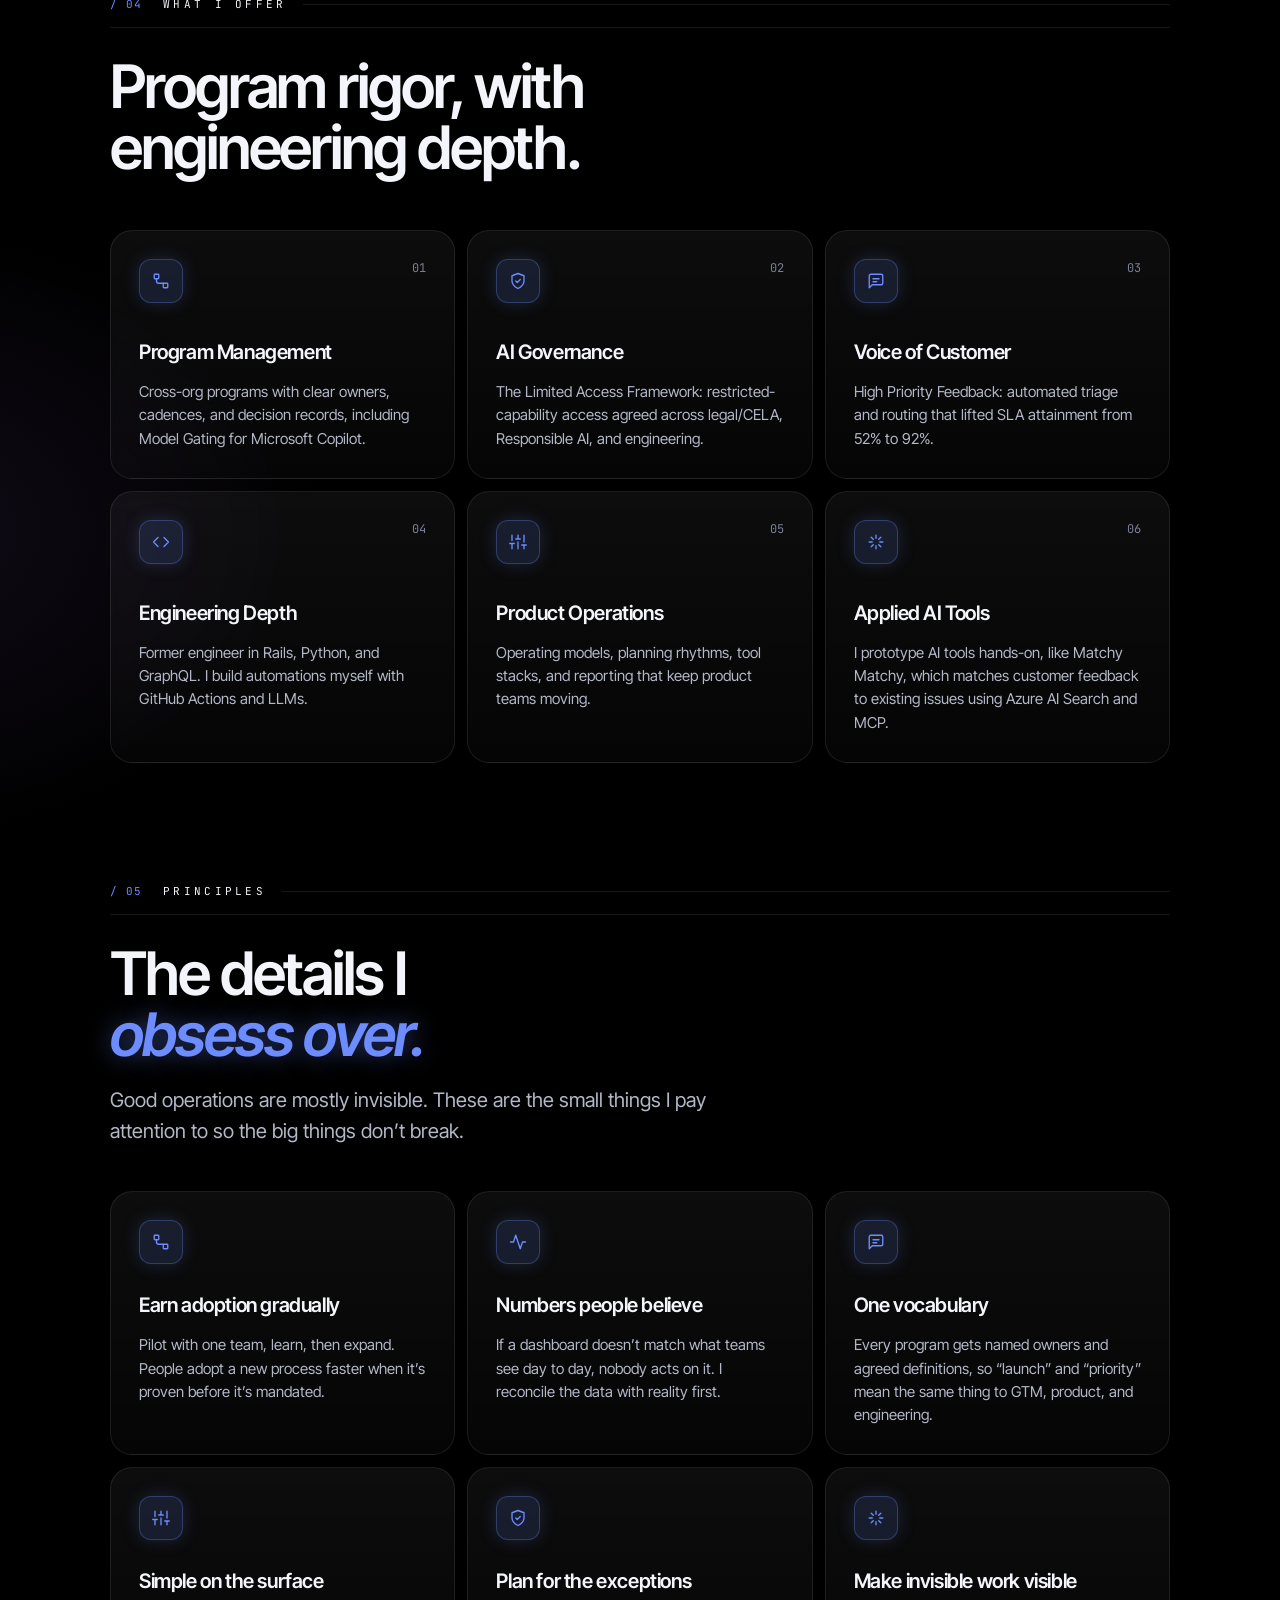
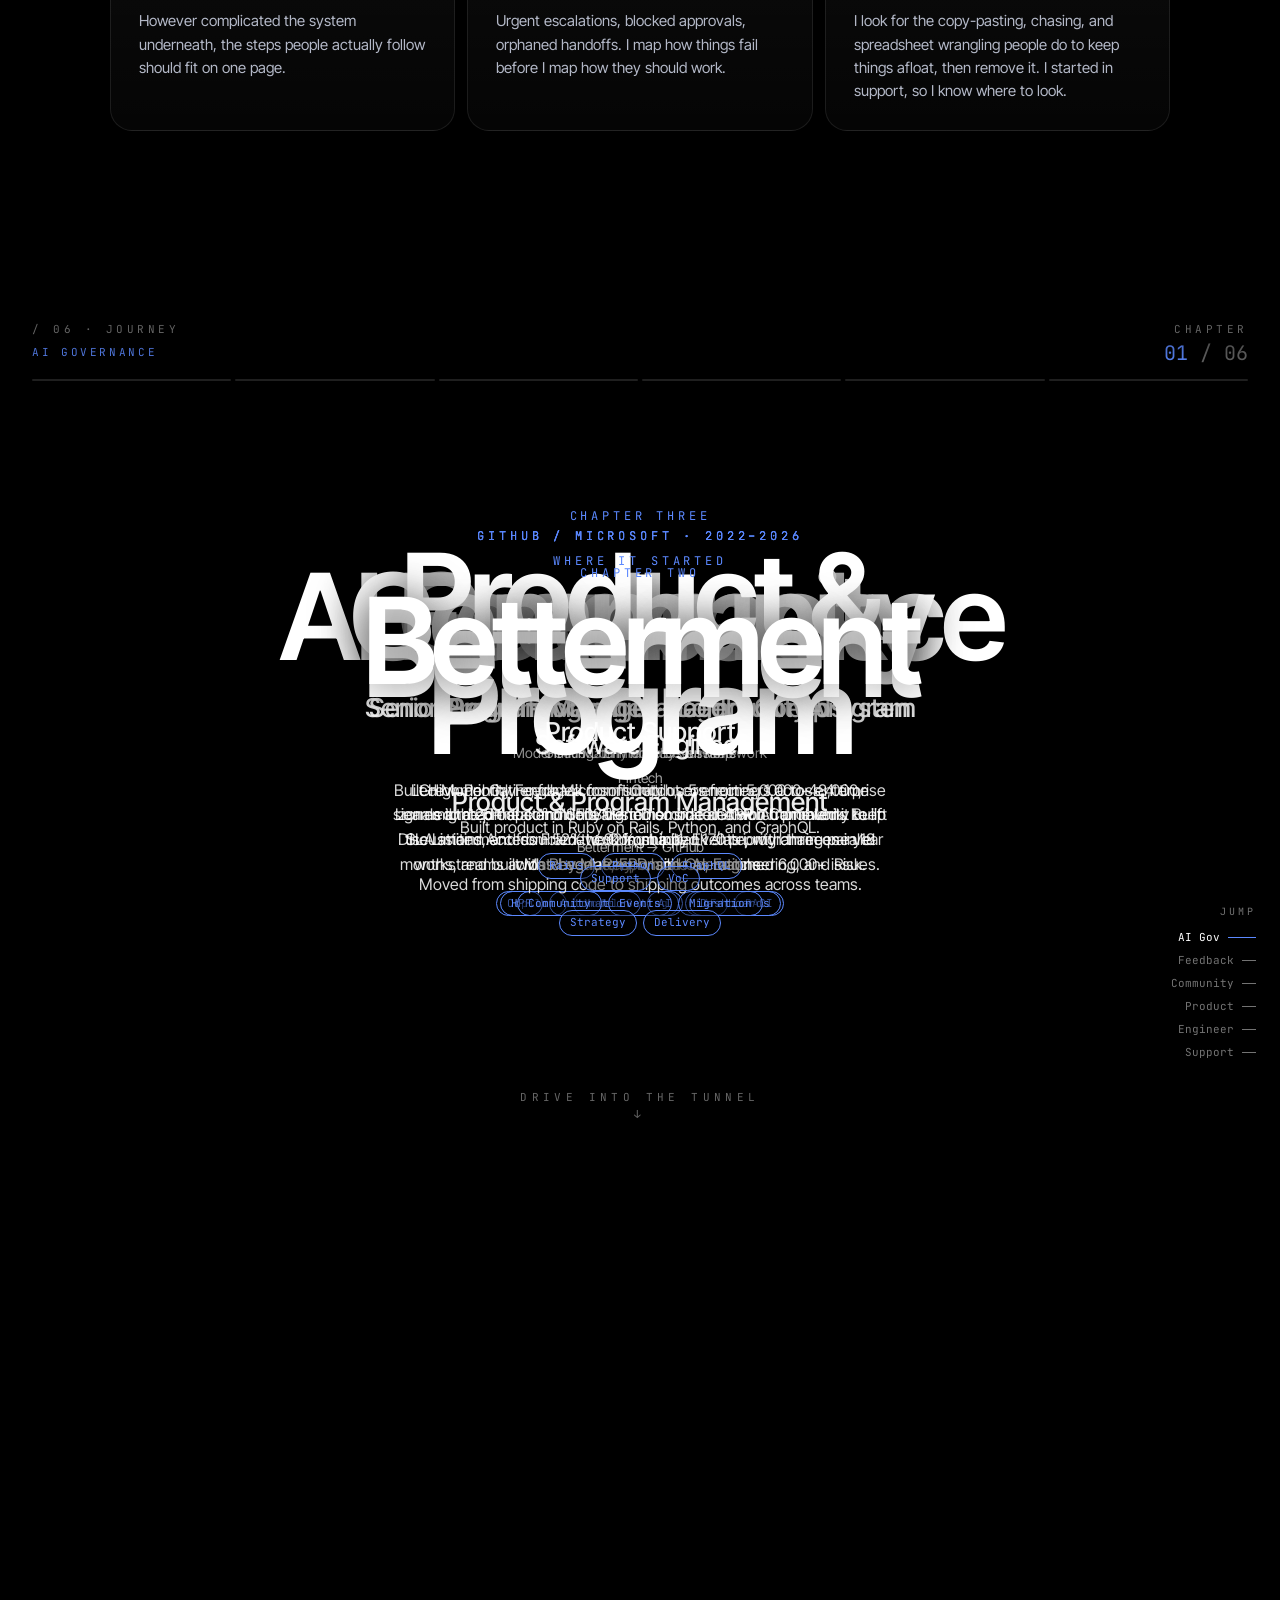
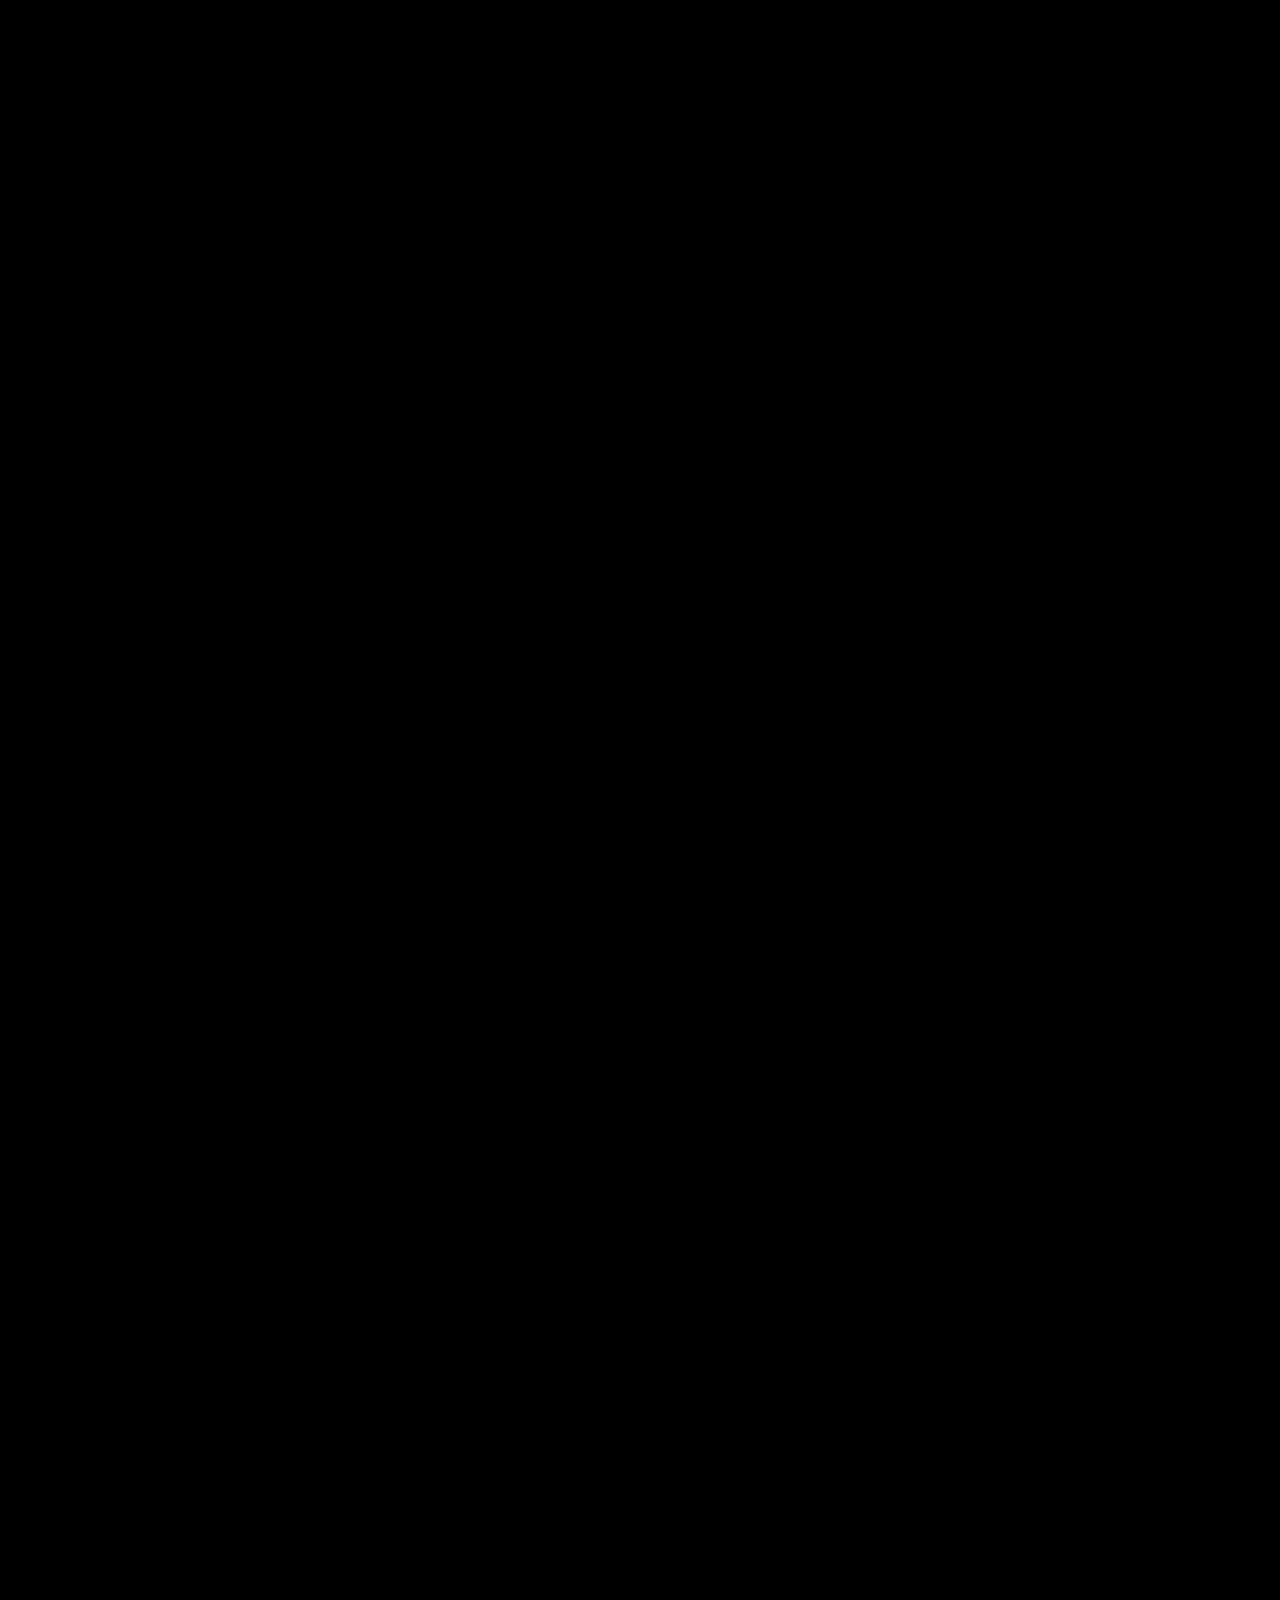
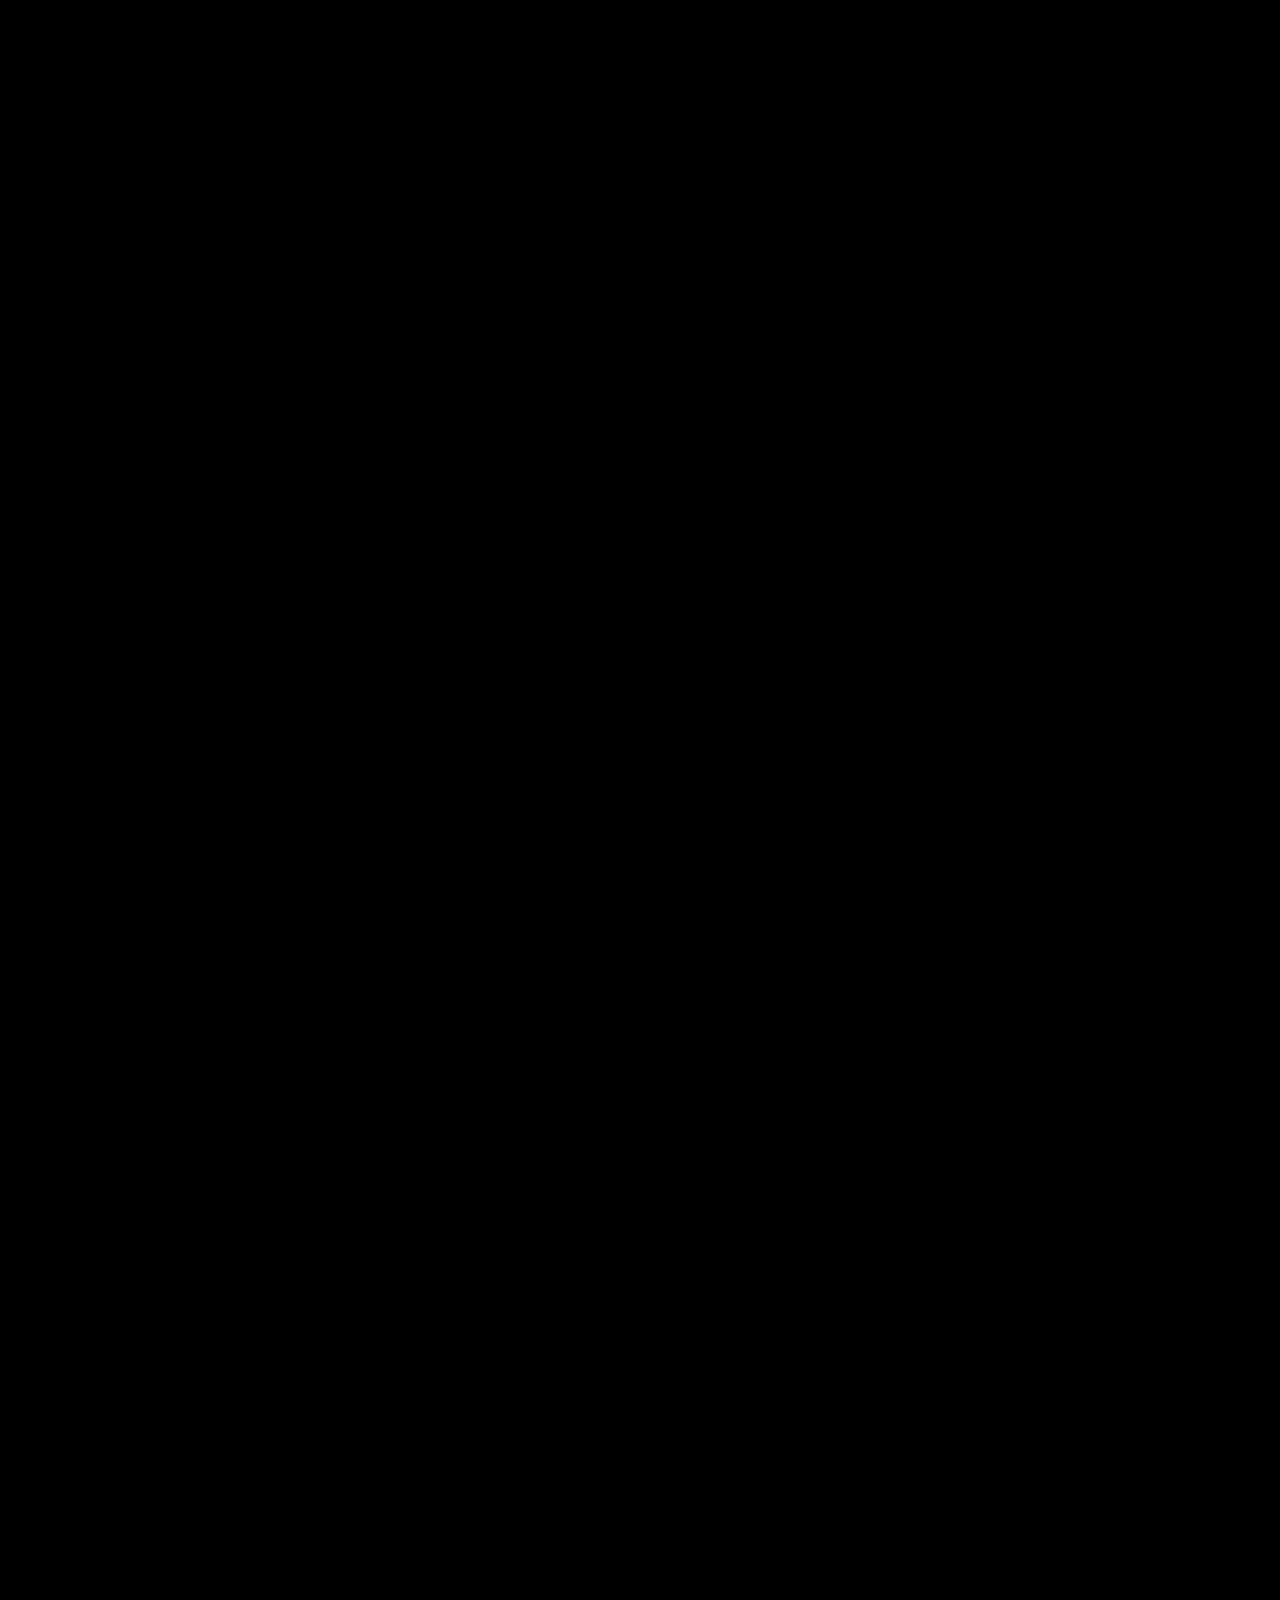
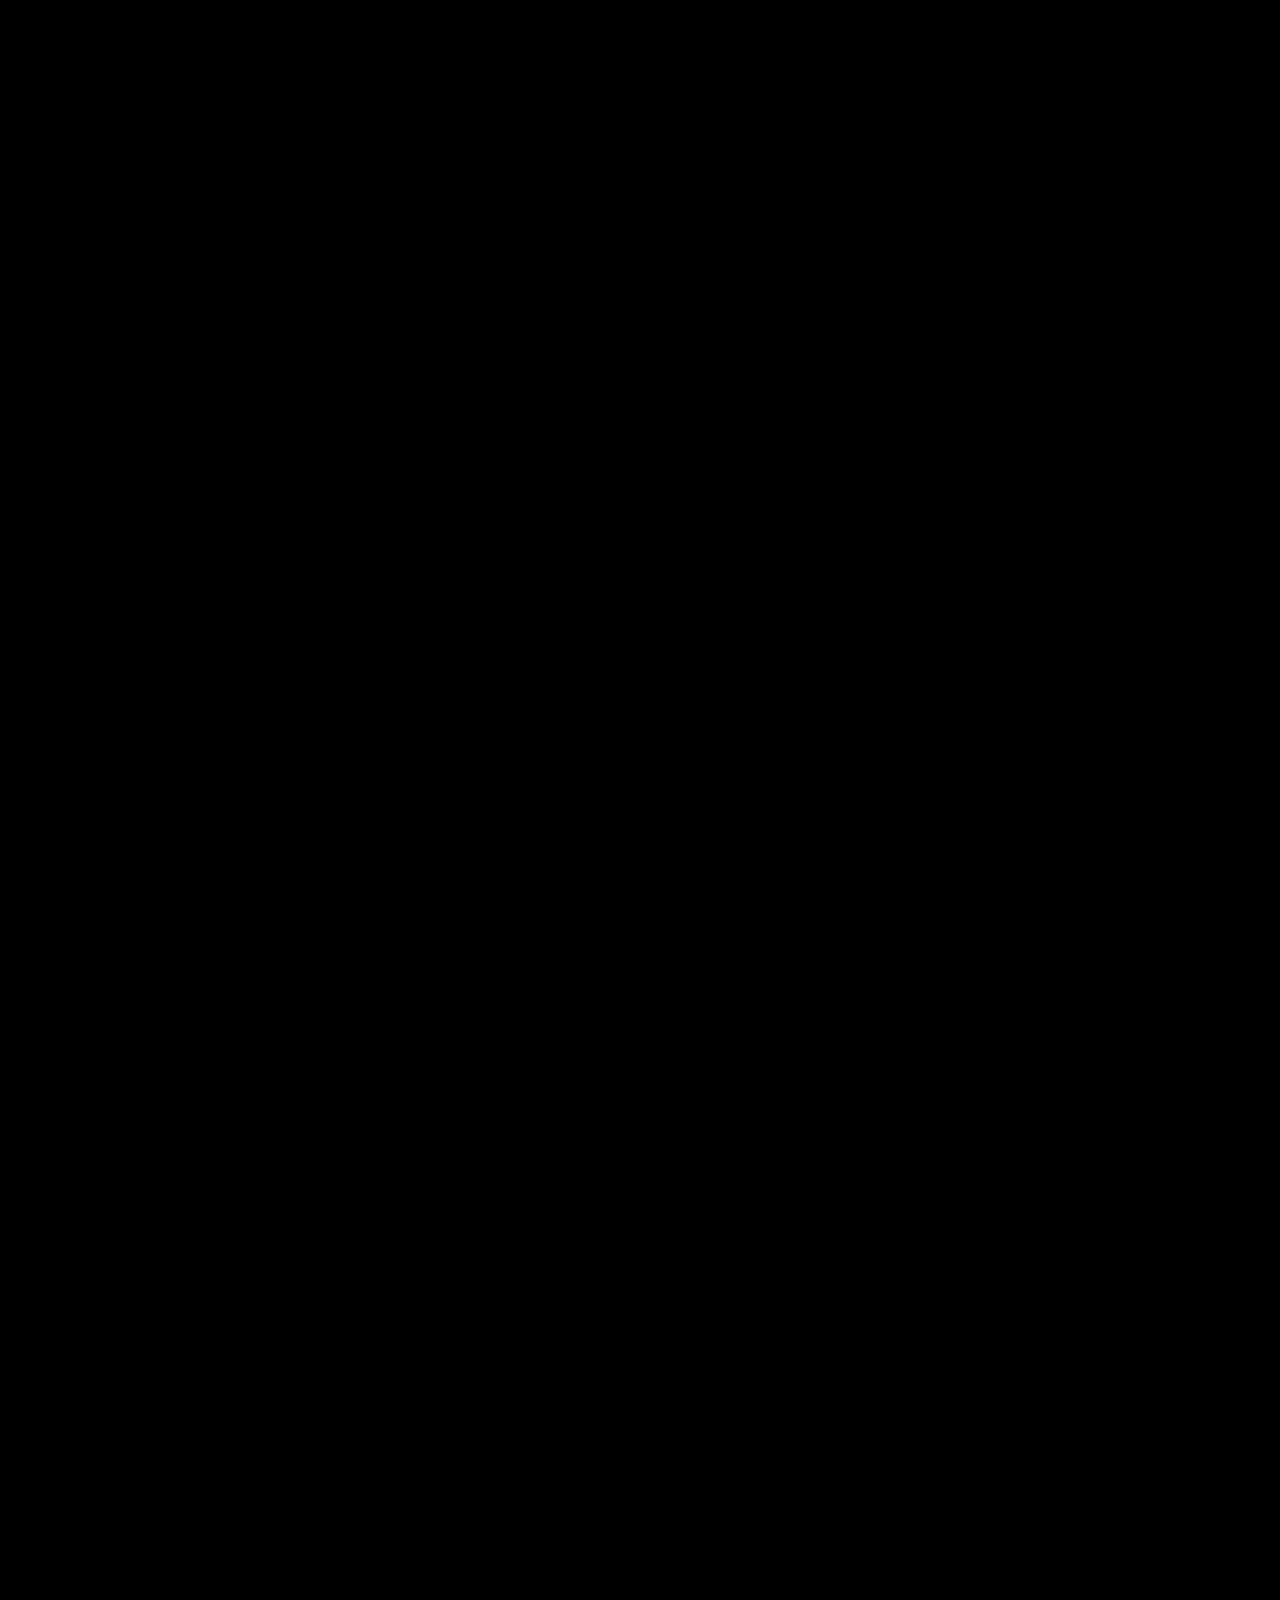
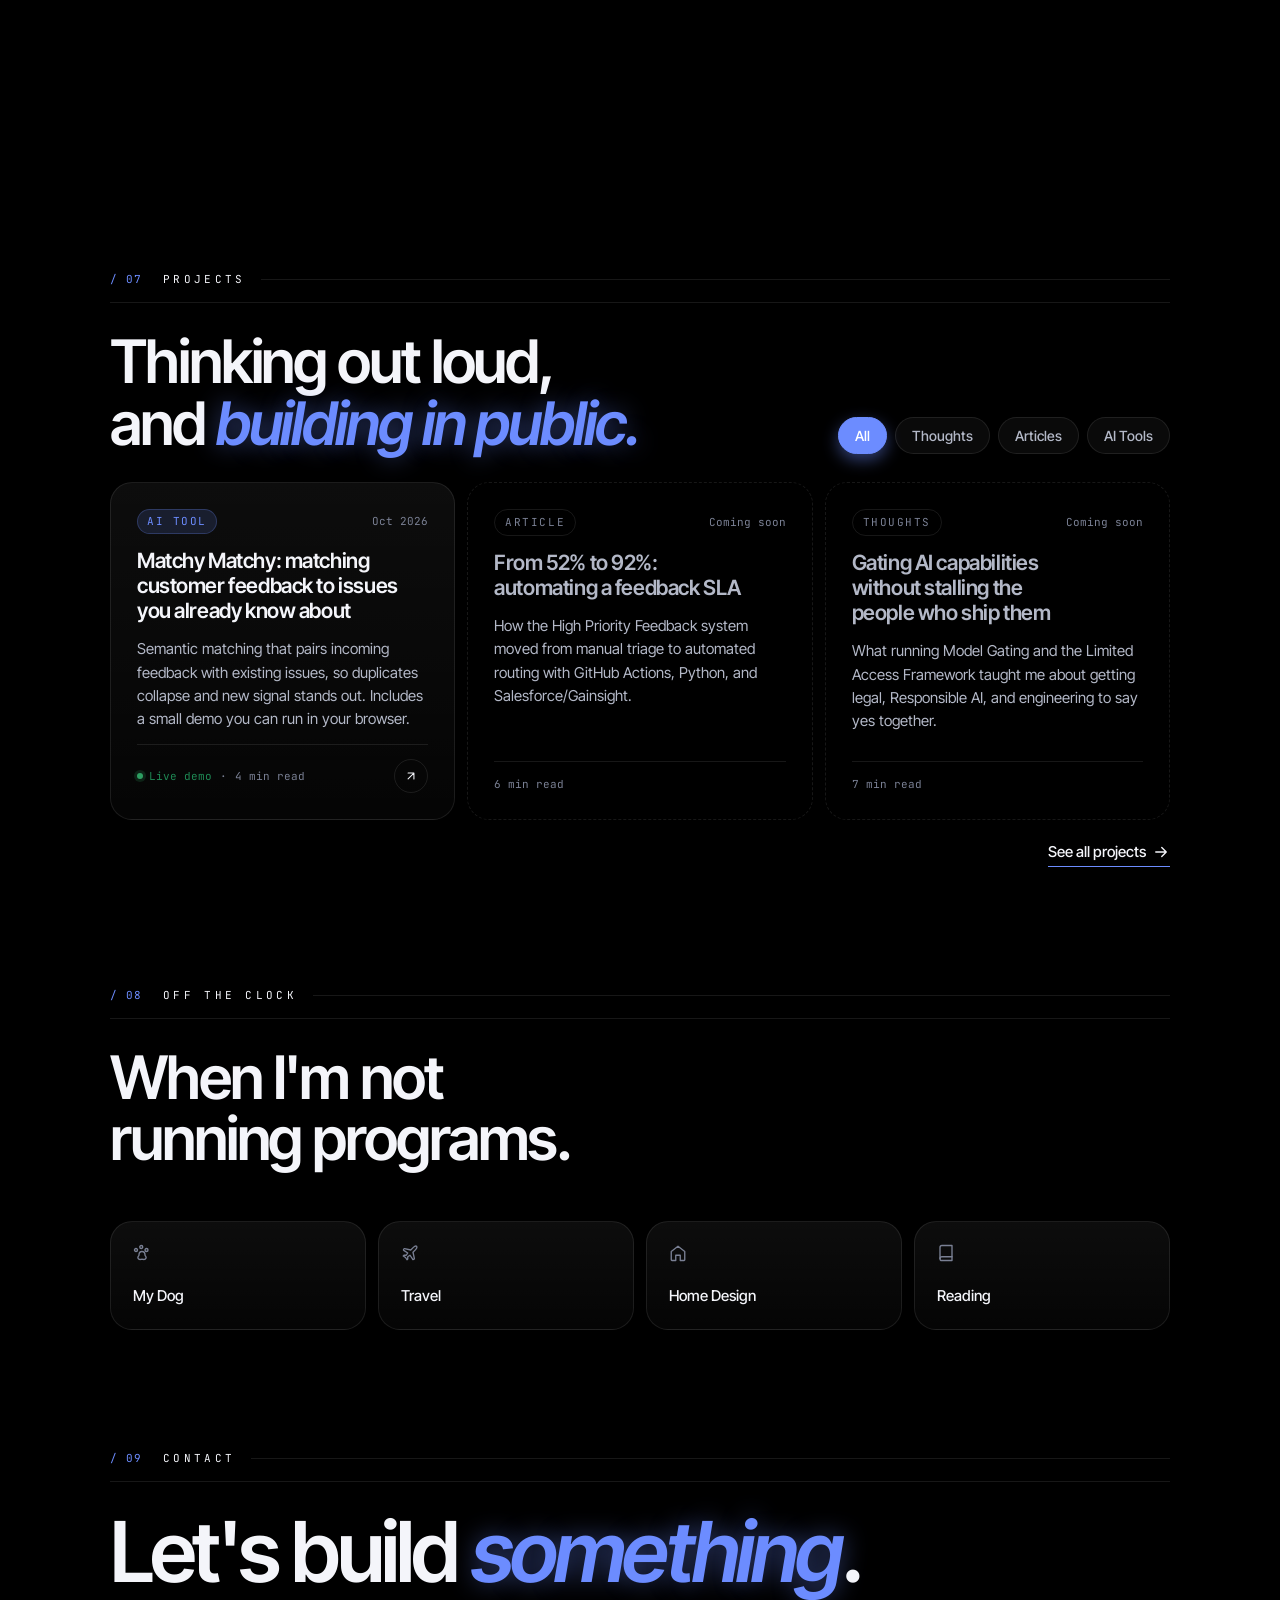
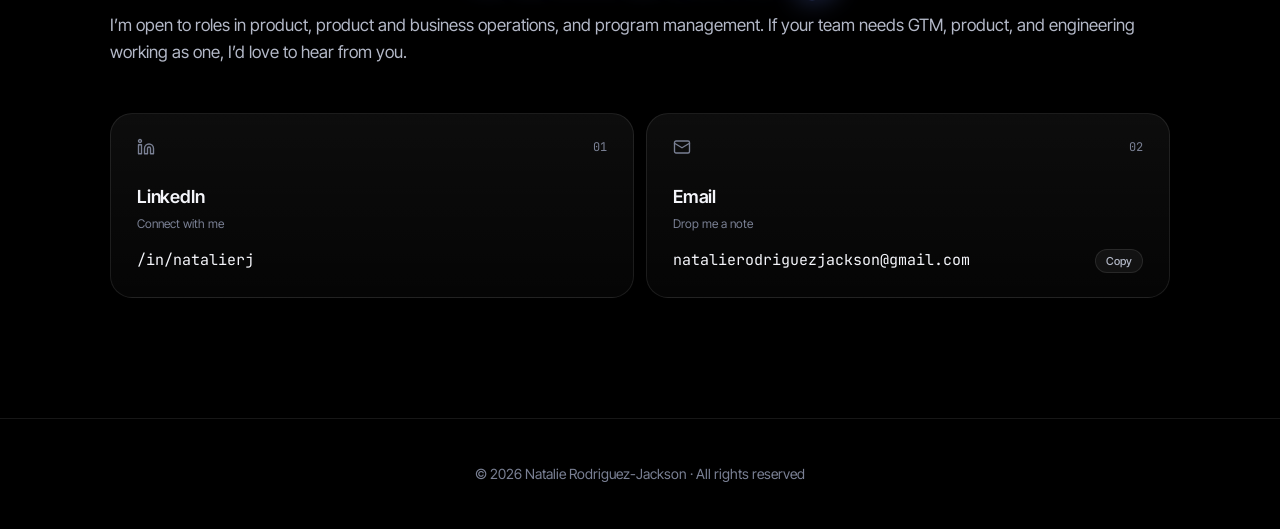
==== commit 8af431e1: "Add How I help and Principles sections, update highlights and journey Co-Authored-By: Claude Opus 5." ====
--- a/index.html
+++ b/index.html
@@ -12,7 +12,7 @@
   <link rel="preconnect" href="https://fonts.googleapis.com">
   <link rel="preconnect" href="https://fonts.gstatic.com" crossorigin>
   <link rel="stylesheet" href="https://fonts.googleapis.com/css2?family=Inter+Tight:ital,wght@0,400;0,500;0,600;1,500;1,600&family=JetBrains+Mono:wght@400;500&display=swap">
-  <link rel="stylesheet" href="assets/css/site.css?v=5">
+  <link rel="stylesheet" href="assets/css/site.css?v=10">
 </head>
 <body>
 
@@ -102,21 +102,46 @@
     </div>
   </section>
 
-  <!-- ============ 02 HIGHLIGHTS ============ -->
+  <!-- ============ 02 HOW I HELP ============ -->
+  <section id="useful" class="sec wrap" style="padding-top:0">
+    <div class="shead"><span><i>/ 02</i>&nbsp;&nbsp;How I help</span></div>
+    <h2 class="h2">When to <em>call me in.</em></h2>
+    <p class="usub">I usually get pulled in at one of two moments: a process has stalled, or a big initiative needs several teams pulling in the same direction.</p>
+    <div class="useful">
+      <div class="card uc">
+        <span class="k">Process</span>
+        <h3>Untangle the process</h3>
+        <p>I start with the teams doing the work and trace every handoff until I find where things stall. Then I redesign the flow, and when a manual step keeps tripping people up, I automate it myself.</p>
+        <span class="proof">Took a feedback SLA from 52% to 92%</span>
+      </div>
+      <div class="card uc">
+        <span class="k">Cross-functional programs</span>
+        <h3>Line up GTM, product, and engineering</h3>
+        <p>For launches and programs that cut across teams with competing priorities, I define who decides what, set a steady operating rhythm, and keep one plan everyone can see.</p>
+        <span class="proof">Aligned 25+ stakeholders on Model Gating for Copilot</span>
+      </div>
+    </div>
+  </section>
+
+  <!-- ============ 03 HIGHLIGHTS ============ -->
   <section id="highlights" class="sec wrap" style="padding-top:0">
-    <div class="shead"><span><i>/ 02</i>&nbsp;&nbsp;Highlights</span></div>
-    <h2 class="h2">AI governance work, measured.</h2>
+    <div class="shead"><span><i>/ 03</i>&nbsp;&nbsp;Highlights</span></div>
+    <h2 class="h2">The work, <em>measured.</em></h2>
     <div class="stats">
-      <div class="card stat"><div class="n">52→92%</div><h5>SLA Attainment</h5><p>After automating HPF triage and routing</p></div>
-      <div class="card stat"><div class="n">3</div><h5>Governance Programs</h5><p>Model Gating, LAF, and HPF, owned end to end</p></div>
-      <div class="card stat"><div class="n">0→1</div><h5>Systems Built</h5><p>HPF automation and Matchy Matchy, from scratch</p></div>
-      <div class="card stat"><div class="n">Eng→PM</div><h5>Career Path</h5><p>Support to engineering to program management</p></div>
-    </div>
-  </section>
-
-  <!-- ============ 03 WHAT I OFFER ============ -->
+      <div class="card stat"><div class="n">$508M+</div><h5>Nominated ARR</h5><p>Tied to the High Priority Feedback system I built from scratch</p></div>
+      <div class="card stat"><div class="n">52→92%</div><h5>SLA Attainment</h5><p>After building the HPF automation suite</p></div>
+      <div class="card stat"><div class="n">170</div><h5>Priority Changes Shipped</h5><p>In 18 months, through escalation paths I designed</p></div>
+      <div class="card stat"><div class="n">5K→48K</div><h5>Engaged Community Users</h5><p>Monthly, after growing the GitHub community program</p></div>
+      <div class="card stat"><div class="n">1,000+</div><h5>Enterprise Signals</h5><p>Connected to product roadmaps through HPF</p></div>
+      <div class="card stat"><div class="n">6,000+</div><h5>Issues Matched by AI</h5><p>Processed live by Matchy Matchy, with human review</p></div>
+      <div class="card stat"><div class="n">25+</div><h5>Stakeholders Aligned</h5><p>Across Engineering, Product, and Legal for Model Gating</p></div>
+      <div class="card stat"><div class="n">160+</div><h5>PMs Using Unwrap</h5><p>After I scoped and launched it across GitHub and Microsoft</p></div>
+    </div>
+  </section>
+
+  <!-- ============ 04 WHAT I OFFER ============ -->
   <section id="services" class="sec wrap" style="padding-top:0">
-    <div class="shead"><span><i>/ 03</i>&nbsp;&nbsp;What I offer</span></div>
+    <div class="shead"><span><i>/ 04</i>&nbsp;&nbsp;What I offer</span></div>
     <h2 class="h2">Program rigor, with engineering depth.</h2>
     <div class="grid3">
       <div class="card svc"><div class="tp"><span class="ico"><svg class="i"><use href="#i-flow"/></svg></span><span class="num">01</span></div><h5>Program Management</h5><p>Cross-org programs with clear owners, cadences, and decision records, including Model Gating for Microsoft Copilot.</p></div>
@@ -128,12 +153,27 @@
     </div>
   </section>
 
-  <!-- ============ 04 JOURNEY (scroll tunnel; chapters live in assets/js/site.js) ============ -->
+  <!-- ============ 05 PRINCIPLES ============ -->
+  <section id="craft" class="sec wrap" style="padding-top:0">
+    <div class="shead"><span><i>/ 05</i>&nbsp;&nbsp;Principles</span></div>
+    <h2 class="h2">The details I <em>obsess over.</em></h2>
+    <p class="usub">Good operations are mostly invisible. These are the small things I pay attention to so the big things don’t break.</p>
+    <div class="grid3 craft">
+      <div class="card cr"><span class="ico"><svg class="i"><use href="#i-flow"/></svg></span><h5>Earn adoption gradually</h5><p>Pilot with one team, learn, then expand. People adopt a new process faster when it’s proven before it’s mandated.</p></div>
+      <div class="card cr"><span class="ico"><svg class="i"><use href="#i-pulse"/></svg></span><h5>Numbers people believe</h5><p>If a dashboard doesn’t match what teams see day to day, nobody acts on it. I reconcile the data with reality first.</p></div>
+      <div class="card cr"><span class="ico"><svg class="i"><use href="#i-msg"/></svg></span><h5>One vocabulary</h5><p>Every program gets named owners and agreed definitions, so “launch” and “priority” mean the same thing to GTM, product, and engineering.</p></div>
+      <div class="card cr"><span class="ico"><svg class="i"><use href="#i-gear"/></svg></span><h5>Simple on the surface</h5><p>However complicated the system underneath, the steps people actually follow should fit on one page.</p></div>
+      <div class="card cr"><span class="ico"><svg class="i"><use href="#i-shield"/></svg></span><h5>Plan for the exceptions</h5><p>Urgent escalations, blocked approvals, orphaned handoffs. I map how things fail before I map how they should work.</p></div>
+      <div class="card cr"><span class="ico"><svg class="i"><use href="#i-spark"/></svg></span><h5>Make invisible work visible</h5><p>I look for the copy-pasting, chasing, and spreadsheet wrangling people do to keep things afloat, then remove it. I started in support, so I know where to look.</p></div>
+    </div>
+  </section>
+
+  <!-- ============ 06 JOURNEY (scroll tunnel; chapters live in assets/js/site.js) ============ -->
   <section id="resume" class="journey" aria-label="Career journey">
     <div class="stage">
       <canvas id="tunnel" aria-hidden="true"></canvas>
       <div class="jhud">
-        <div class="l"><div class="a">/ 04 · Journey</div><div class="b" id="jtheme">AI Governance</div></div>
+        <div class="l"><div class="a">/ 06 · Journey</div><div class="b" id="jtheme">AI Governance</div></div>
         <div class="r"><div class="a">CHAPTER</div><div class="b"><span id="jnum">01</span> <i>/ <span id="jtotal">05</span></i></div></div>
       </div>
       <div class="prog" id="jprog"></div>
@@ -143,9 +183,9 @@
     </div>
   </section>
 
-  <!-- ============ 05 PROJECTS (cards come from assets/js/posts.js) ============ -->
+  <!-- ============ 07 PROJECTS (cards come from assets/js/posts.js) ============ -->
   <section id="writing" class="sec wrap">
-    <div class="shead"><span><i>/ 05</i>&nbsp;&nbsp;Projects</span></div>
+    <div class="shead"><span><i>/ 07</i>&nbsp;&nbsp;Projects</span></div>
     <div class="wtop">
       <h2 class="h2">Thinking out loud, and <em>building in public.</em></h2>
       <div class="tabs" role="tablist" aria-label="Filter posts">
@@ -159,9 +199,9 @@
     <div class="wmore"><a href="writing/">See all projects <svg class="i"><use href="#i-right"/></svg></a></div>
   </section>
 
-  <!-- ============ 06 HOBBIES ============ -->
+  <!-- ============ 08 HOBBIES ============ -->
   <section id="hobbies" class="sec wrap" style="padding-top:0">
-    <div class="shead"><span><i>/ 06</i>&nbsp;&nbsp;Off the clock</span></div>
+    <div class="shead"><span><i>/ 08</i>&nbsp;&nbsp;Off the clock</span></div>
     <h2 class="h2">When I'm not running programs.</h2>
     <div class="hob">
       <div class="card hb"><svg class="i ic"><use href="#i-paw"/></svg><span>My Dog</span></div>
@@ -171,9 +211,9 @@
     </div>
   </section>
 
-  <!-- ============ 07 CONTACT ============ -->
+  <!-- ============ 09 CONTACT ============ -->
   <section id="contact" class="sec wrap" style="padding-top:0">
-    <div class="shead"><span><i>/ 07</i>&nbsp;&nbsp;Contact</span></div>
+    <div class="shead"><span><i>/ 09</i>&nbsp;&nbsp;Contact</span></div>
     <h2 class="ctop">Let's build <em>something</em>.</h2>
     <p class="csub">I’m open to roles in product, product and business operations, and program management. If your team needs GTM, product, and engineering working as one, I’d love to hear from you.</p>
     <div class="grid2">
@@ -191,6 +231,6 @@
 <a class="totop" href="#home" aria-label="Back to top"><svg class="i"><use href="#i-up"/></svg></a>
 
 <script src="assets/js/posts.js?v=5"></script>
-<script src="assets/js/site.js?v=6"></script>
+<script src="assets/js/site.js?v=10"></script>
 </body>
 </html>
--- a/assets/css/site.css
+++ b/assets/css/site.css
@@ -114,12 +114,12 @@
 @media (max-width:480px){.duo{grid-template-columns:1fr}}
 
 /* ---------- Highlights ---------- */
-.stats{display:grid;grid-template-columns:repeat(4,1fr);gap:12px}
+.stats{display:grid;grid-template-columns:repeat(4,minmax(0,1fr));gap:12px}
 .stat{padding:28px 26px 30px}
-.stat .n{font-weight:600;font-size:clamp(44px,5vw,60px);letter-spacing:-.05em;line-height:1;margin-bottom:24px;font-variant-numeric:tabular-nums}
+.stat .n{font-weight:600;font-size:clamp(32px,3.1vw,46px);white-space:nowrap;letter-spacing:-.05em;line-height:1;margin-bottom:24px;font-variant-numeric:tabular-nums}
 .stat h5{font-size:15px;font-weight:500;letter-spacing:0;margin-bottom:4px}
 .stat p{font-size:13.5px;color:var(--muted)}
-@media (max-width:900px){.stats{grid-template-columns:1fr 1fr}}
+@media (max-width:900px){.stats{grid-template-columns:repeat(2,minmax(0,1fr))}}
 @media (max-width:460px){.stats{grid-template-columns:1fr}}
 
 /* ---------- What I offer ---------- */
@@ -384,3 +384,22 @@
 .res.best{background:rgba(108,140,255,.08);border-color:rgba(108,140,255,.55);box-shadow:0 0 24px rgba(108,140,255,.15)}
 .res .meter i{box-shadow:0 0 10px var(--glow)}
 .prose .todo{color:#AFC0FF}
+
+/* ---------- Where I'm most useful ---------- */
+.usub{font-size:clamp(17px,1.6vw,20px);color:var(--ink2);max-width:52ch;margin:calc(-1 * clamp(16px,3vw,32px)) 0 clamp(28px,4vw,44px)}
+.useful{display:grid;grid-template-columns:repeat(2,minmax(0,1fr));gap:12px}
+.uc{padding:clamp(24px,3vw,36px);display:flex;flex-direction:column;gap:14px;transition:transform .25s,border-color .25s,box-shadow .25s}
+.uc:hover{border-color:rgba(108,140,255,.55);box-shadow:0 0 0 1px rgba(108,140,255,.25),0 0 40px rgba(108,140,255,.18)}
+.uc .k{font-family:var(--mono);font-size:11px;letter-spacing:.24em;text-transform:uppercase;color:var(--accent)}
+.uc h3{font-size:clamp(24px,2.4vw,30px);font-weight:600;letter-spacing:-.025em;line-height:1.15}
+.uc p{font-size:16px;color:var(--ink2);flex:1}
+.uc .proof{display:inline-flex;align-items:center;gap:10px;font-family:var(--mono);font-size:12px;color:var(--ink);padding-top:16px;border-top:1px solid var(--line)}
+.uc .proof::before{content:"";width:7px;height:7px;border-radius:50%;background:var(--accent);box-shadow:0 0 10px var(--glow);flex:none}
+@media (max-width:760px){.useful{grid-template-columns:1fr}}
+
+/* ---------- Craft ---------- */
+.cr{padding:28px;display:flex;flex-direction:column;gap:12px;transition:transform .25s,border-color .25s,box-shadow .25s}
+.cr:hover{transform:translateY(-4px);border-color:rgba(108,140,255,.55);box-shadow:0 0 0 1px rgba(108,140,255,.25),0 0 40px rgba(108,140,255,.18)}
+.cr .ico{margin-bottom:14px}
+.cr h5{font-size:20px;font-weight:600;letter-spacing:-.02em}
+.cr p{font-size:15px;color:var(--ink2)}
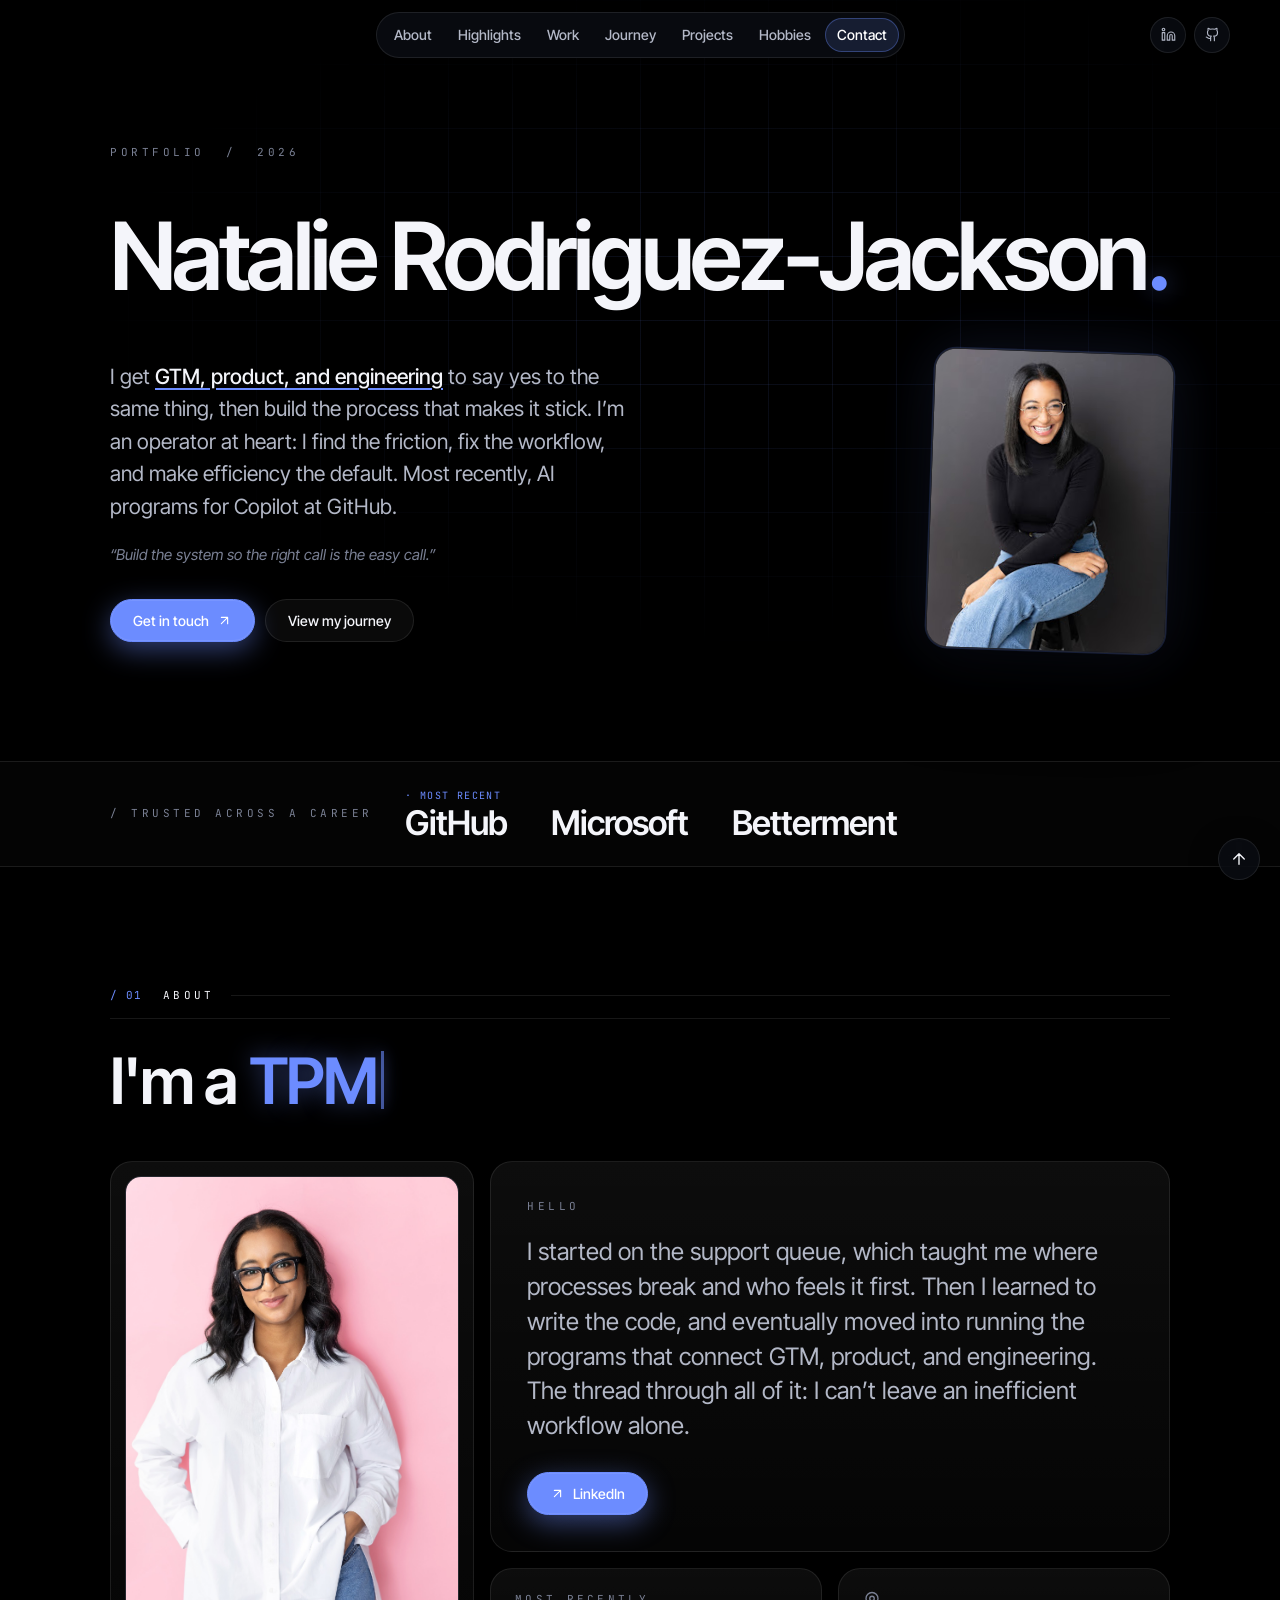
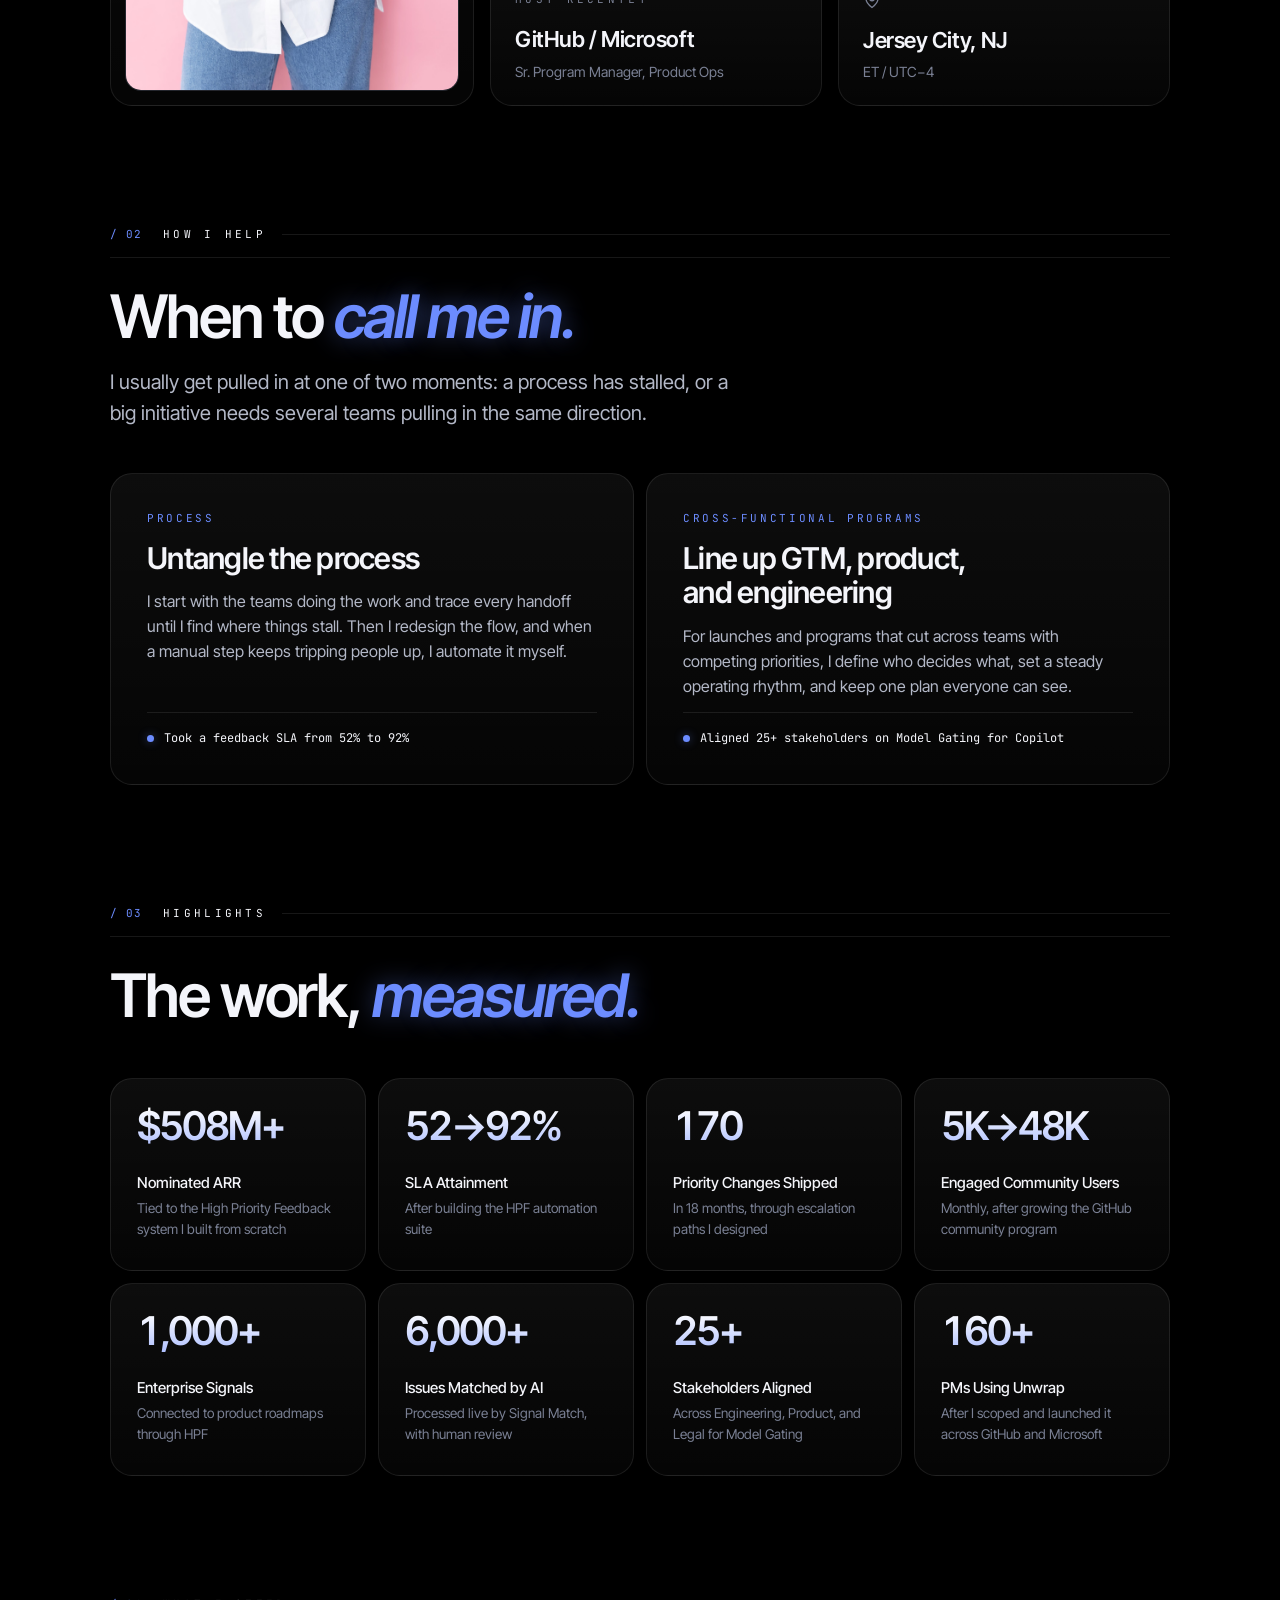
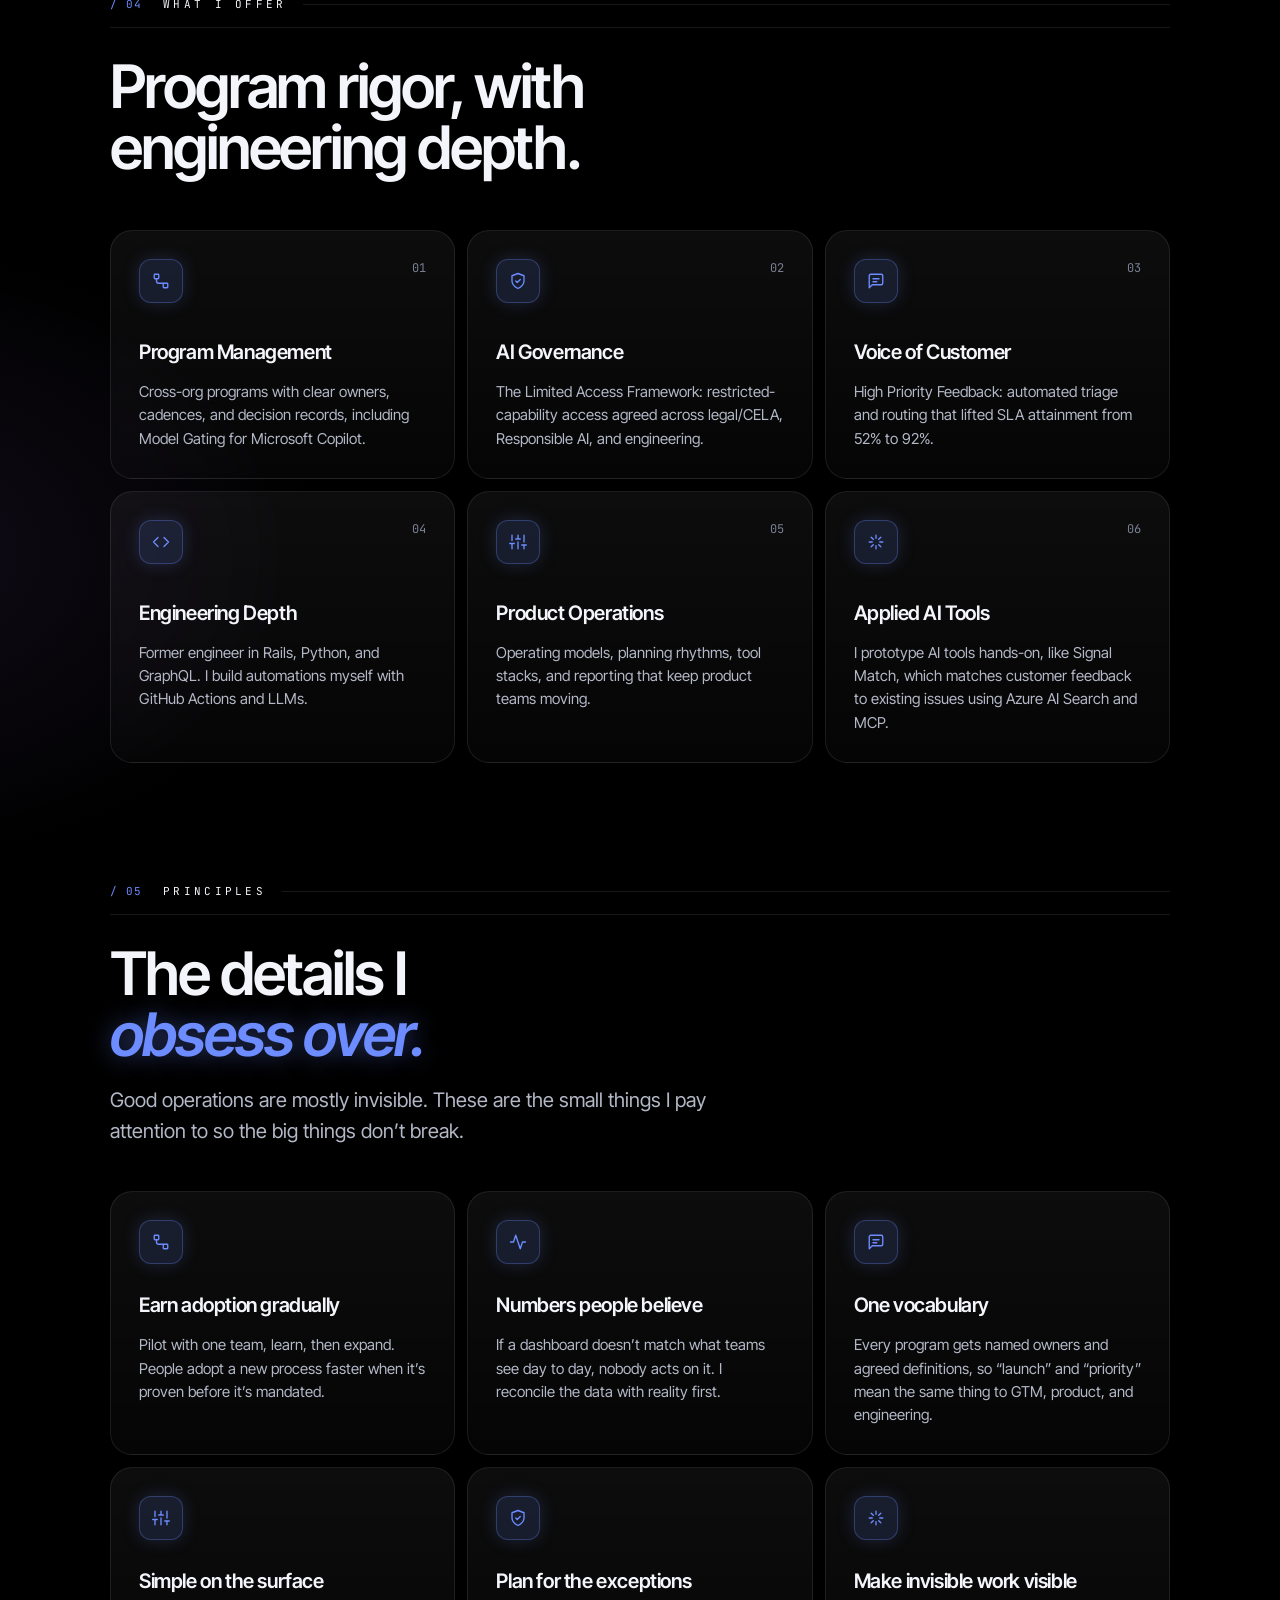
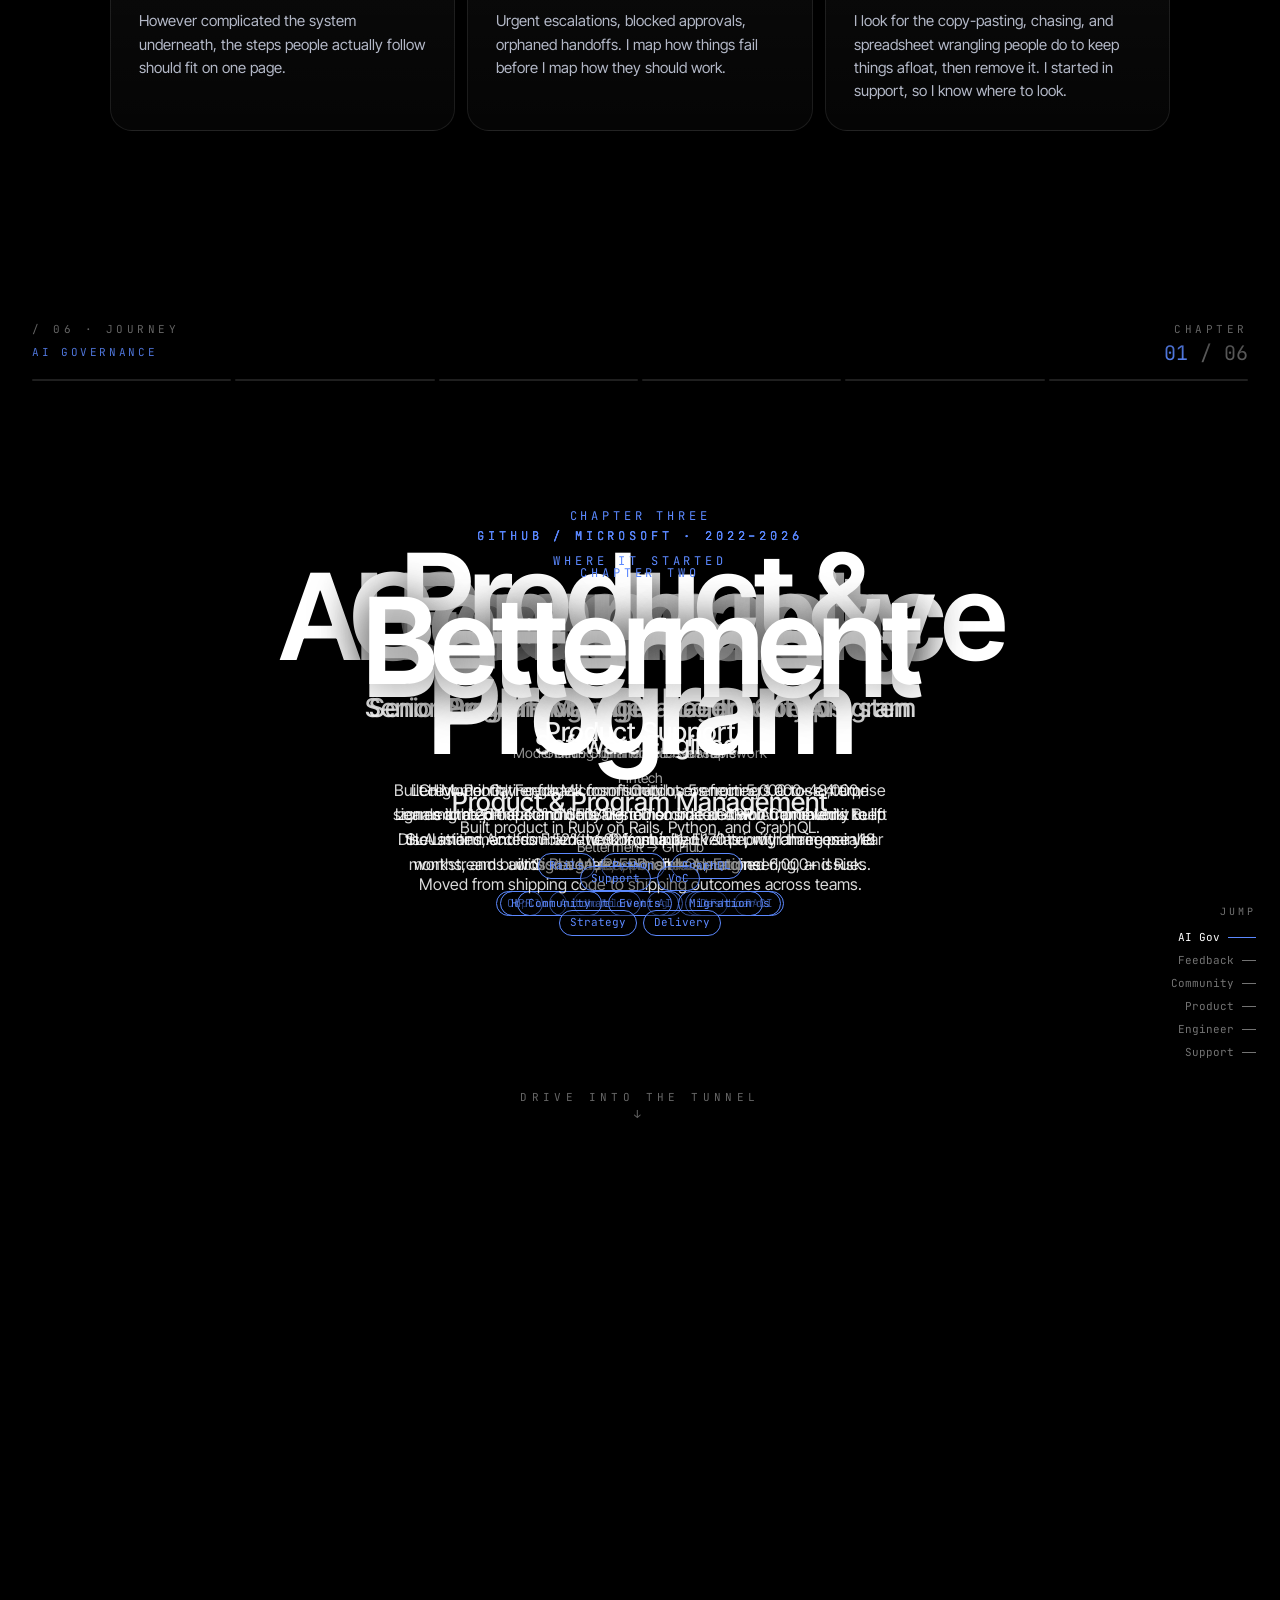
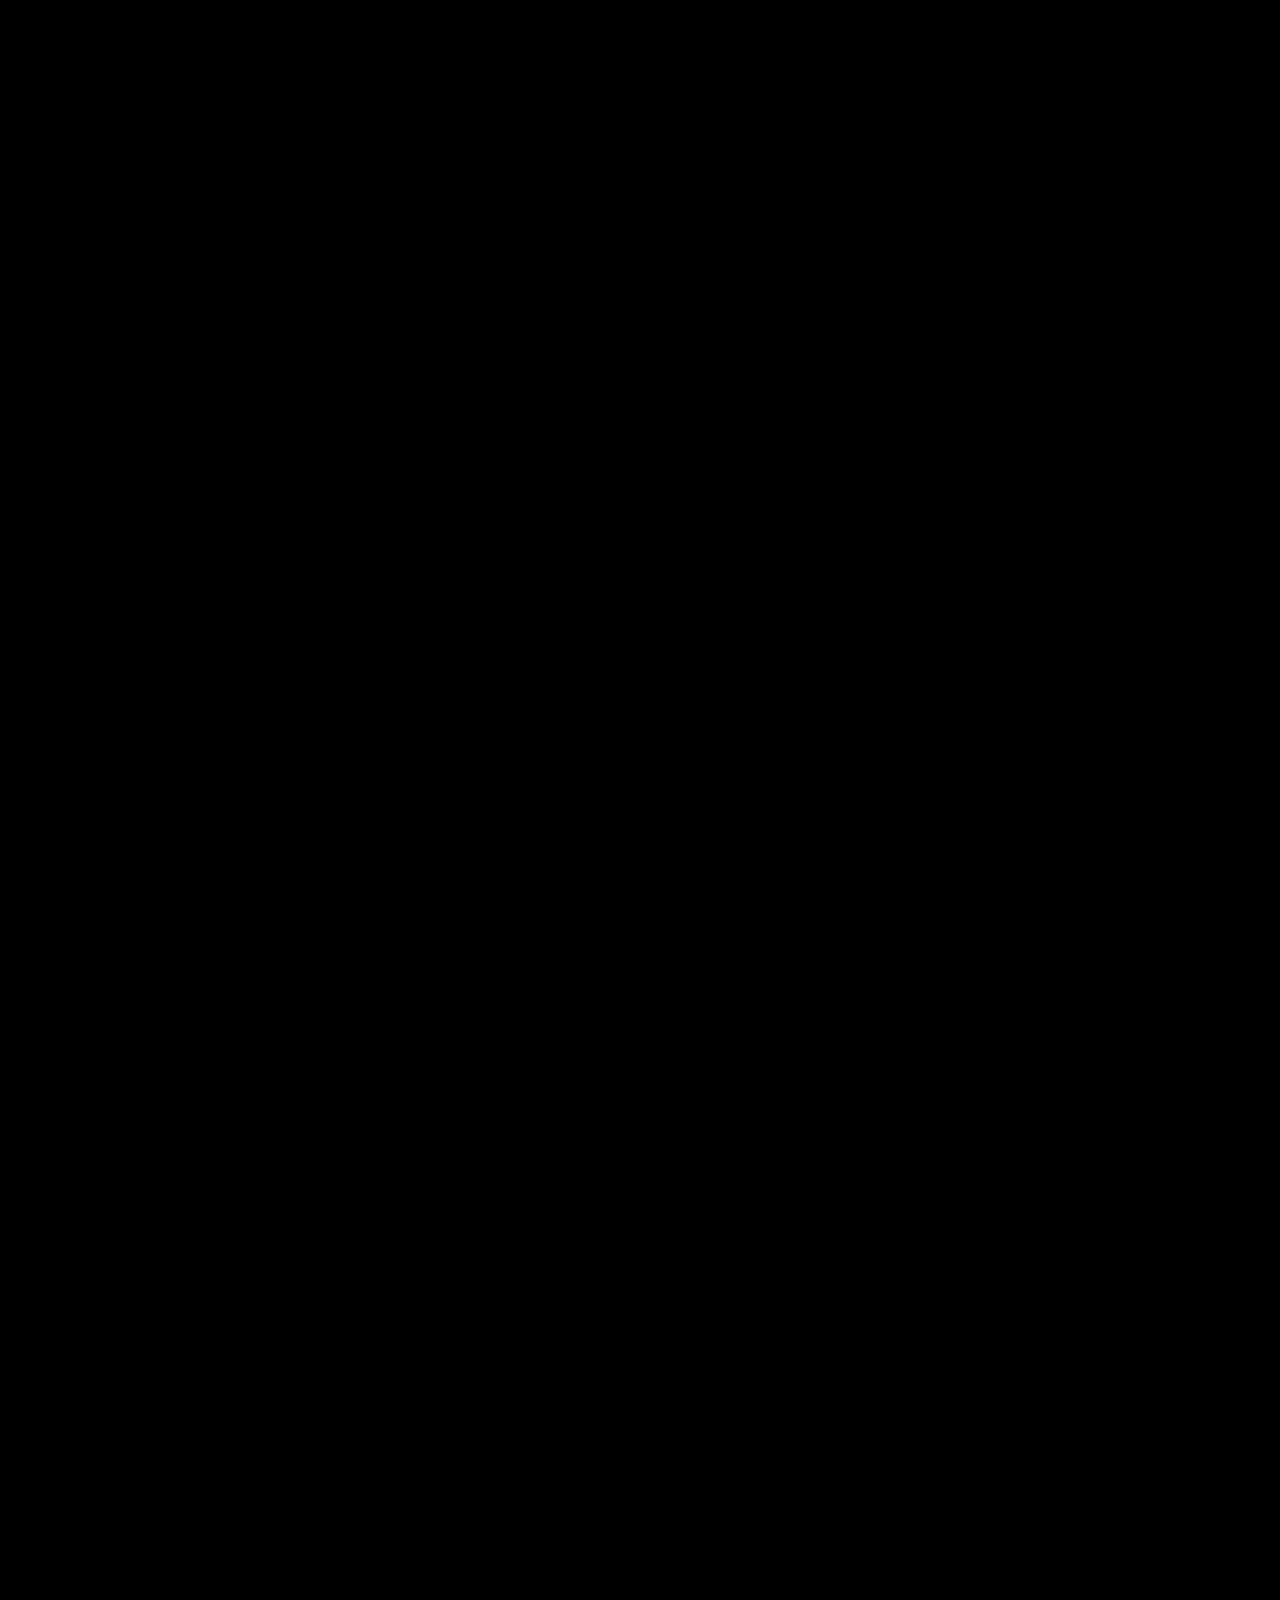
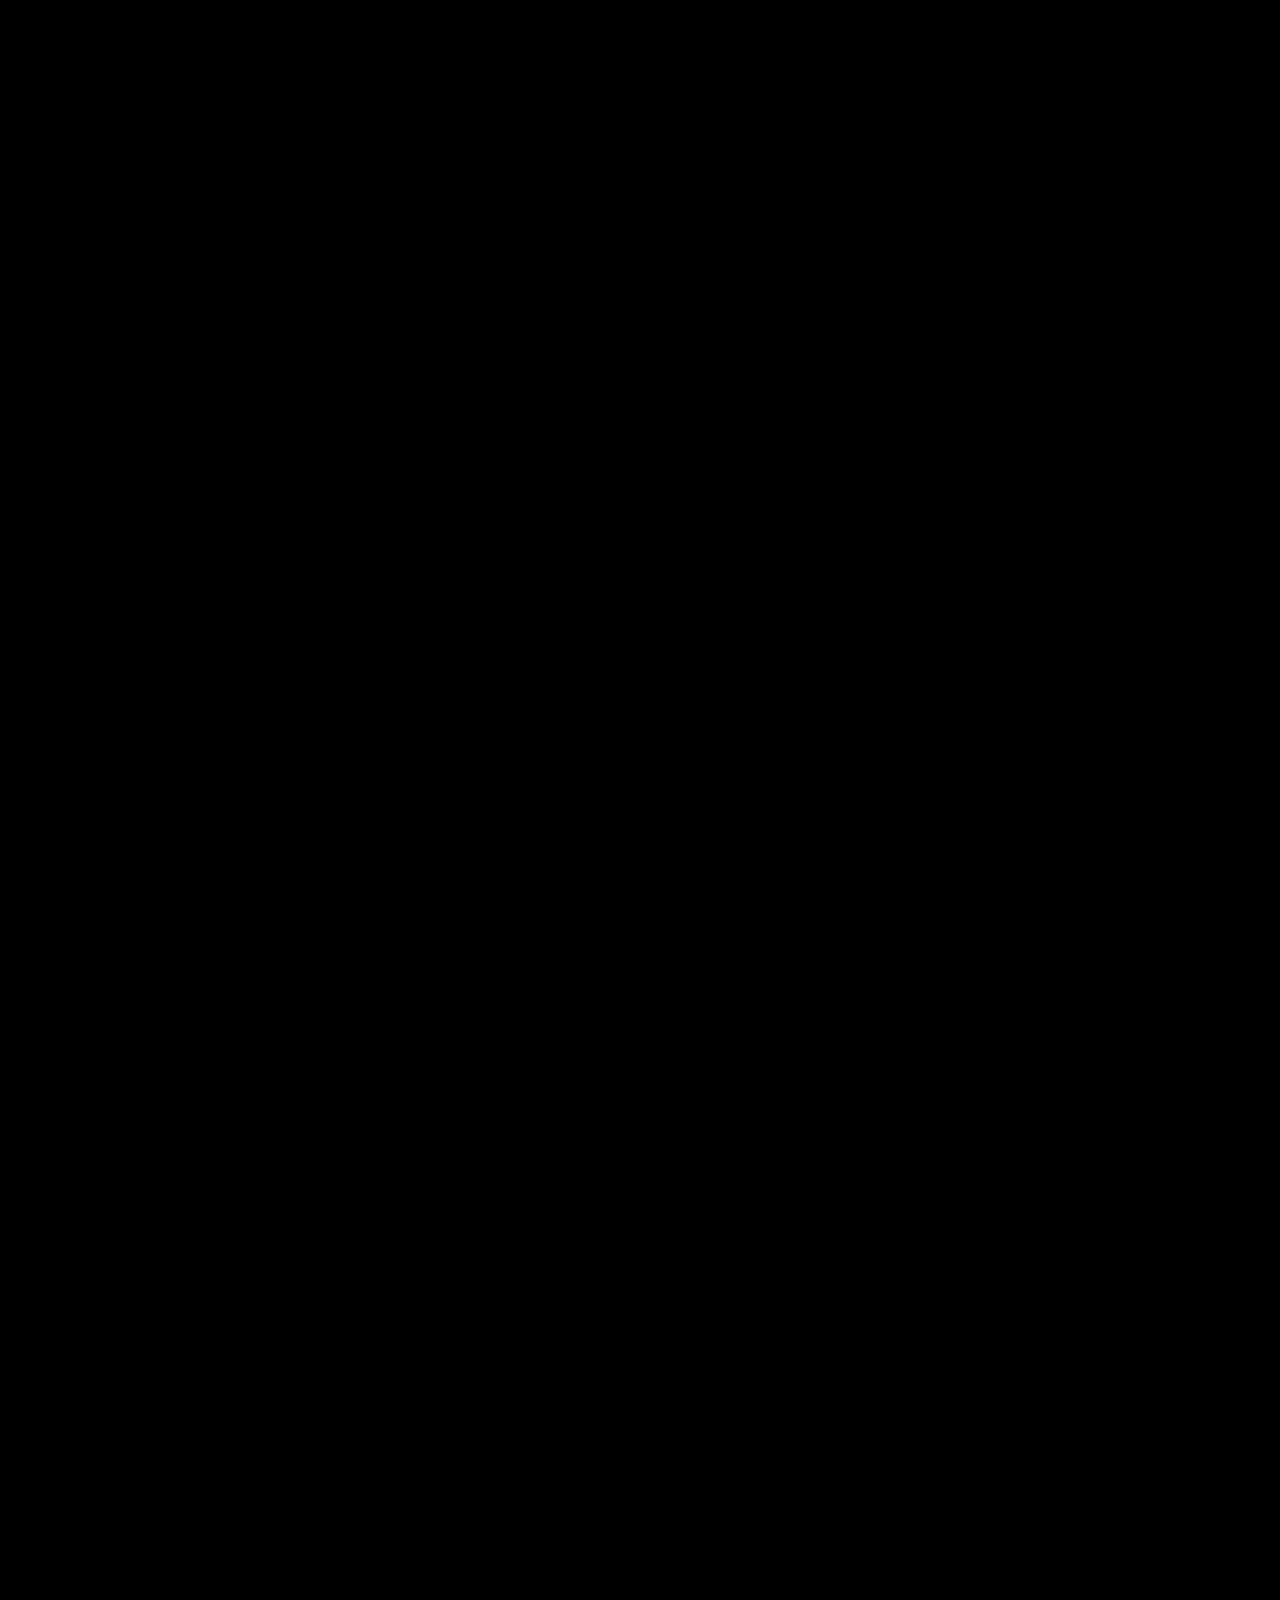
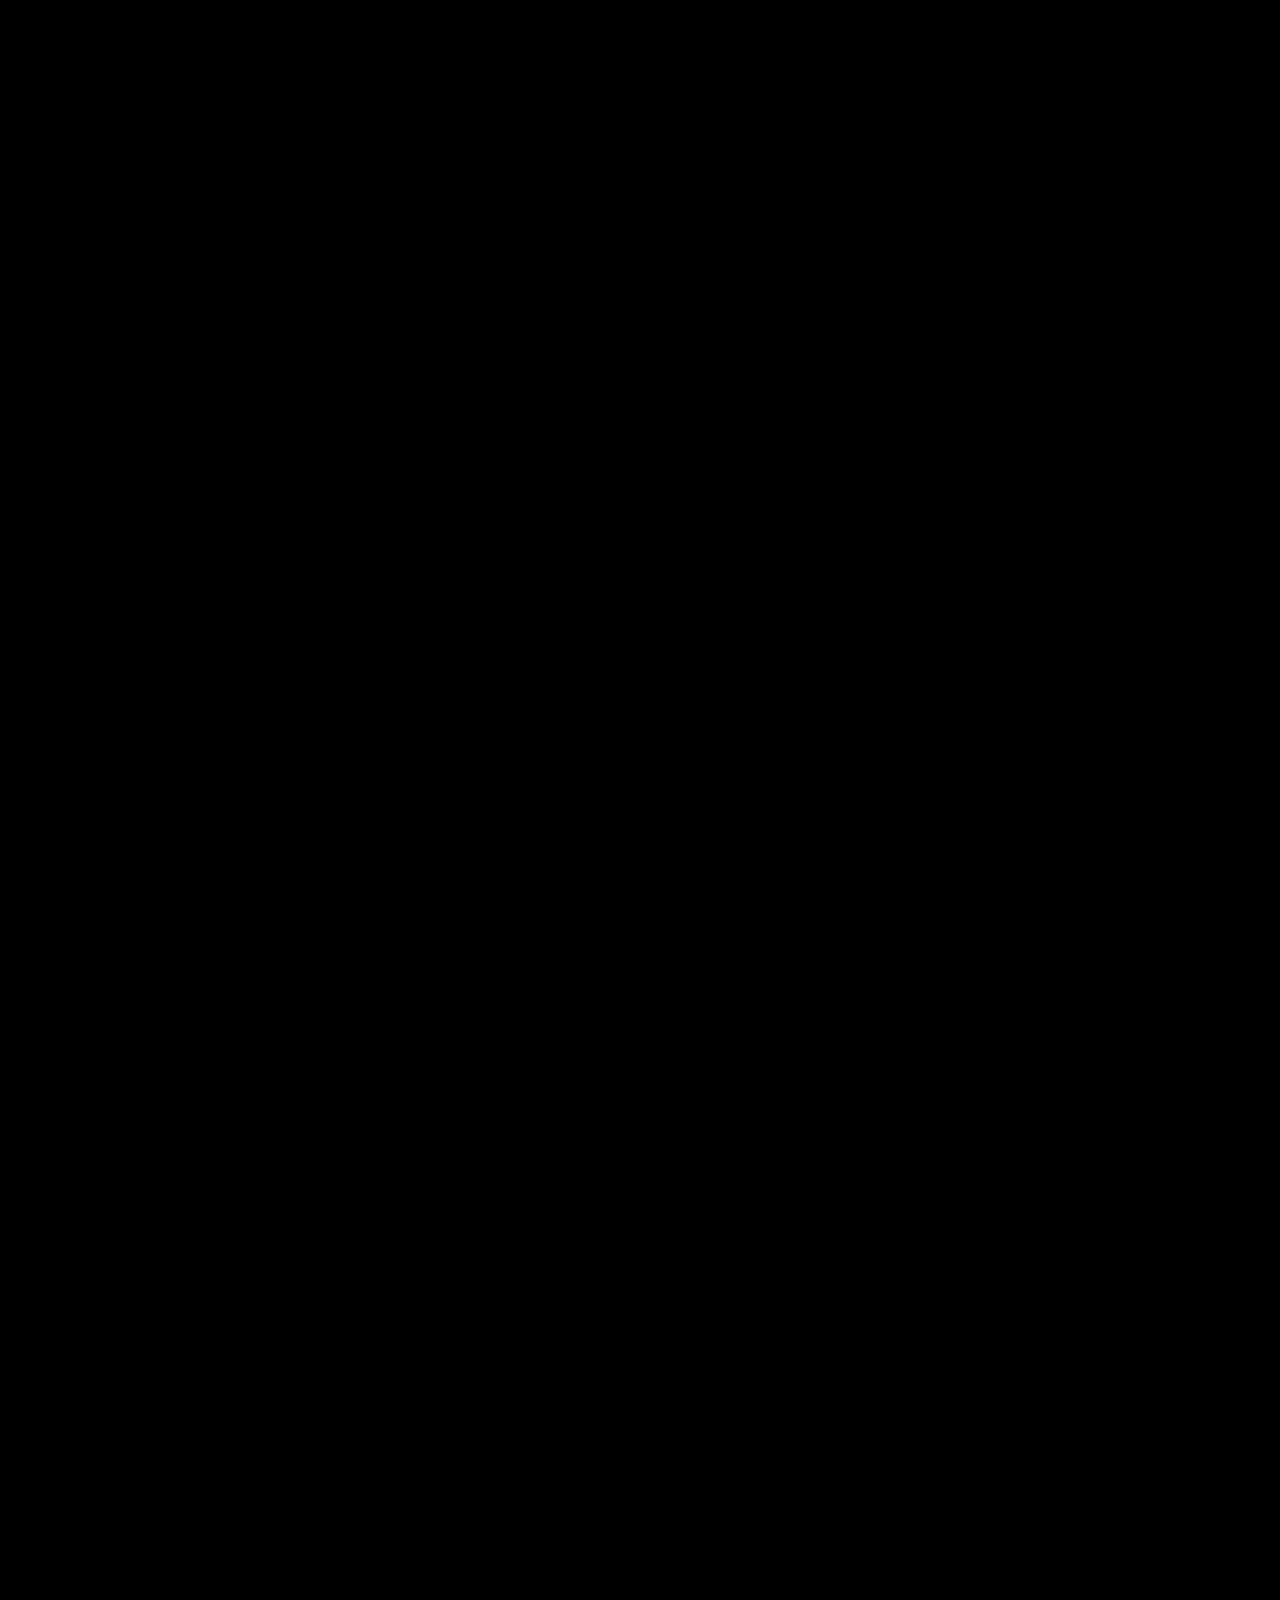
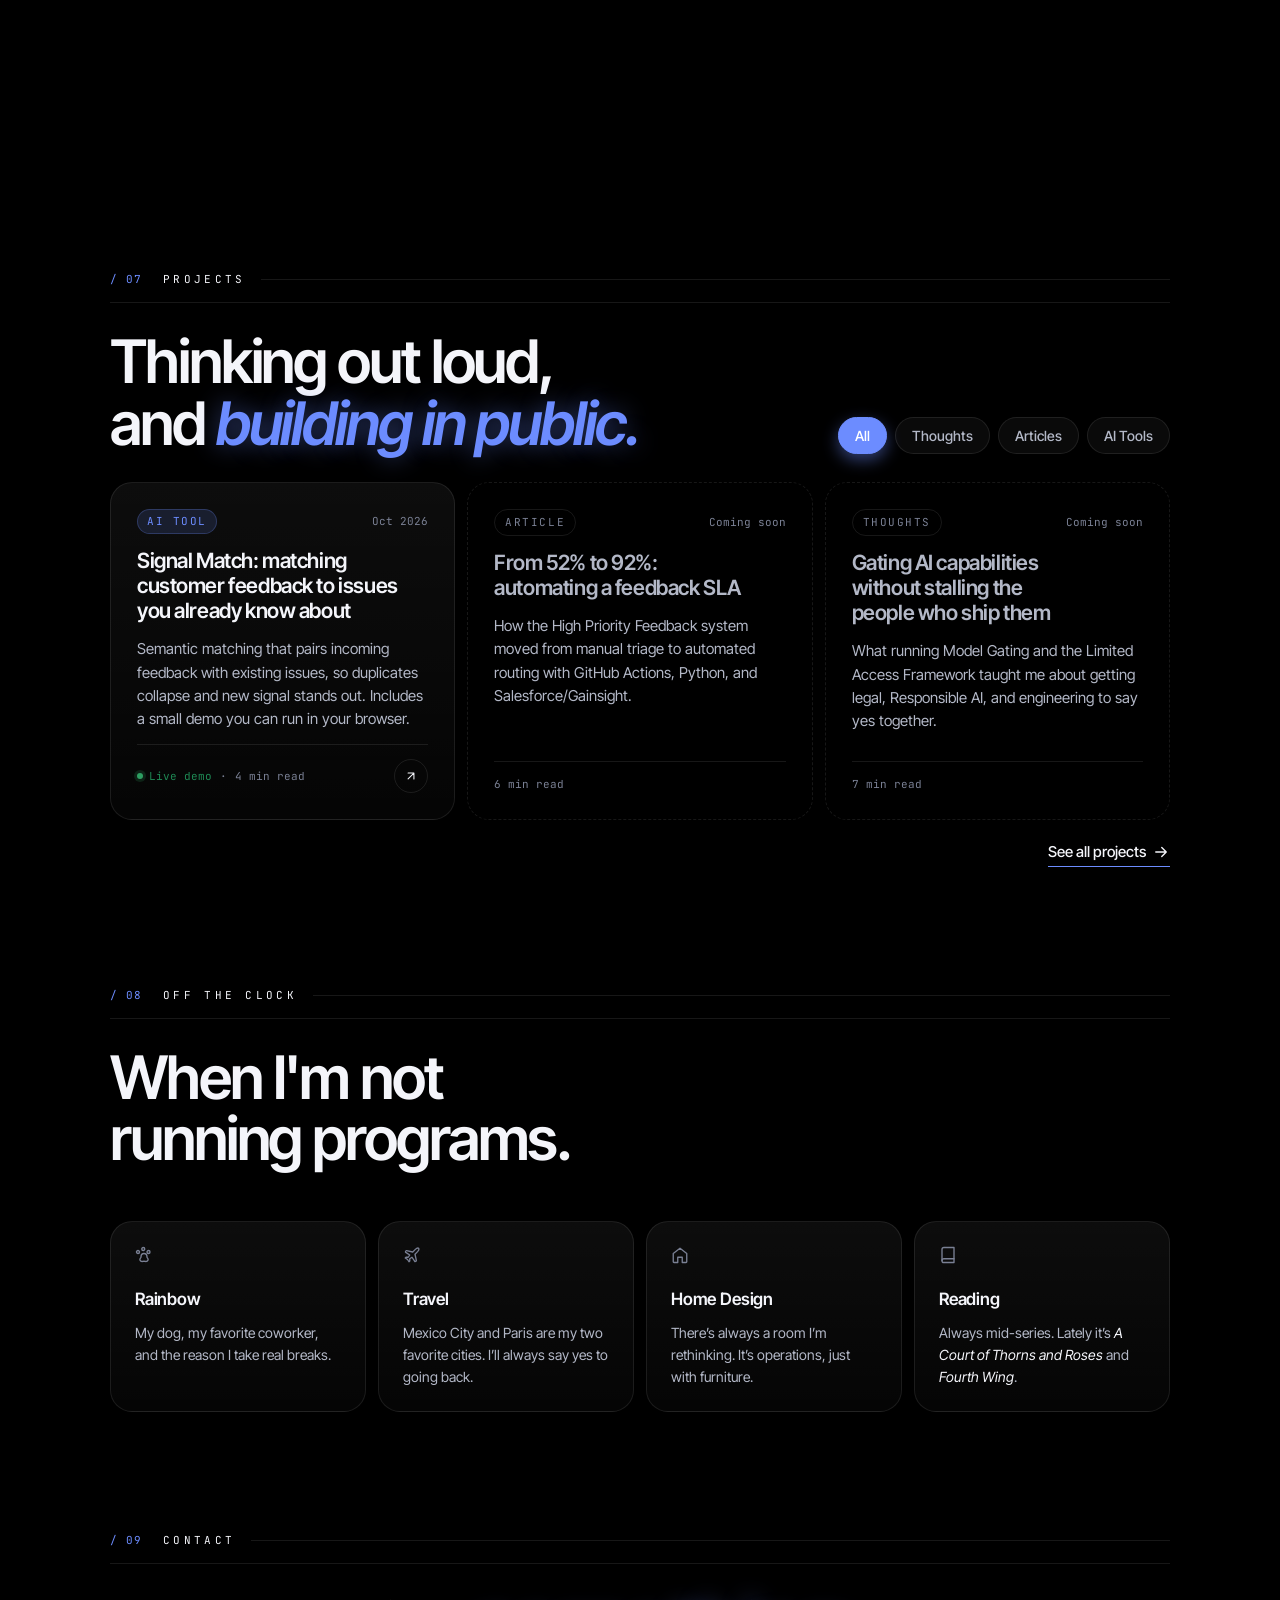
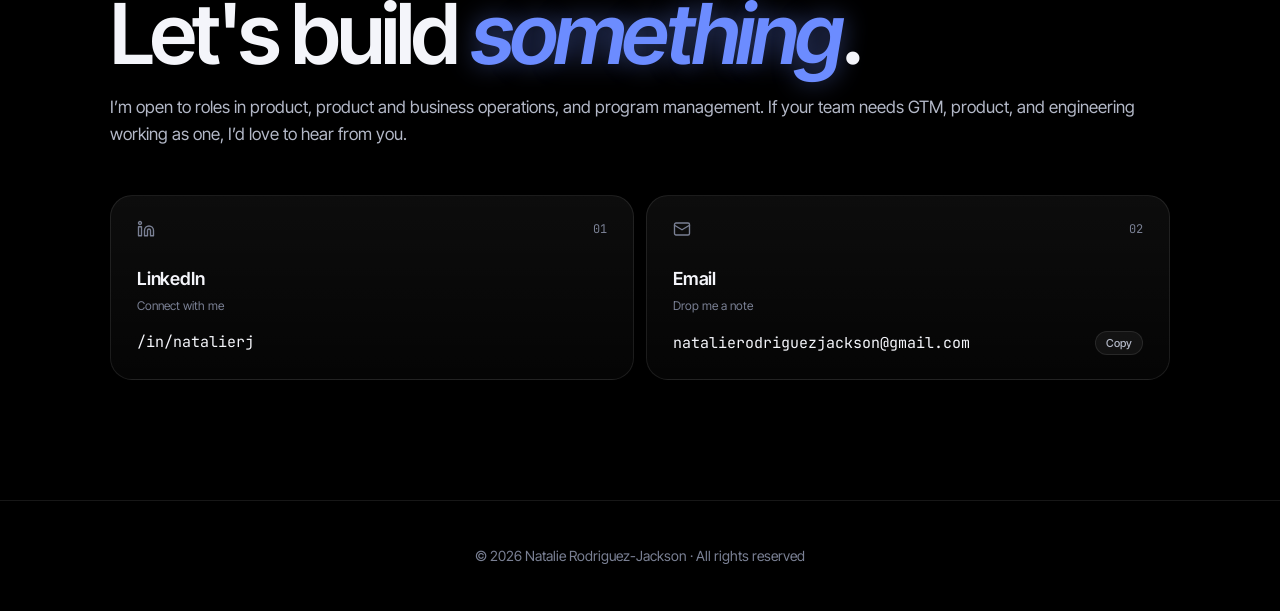
==== commit 02dc8c0d: "Rename to Signal Match, personal hobbies, remove chat/resume buttons Co-Authored-By: Claude Opus 5.5" ====
--- a/index.html
+++ b/index.html
@@ -12,7 +12,7 @@
   <link rel="preconnect" href="https://fonts.googleapis.com">
   <link rel="preconnect" href="https://fonts.gstatic.com" crossorigin>
   <link rel="stylesheet" href="https://fonts.googleapis.com/css2?family=Inter+Tight:ital,wght@0,400;0,500;0,600;1,500;1,600&family=JetBrains+Mono:wght@400;500&display=swap">
-  <link rel="stylesheet" href="assets/css/site.css?v=10">
+  <link rel="stylesheet" href="assets/css/site.css?v=11">
 </head>
 <body>
 
@@ -89,13 +89,11 @@
           <span class="eyebrow">Hello</span>
           <p>I started on the support queue, which taught me where processes break and who feels it first. Then I learned to write the code, and eventually moved into running the programs that connect GTM, product, and engineering. The thread through all of it: I can’t leave an inefficient workflow alone.</p>
           <div class="ctas" style="margin-top:8px">
-            <a class="btn or" href="#contact"><svg class="i"><use href="#i-cal"/></svg>15-min chat</a>
-            <a class="btn" href="https://www.linkedin.com/in/natalierj/" target="_blank" rel="noopener"><svg class="i"><use href="#i-arrow"/></svg>LinkedIn</a>
-            <a class="btn" href="#resume"><svg class="i"><use href="#i-doc"/></svg>Resume</a>
+            <a class="btn or" href="https://www.linkedin.com/in/natalierj/" target="_blank" rel="noopener"><svg class="i"><use href="#i-arrow"/></svg>LinkedIn</a>
           </div>
         </div>
         <div class="duo">
-          <div class="card mini"><span class="k">Most recently</span><h4>GitHub / Microsoft</h4><p>Sr. Program Manager, Technical · CoreAI</p></div>
+          <div class="card mini"><span class="k">Most recently</span><h4>GitHub / Microsoft</h4><p>Sr. Program Manager, Product Ops</p></div>
           <div class="card mini"><svg class="i ic"><use href="#i-pin"/></svg><h4>Jersey City, NJ</h4><p>ET / UTC−4</p></div>
         </div>
       </div>
@@ -133,7 +131,7 @@
       <div class="card stat"><div class="n">170</div><h5>Priority Changes Shipped</h5><p>In 18 months, through escalation paths I designed</p></div>
       <div class="card stat"><div class="n">5K→48K</div><h5>Engaged Community Users</h5><p>Monthly, after growing the GitHub community program</p></div>
       <div class="card stat"><div class="n">1,000+</div><h5>Enterprise Signals</h5><p>Connected to product roadmaps through HPF</p></div>
-      <div class="card stat"><div class="n">6,000+</div><h5>Issues Matched by AI</h5><p>Processed live by Matchy Matchy, with human review</p></div>
+      <div class="card stat"><div class="n">6,000+</div><h5>Issues Matched by AI</h5><p>Processed live by Signal Match, with human review</p></div>
       <div class="card stat"><div class="n">25+</div><h5>Stakeholders Aligned</h5><p>Across Engineering, Product, and Legal for Model Gating</p></div>
       <div class="card stat"><div class="n">160+</div><h5>PMs Using Unwrap</h5><p>After I scoped and launched it across GitHub and Microsoft</p></div>
     </div>
@@ -149,7 +147,7 @@
       <div class="card svc"><div class="tp"><span class="ico"><svg class="i"><use href="#i-msg"/></svg></span><span class="num">03</span></div><h5>Voice of Customer</h5><p>High Priority Feedback: automated triage and routing that lifted SLA attainment from 52% to 92%.</p></div>
       <div class="card svc"><div class="tp"><span class="ico"><svg class="i"><use href="#i-code"/></svg></span><span class="num">04</span></div><h5>Engineering Depth</h5><p>Former engineer in Rails, Python, and GraphQL. I build automations myself with GitHub Actions and LLMs.</p></div>
       <div class="card svc"><div class="tp"><span class="ico"><svg class="i"><use href="#i-gear"/></svg></span><span class="num">05</span></div><h5>Product Operations</h5><p>Operating models, planning rhythms, tool stacks, and reporting that keep product teams moving.</p></div>
-      <div class="card svc"><div class="tp"><span class="ico"><svg class="i"><use href="#i-spark"/></svg></span><span class="num">06</span></div><h5>Applied AI Tools</h5><p>I prototype AI tools hands-on, like Matchy Matchy, which matches customer feedback to existing issues using Azure AI Search and MCP.</p></div>
+      <div class="card svc"><div class="tp"><span class="ico"><svg class="i"><use href="#i-spark"/></svg></span><span class="num">06</span></div><h5>Applied AI Tools</h5><p>I prototype AI tools hands-on, like Signal Match, which matches customer feedback to existing issues using Azure AI Search and MCP.</p></div>
     </div>
   </section>
 
@@ -204,10 +202,10 @@
     <div class="shead"><span><i>/ 08</i>&nbsp;&nbsp;Off the clock</span></div>
     <h2 class="h2">When I'm not running programs.</h2>
     <div class="hob">
-      <div class="card hb"><svg class="i ic"><use href="#i-paw"/></svg><span>My Dog</span></div>
-      <div class="card hb"><svg class="i ic"><use href="#i-plane"/></svg><span>Travel</span></div>
-      <div class="card hb"><svg class="i ic"><use href="#i-home"/></svg><span>Home Design</span></div>
-      <div class="card hb"><svg class="i ic"><use href="#i-book"/></svg><span>Reading</span></div>
+      <div class="card hb"><svg class="i ic"><use href="#i-paw"/></svg><span>Rainbow</span><p>My dog, my favorite coworker, and the reason I take real breaks.</p></div>
+      <div class="card hb"><svg class="i ic"><use href="#i-plane"/></svg><span>Travel</span><p>Mexico City and Paris are my two favorite cities. I’ll always say yes to going back.</p></div>
+      <div class="card hb"><svg class="i ic"><use href="#i-home"/></svg><span>Home Design</span><p>There’s always a room I’m rethinking. It’s operations, just with furniture.</p></div>
+      <div class="card hb"><svg class="i ic"><use href="#i-book"/></svg><span>Reading</span><p>Always mid-series. Lately it’s <em>A Court of Thorns and Roses</em> and <em>Fourth Wing</em>.</p></div>
     </div>
   </section>
 
@@ -230,7 +228,7 @@
 </footer>
 <a class="totop" href="#home" aria-label="Back to top"><svg class="i"><use href="#i-up"/></svg></a>
 
-<script src="assets/js/posts.js?v=5"></script>
-<script src="assets/js/site.js?v=10"></script>
+<script src="assets/js/posts.js?v=11"></script>
+<script src="assets/js/site.js?v=11"></script>
 </body>
 </html>
--- a/assets/css/site.css
+++ b/assets/css/site.css
@@ -211,9 +211,11 @@
 
 /* ---------- Hobbies ---------- */
 .hob{display:grid;grid-template-columns:repeat(4,1fr);gap:12px}
-.hb{padding:22px;display:grid;gap:22px;transition:transform .25s}
-.hb .ic{color:var(--muted)}
-.hb span{font-size:15px;font-weight:500}
+.hb{padding:24px;display:grid;gap:10px;align-content:start;transition:transform .25s}
+.hb .ic{color:var(--muted);margin-bottom:12px}
+.hb span{font-size:17px;font-weight:600;letter-spacing:-.01em}
+.hb p{font-size:14px;color:var(--ink2);line-height:1.55}
+.hb p em{color:var(--ink)}
 .hb:hover{transform:translateY(-3px)}
 .hb:hover .ic{color:var(--accent)}
 @media (max-width:760px){.hob{grid-template-columns:1fr 1fr}}
@@ -377,7 +379,7 @@
 .journey::before{top:0;background:linear-gradient(#000,transparent)}
 .journey::after{bottom:0;background:linear-gradient(transparent,#000)}
 
-/* Demo (Matchy Matchy) */
+/* Demo (Signal Match) */
 .demo textarea{color:var(--ink)}
 .demo .samples button{background:rgba(255,255,255,.04);color:var(--ink2)}
 .res{background:rgba(255,255,255,.03)}
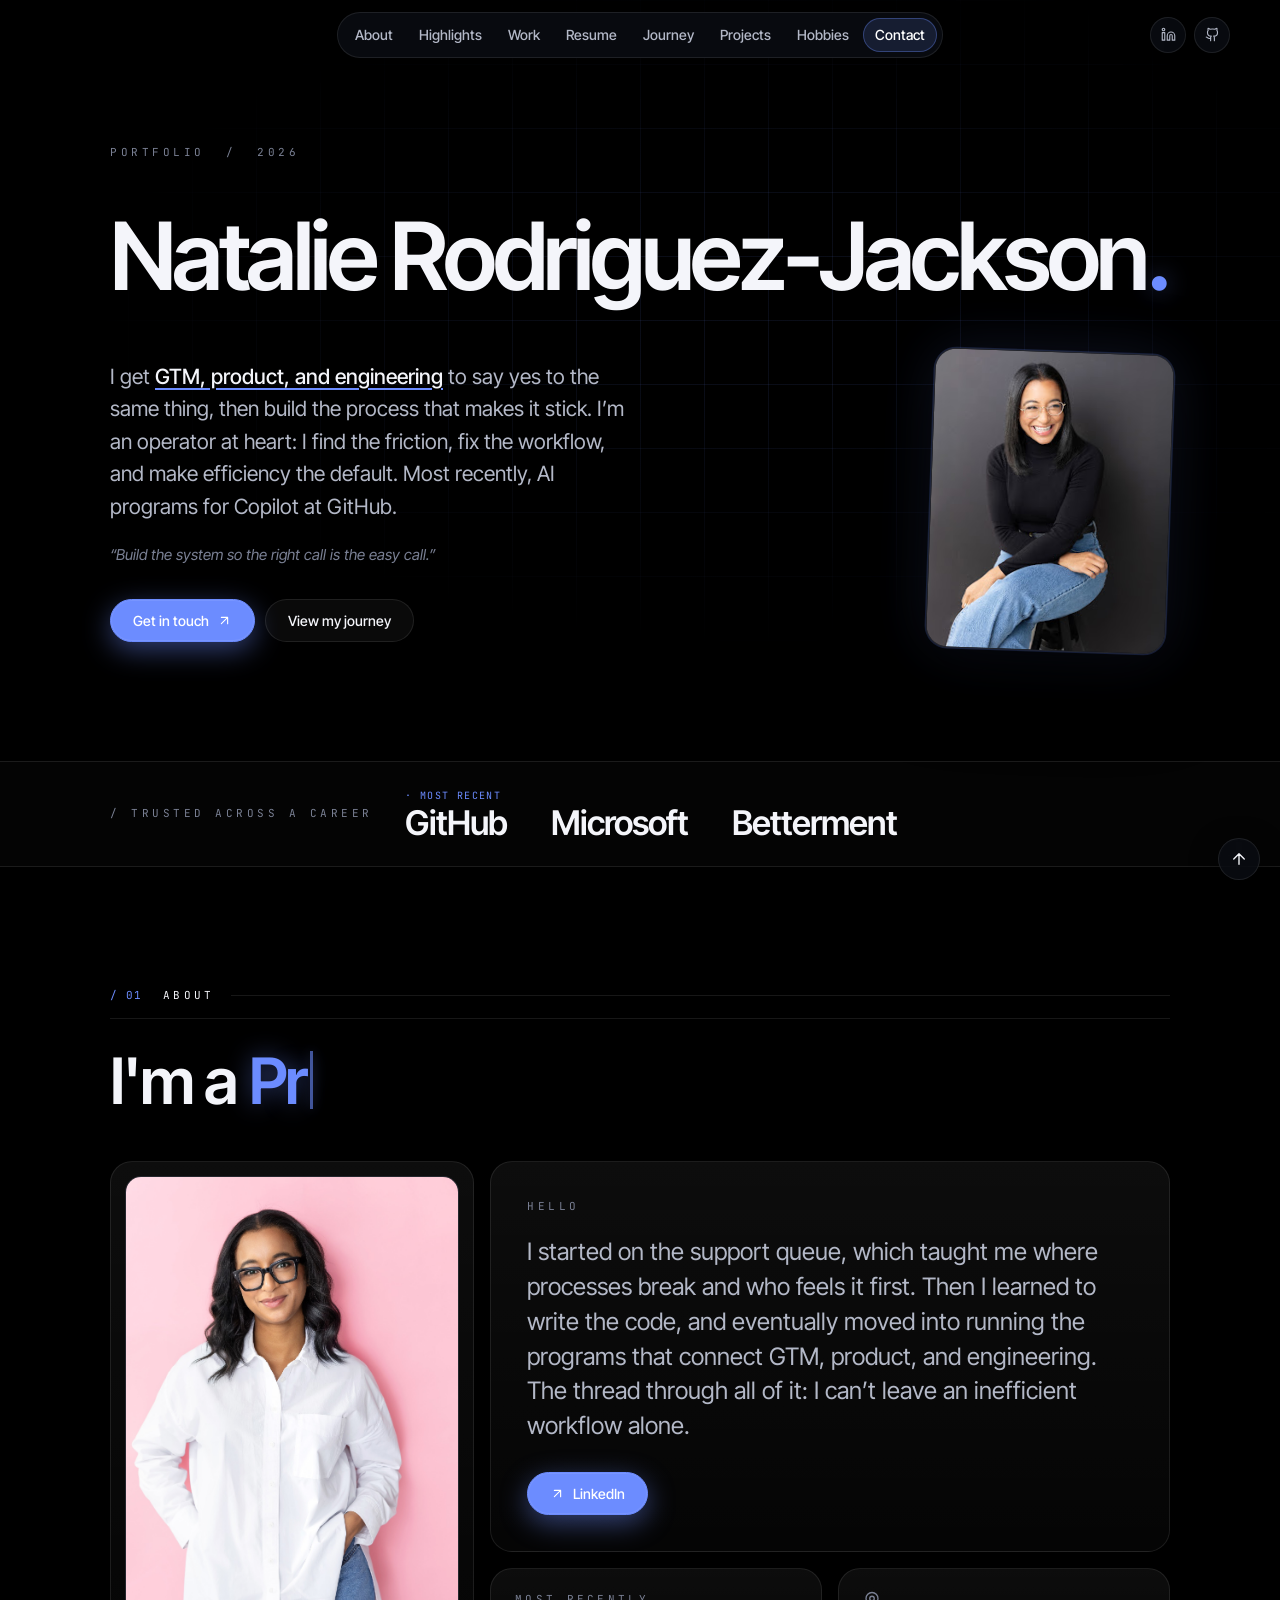
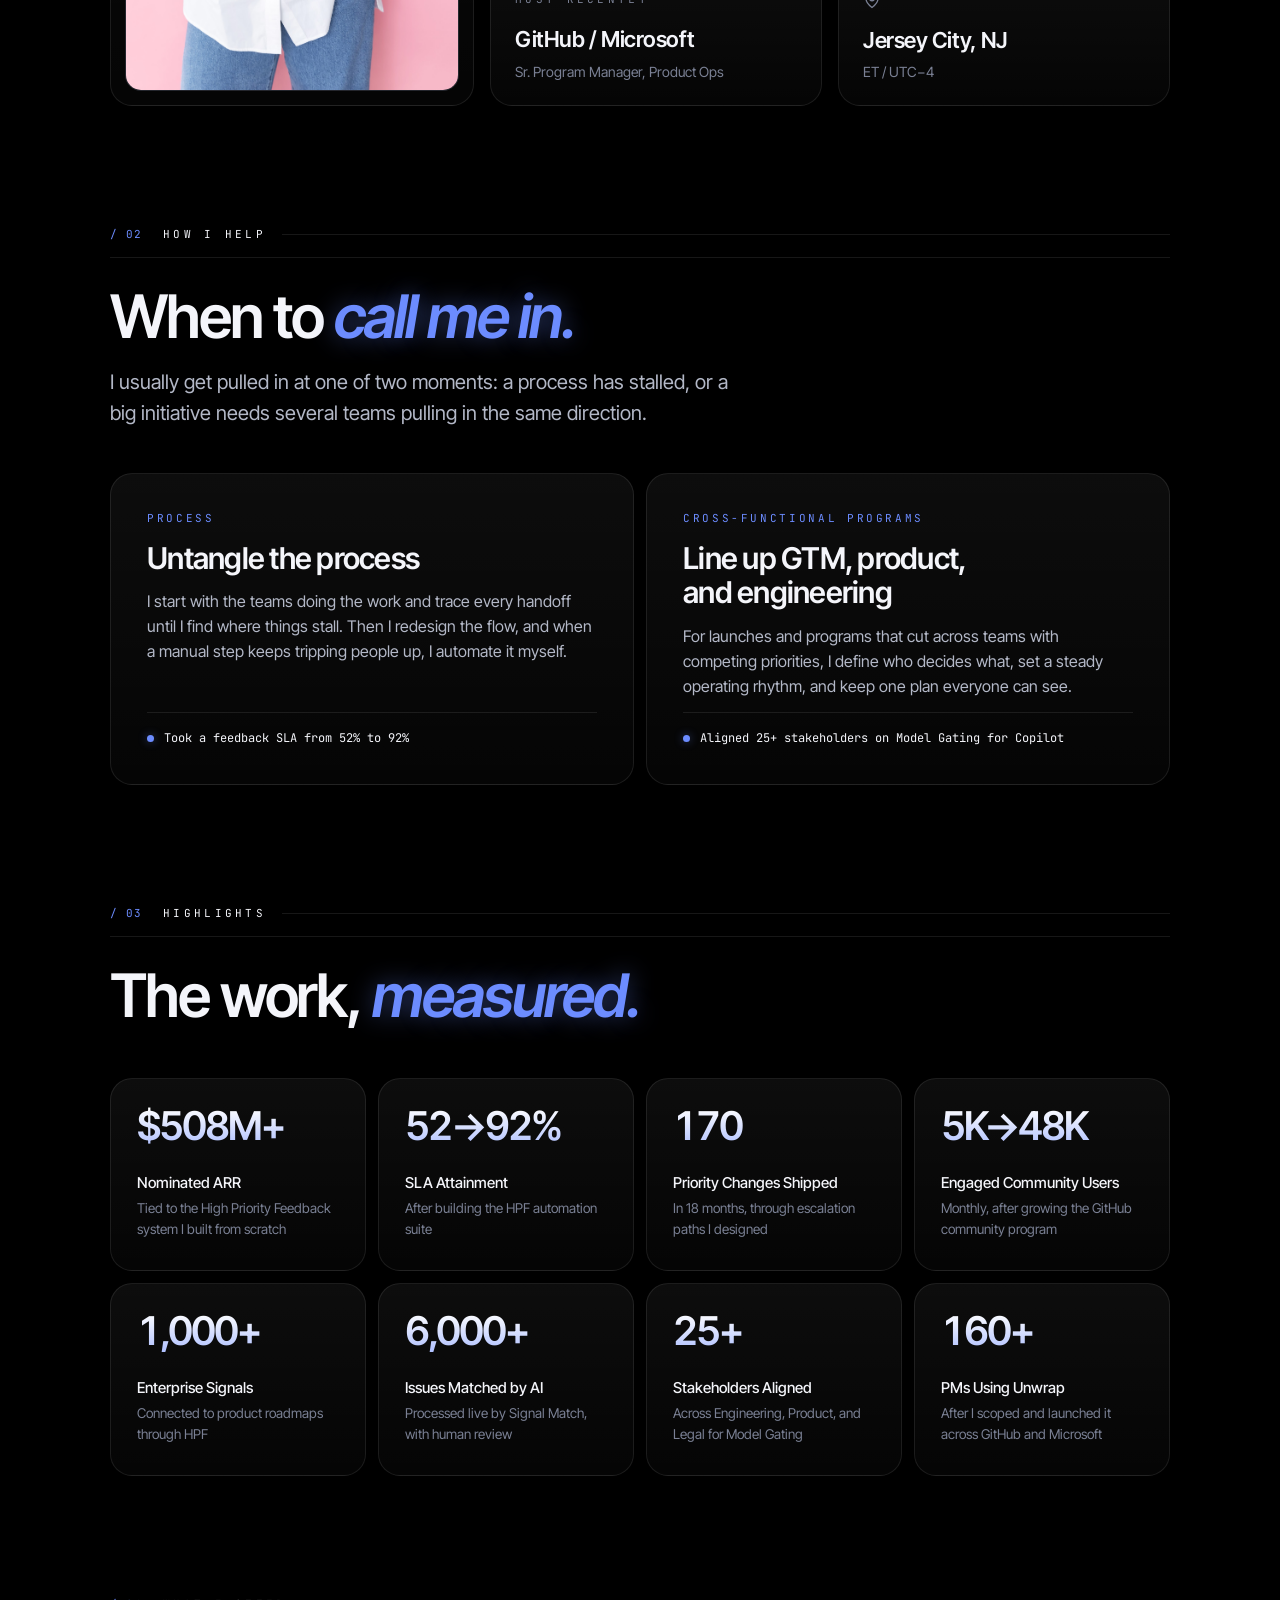
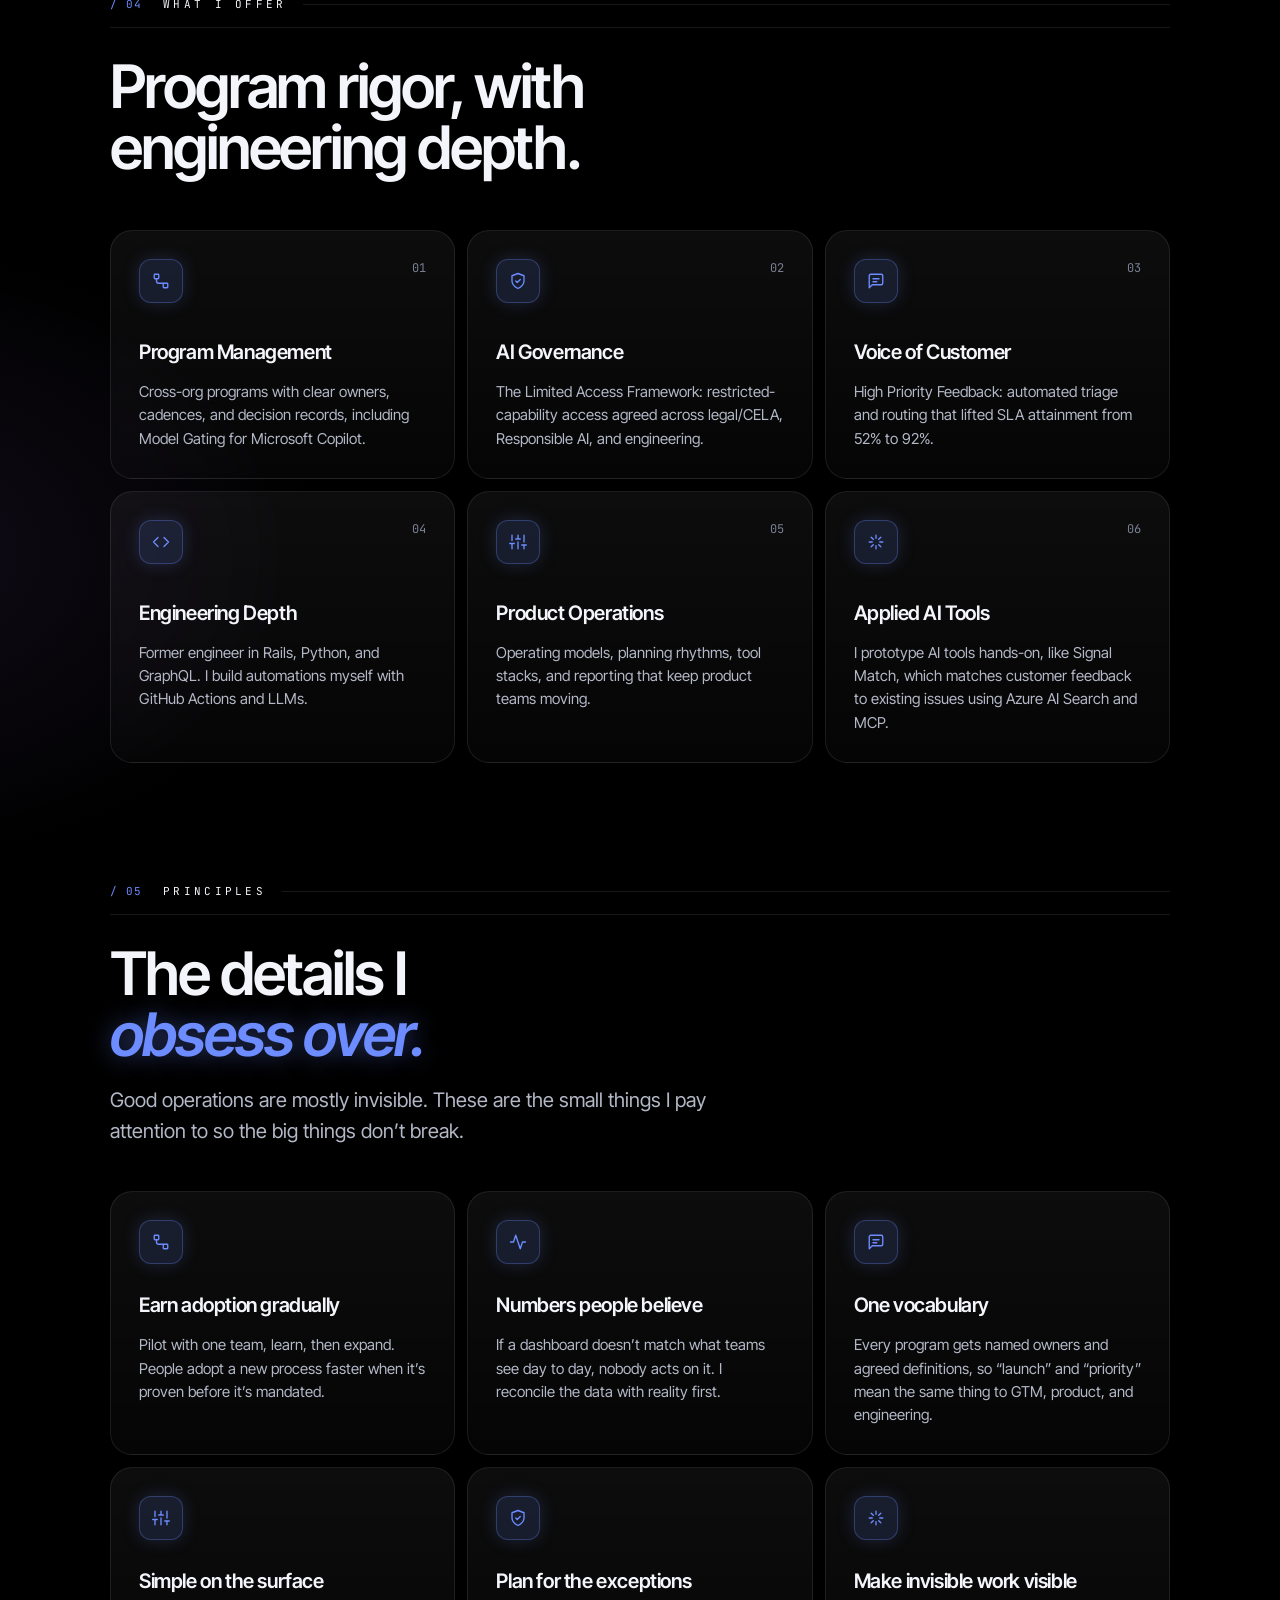
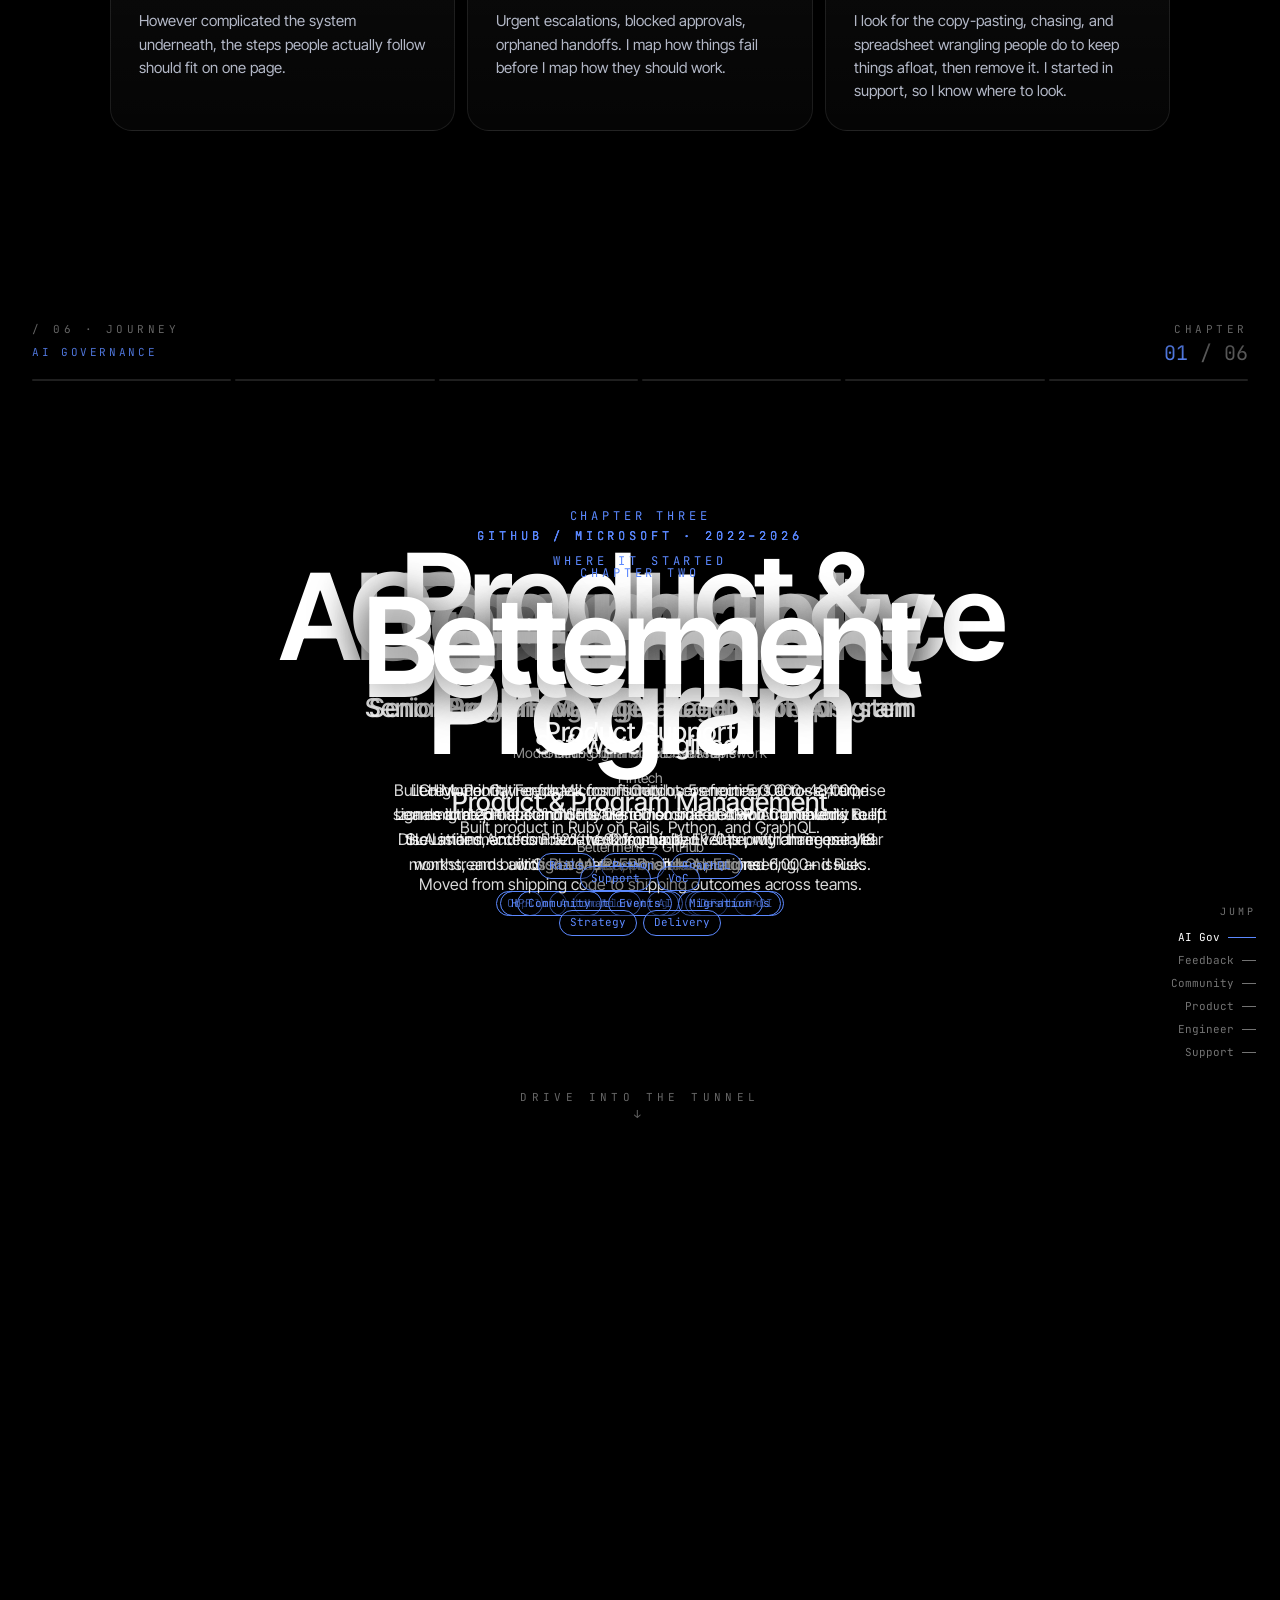
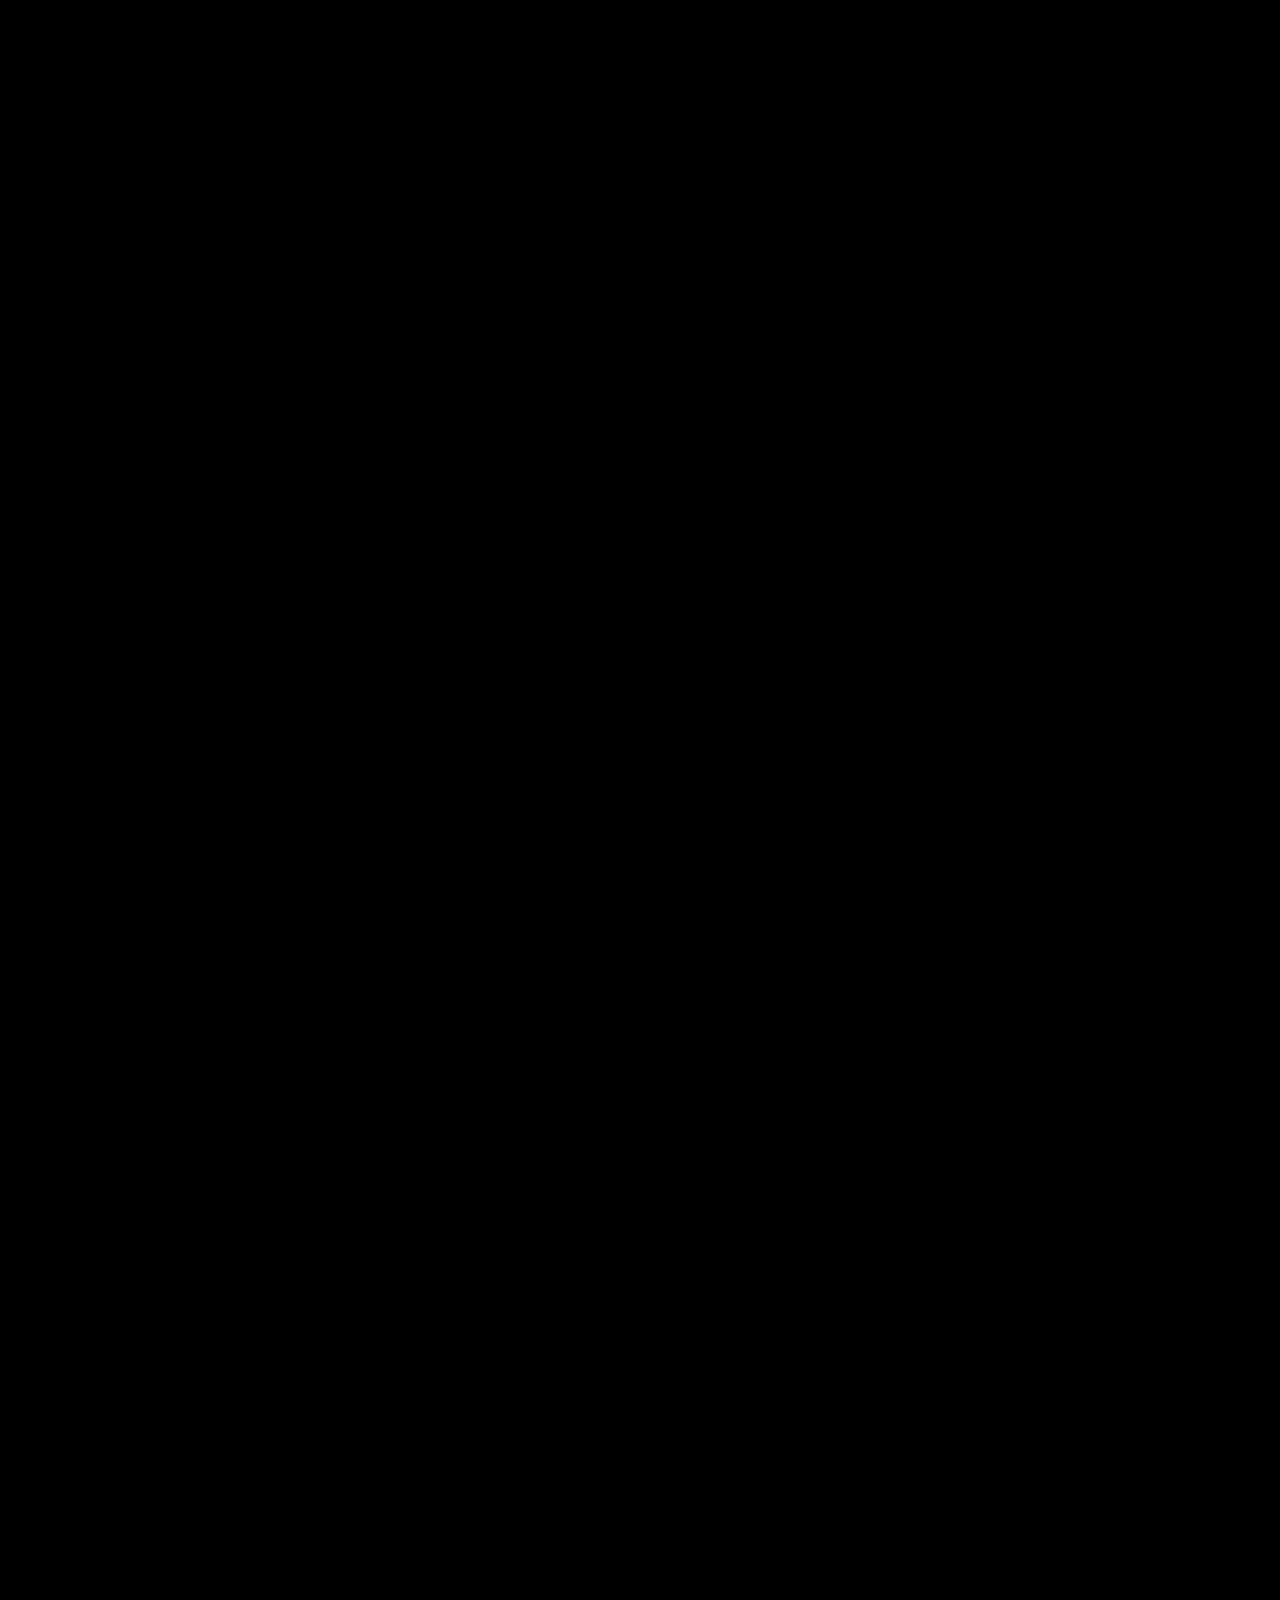
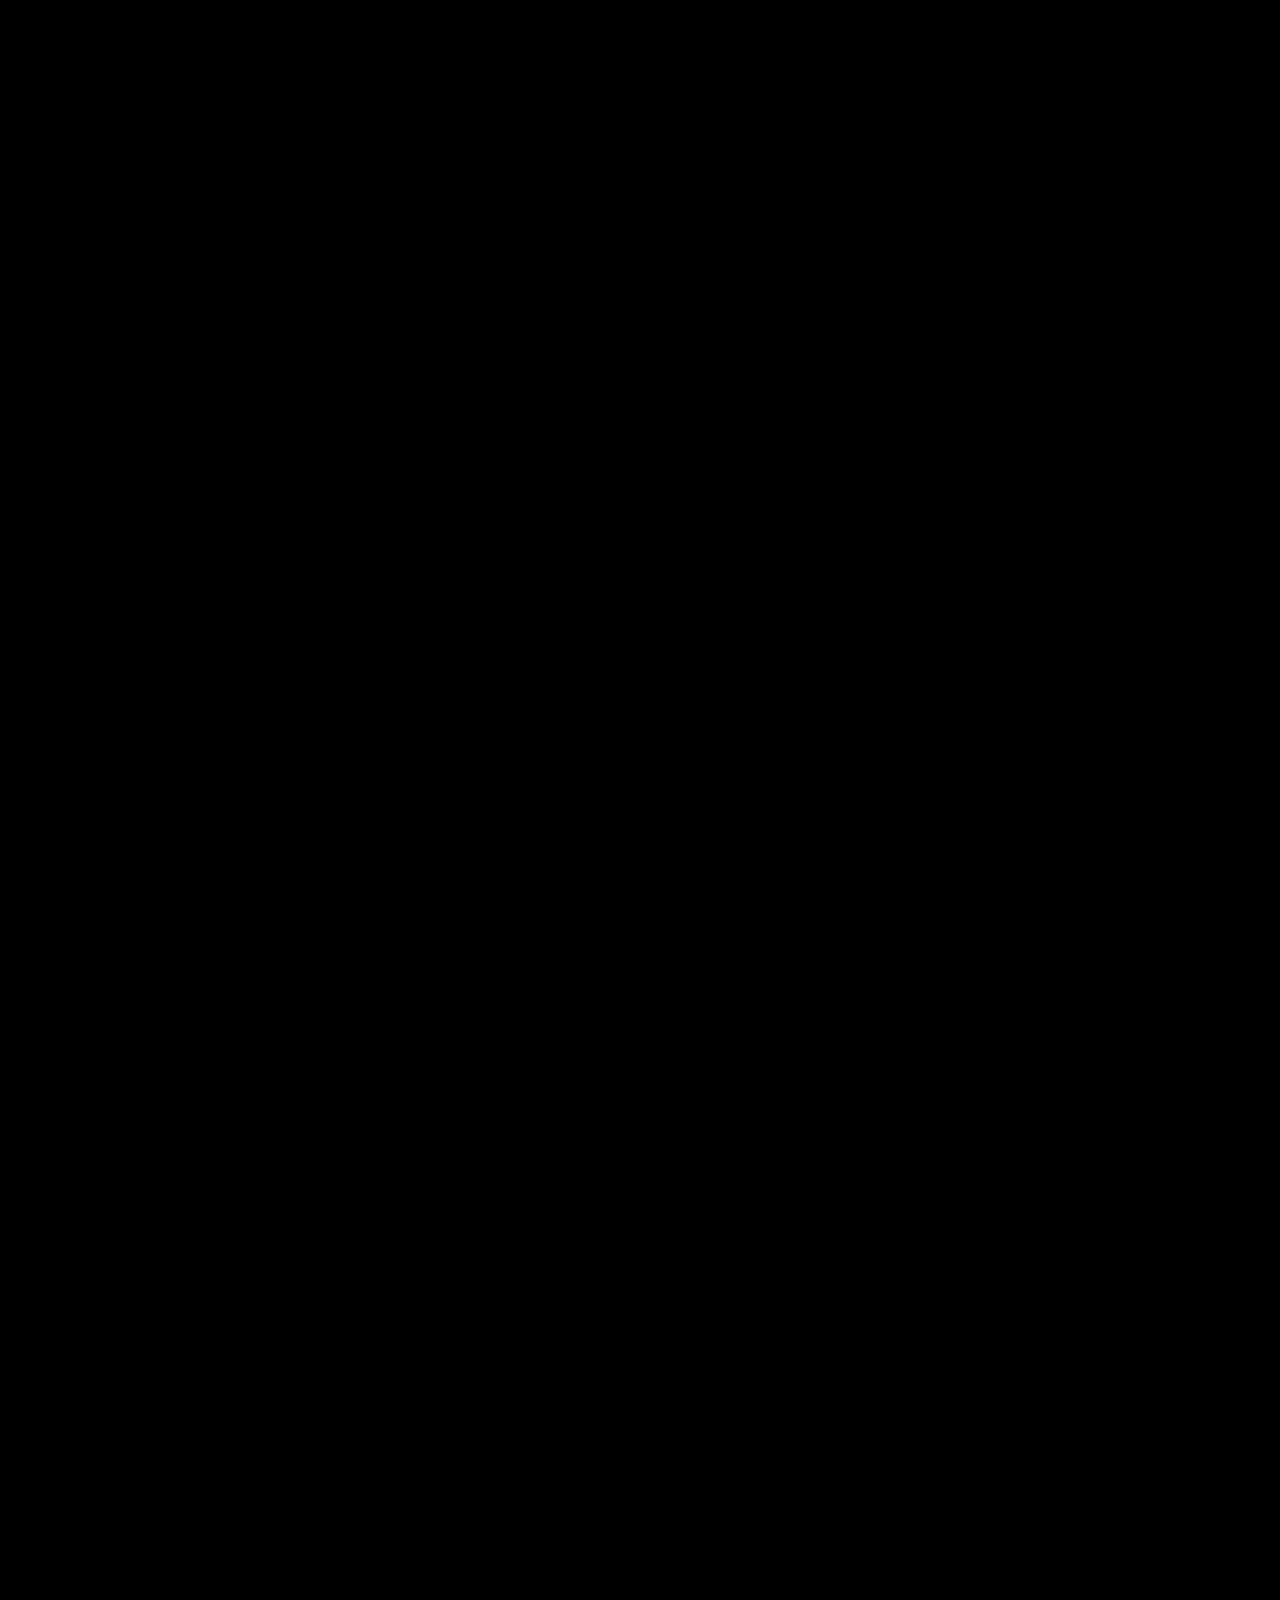
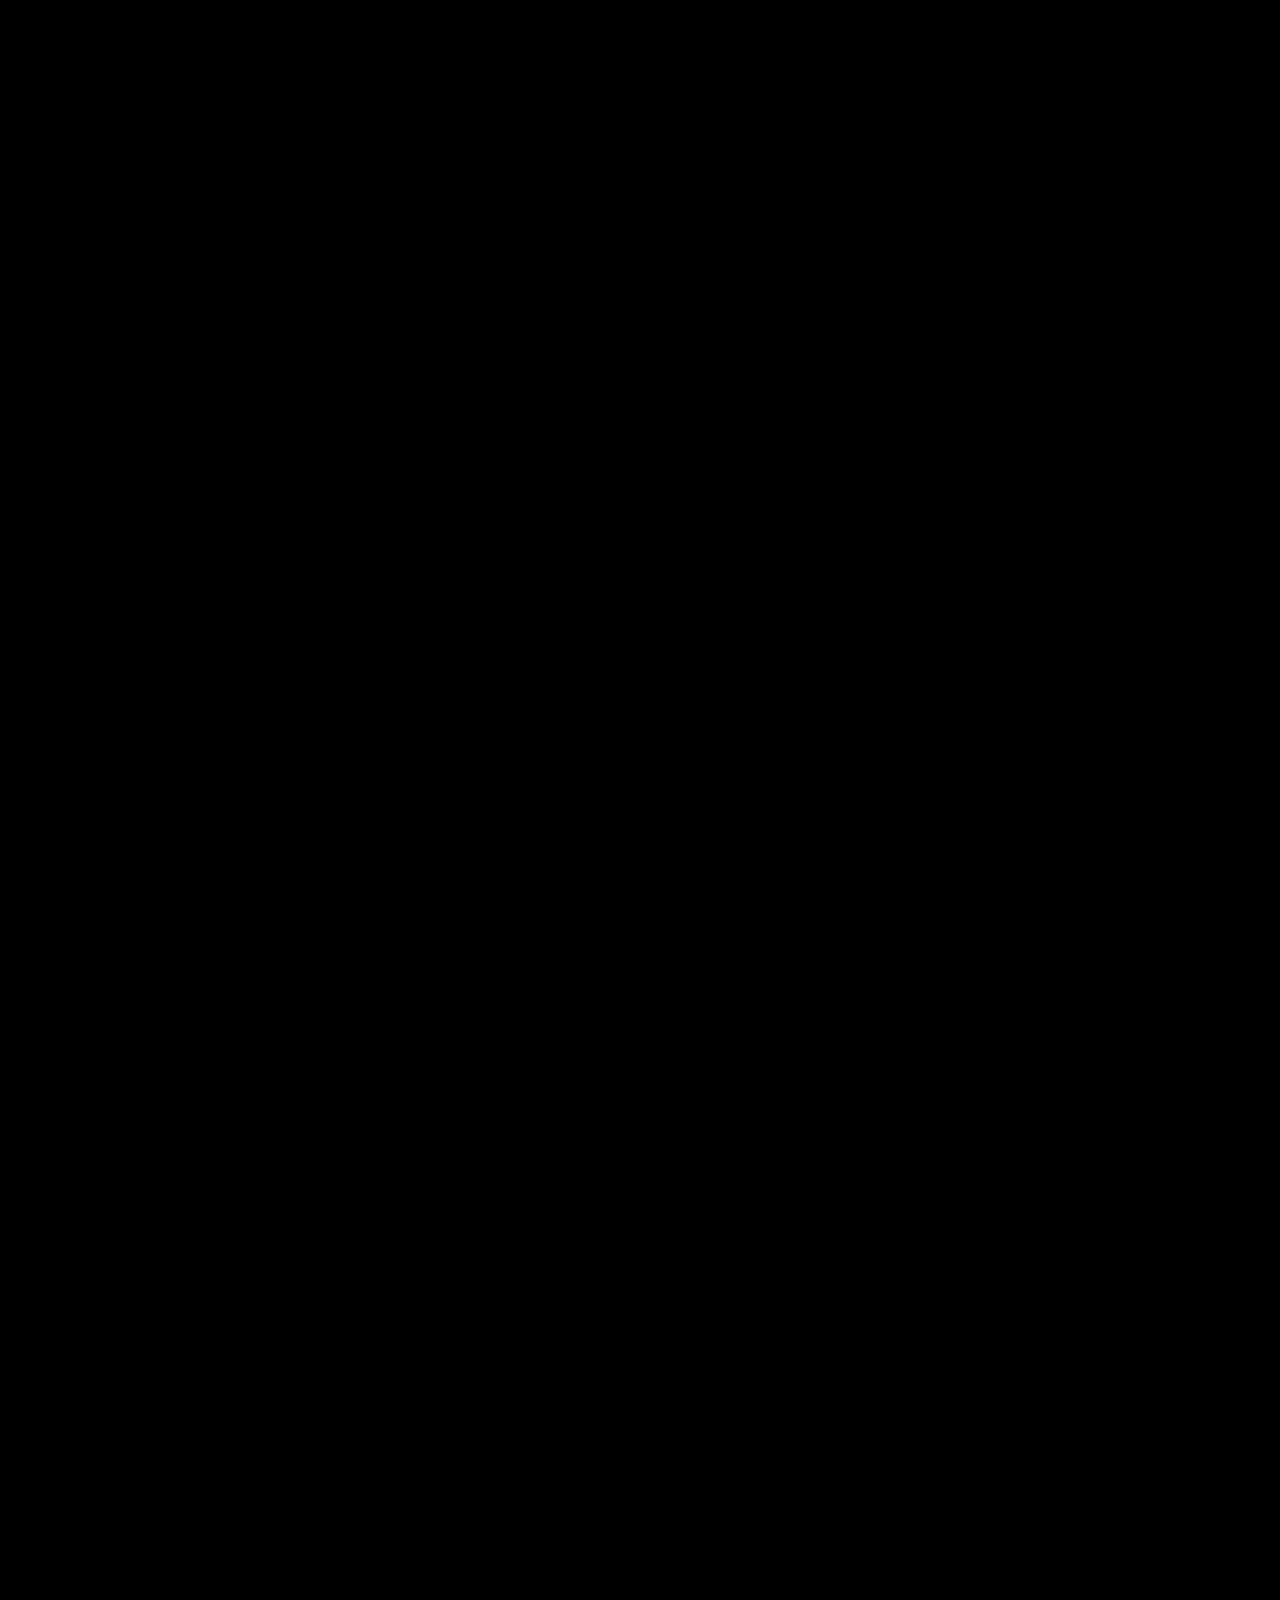
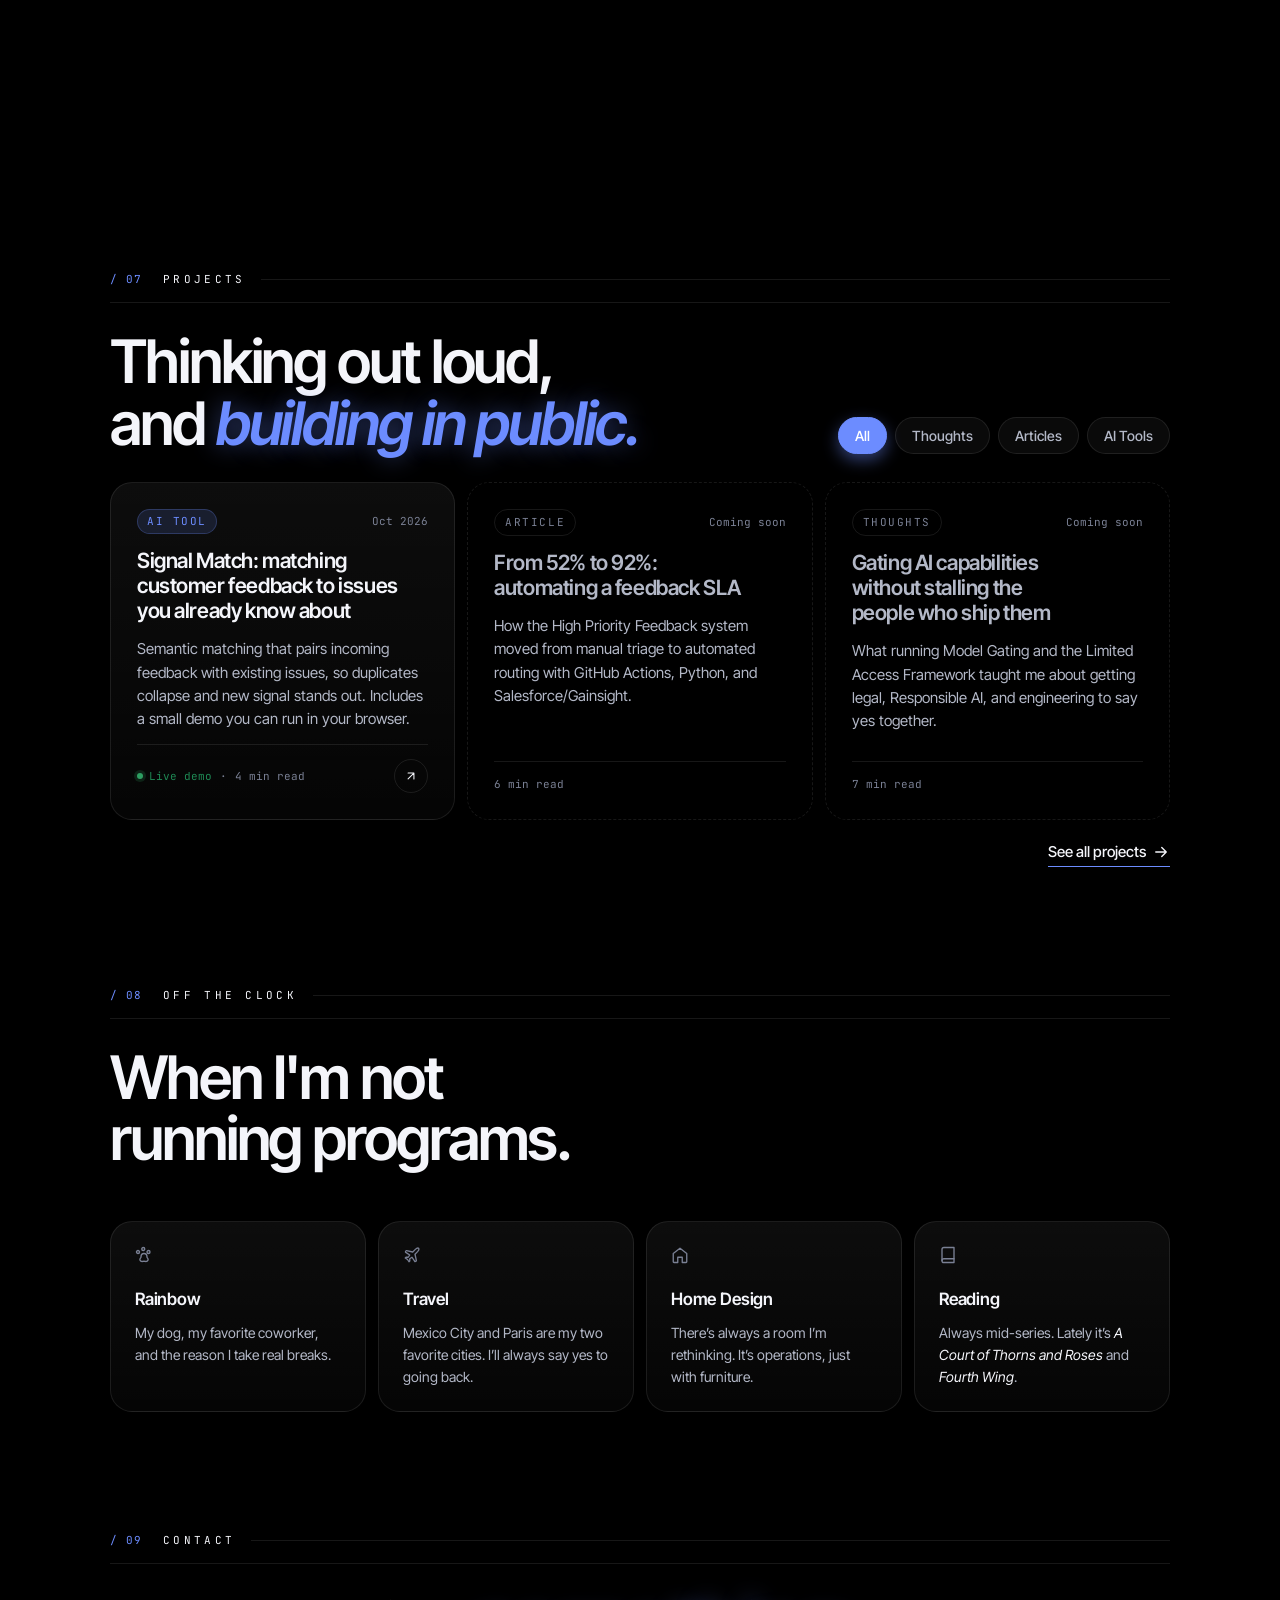
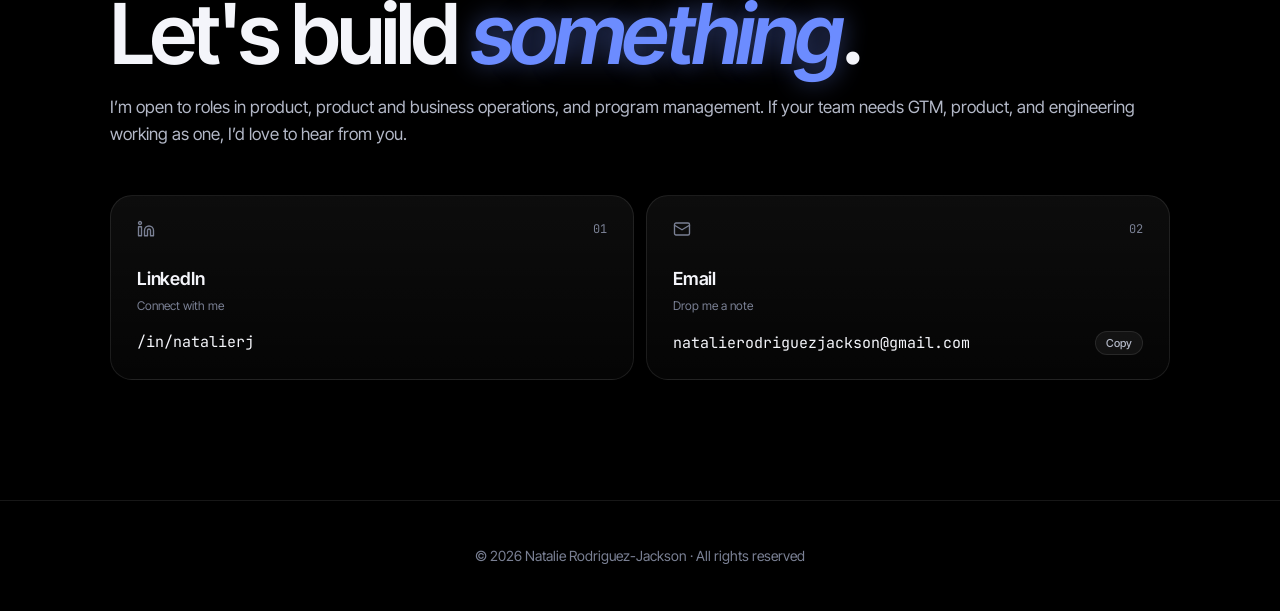
==== commit 5a4e08e5: "Add resume page Co-Authored-By: Claude Opus 5.5 <noreply@anthropic.com>" ====
--- a/index.html
+++ b/index.html
@@ -12,7 +12,7 @@
   <link rel="preconnect" href="https://fonts.googleapis.com">
   <link rel="preconnect" href="https://fonts.gstatic.com" crossorigin>
   <link rel="stylesheet" href="https://fonts.googleapis.com/css2?family=Inter+Tight:ital,wght@0,400;0,500;0,600;1,500;1,600&family=JetBrains+Mono:wght@400;500&display=swap">
-  <link rel="stylesheet" href="assets/css/site.css?v=11">
+  <link rel="stylesheet" href="assets/css/site.css?v=12">
 </head>
 <body>
 
@@ -23,7 +23,8 @@
       <a href="#about">About</a>
       <a href="#highlights">Highlights</a>
       <a href="#services">Work</a>
-      <a href="#resume">Journey</a>
+      <a href="resume/">Resume</a>
+      <a href="#journey">Journey</a>
       <a href="#writing">Projects</a>
       <a href="#hobbies">Hobbies</a>
       <a href="#contact">Contact</a>
@@ -49,7 +50,7 @@
         <p class="quote">“Build the system so the right call is the easy call.”</p>
         <div class="ctas">
           <a class="btn or" href="#contact">Get in touch <svg class="i"><use href="#i-arrow"/></svg></a>
-          <a class="btn" href="#resume">View my journey</a>
+          <a class="btn" href="#journey">View my journey</a>
         </div>
       </div>
       <div class="photo-wrap">
@@ -167,7 +168,7 @@
   </section>
 
   <!-- ============ 06 JOURNEY (scroll tunnel; chapters live in assets/js/site.js) ============ -->
-  <section id="resume" class="journey" aria-label="Career journey">
+  <section id="journey" class="journey" aria-label="Career journey">
     <div class="stage">
       <canvas id="tunnel" aria-hidden="true"></canvas>
       <div class="jhud">
@@ -229,6 +230,6 @@
 <a class="totop" href="#home" aria-label="Back to top"><svg class="i"><use href="#i-up"/></svg></a>
 
 <script src="assets/js/posts.js?v=11"></script>
-<script src="assets/js/site.js?v=11"></script>
+<script src="assets/js/site.js?v=12"></script>
 </body>
 </html>
--- a/assets/css/site.css
+++ b/assets/css/site.css
@@ -405,3 +405,41 @@
 .cr .ico{margin-bottom:14px}
 .cr h5{font-size:20px;font-weight:600;letter-spacing:-.02em}
 .cr p{font-size:15px;color:var(--ink2)}
+
+/* ---------- Resume page ---------- */
+.resume{padding-bottom:clamp(64px,9vw,110px)}
+.resume .page-title{white-space:nowrap;font-size:clamp(24px,6.2vw,84px);max-width:none}
+.resume .page-head .eyebrow{display:block}
+.rv-org+ul{margin-top:14px}
+.rv-contact{display:flex;flex-wrap:wrap;gap:10px 22px;margin-top:24px;font-family:var(--mono);font-size:13px;color:var(--ink2)}
+.rv-contact a,.rv-contact span{display:inline-flex;align-items:center;gap:8px}
+.rv-contact a:hover{color:var(--accent)}
+.rv-contact svg.i{width:15px;height:15px;color:var(--accent)}
+.rv-sec{border-top:1px solid var(--line);padding-top:clamp(28px,4vw,40px);margin-top:clamp(28px,4vw,40px)}
+.rv-h{font-family:var(--mono);font-size:12px;letter-spacing:.3em;text-transform:uppercase;color:var(--accent);font-weight:500;margin-bottom:28px}
+.rv-job{display:grid;grid-template-columns:200px minmax(0,1fr);gap:clamp(16px,4vw,48px);padding-bottom:36px}
+.rv-job+.rv-job{border-top:1px solid var(--line);padding-top:36px}
+.rv-when{display:grid;gap:4px;align-content:start;font-family:var(--mono);font-size:13px;color:var(--muted)}
+.rv-when b{color:var(--ink);font-weight:500}
+.rv-body{max-width:72ch}
+.rv-body h3{font-size:clamp(22px,2.4vw,28px);font-weight:600;letter-spacing:-.02em;line-height:1.2}
+.rv-org{color:var(--ink2);margin-top:4px}
+.rv-body h4{font-family:var(--mono);font-size:11px;letter-spacing:.24em;text-transform:uppercase;color:var(--muted);font-weight:500;margin:28px 0 12px}
+.rv-lead{margin:14px 0 6px;color:var(--ink)}
+.rv-body ul{margin:0;padding-left:1.1em;display:grid;gap:8px}
+.rv-body li{color:var(--ink2);font-size:15.5px;line-height:1.6}
+.rv-body li b,.rv-lead b{color:var(--ink);font-weight:600}
+.rv-body li::marker{color:var(--accent)}
+.rv-skills{display:grid;grid-template-columns:repeat(3,minmax(0,1fr));gap:12px}
+.rv-skills>div{padding:22px;border:1px solid var(--line);border-radius:18px;background:rgba(255,255,255,.03)}
+.rv-skills h5{font-size:16px;font-weight:600;margin-bottom:8px}
+.rv-skills p{font-size:14.5px;color:var(--ink2);line-height:1.6}
+@media (max-width:760px){.rv-job{grid-template-columns:1fr}.rv-skills{grid-template-columns:1fr}}
+@media print{
+  :root{--bg:#fff;--ink:#111;--ink2:#333;--muted:#555;--line:#ddd;--accent:#2b4fd8}
+  body{background:#fff!important}
+  .top,.totop,.back,footer,.hero::before{display:none!important}
+  .page-head{padding-top:0}
+  .page-title em{text-shadow:none}
+  .rv-skills>div{background:none}
+}
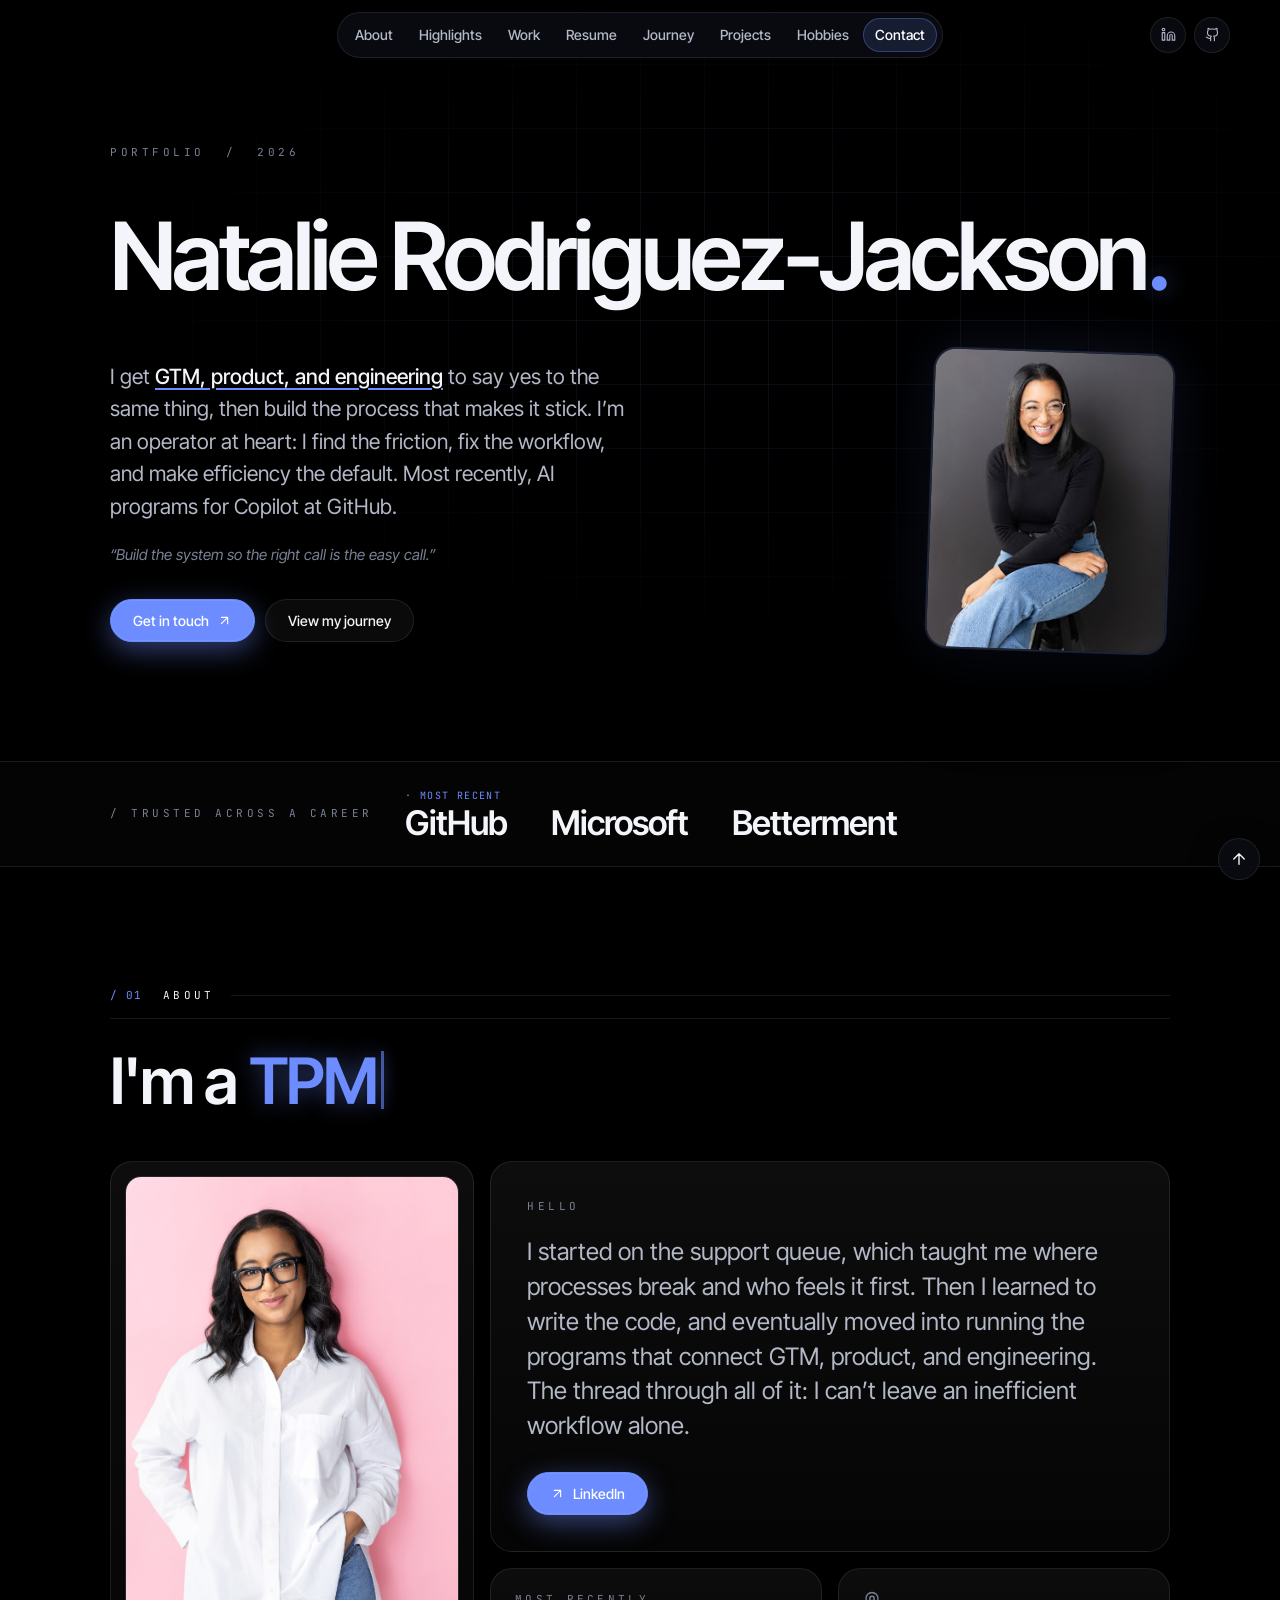
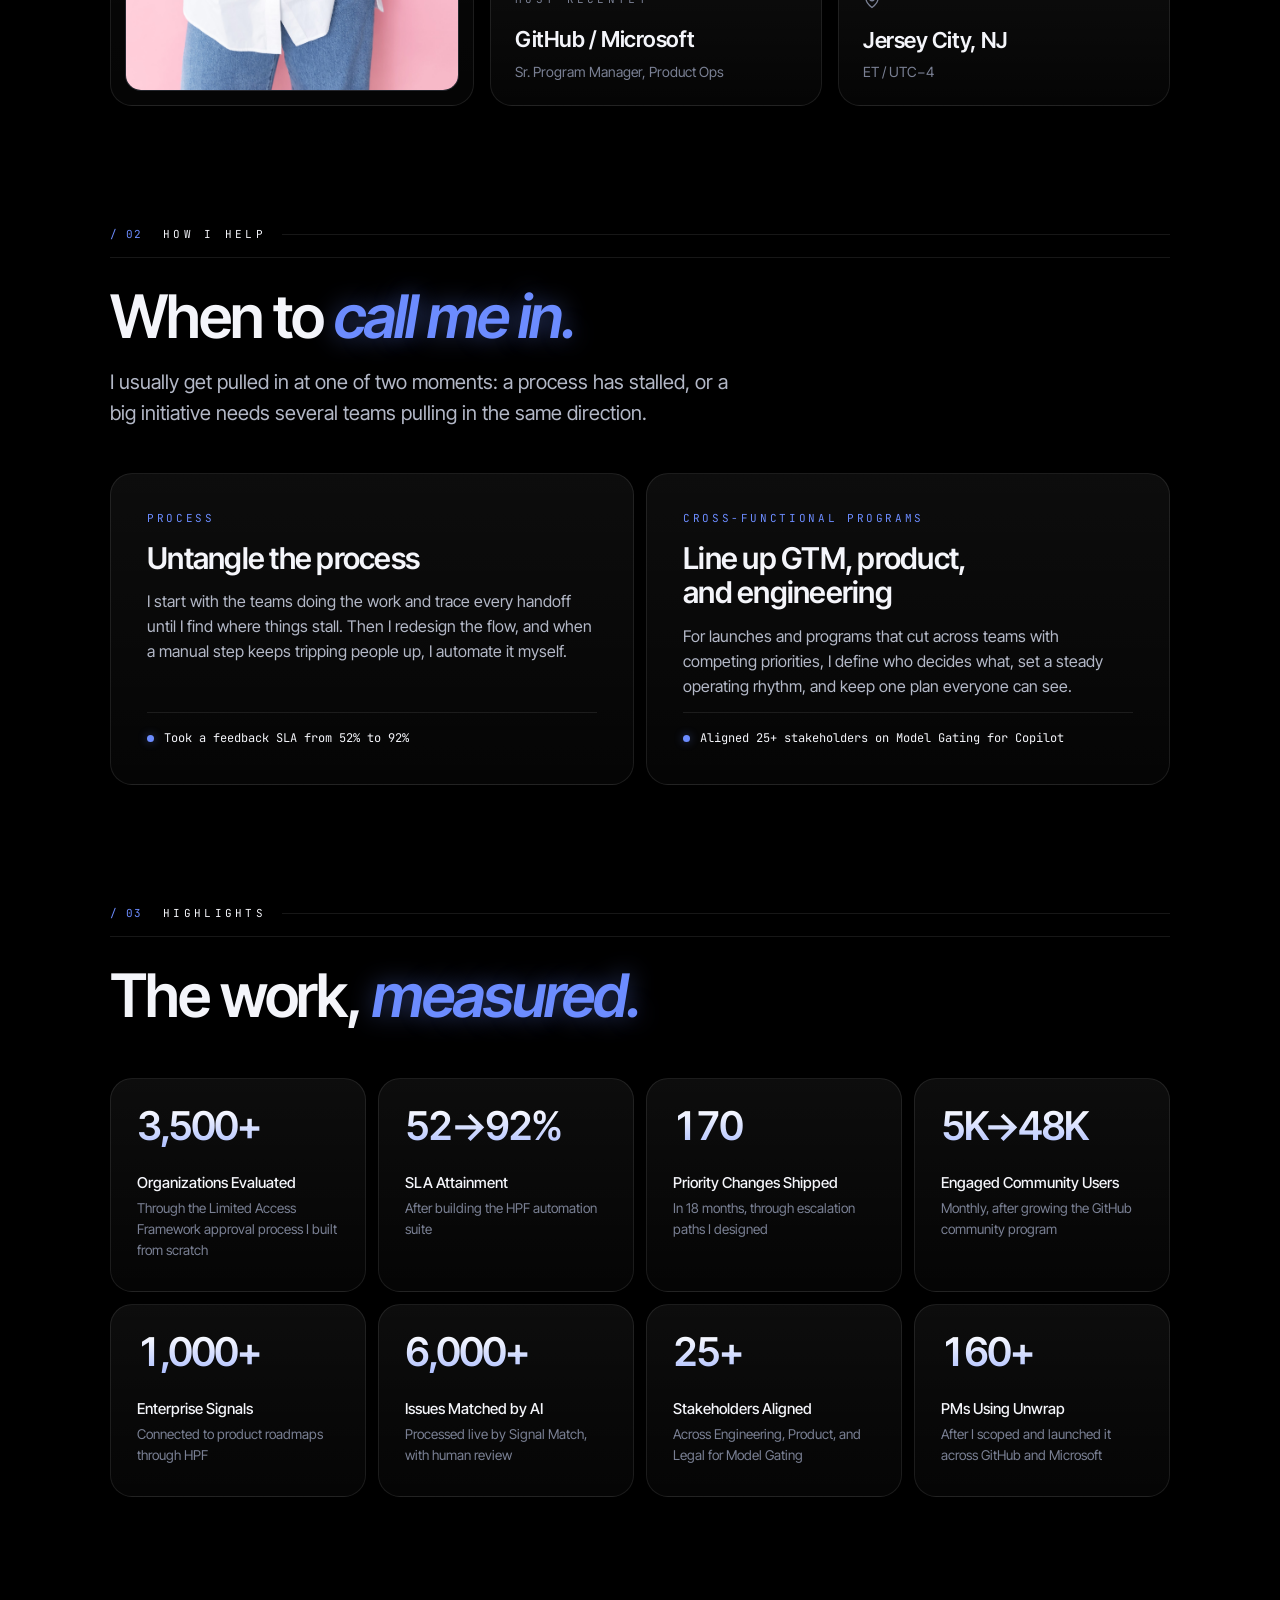
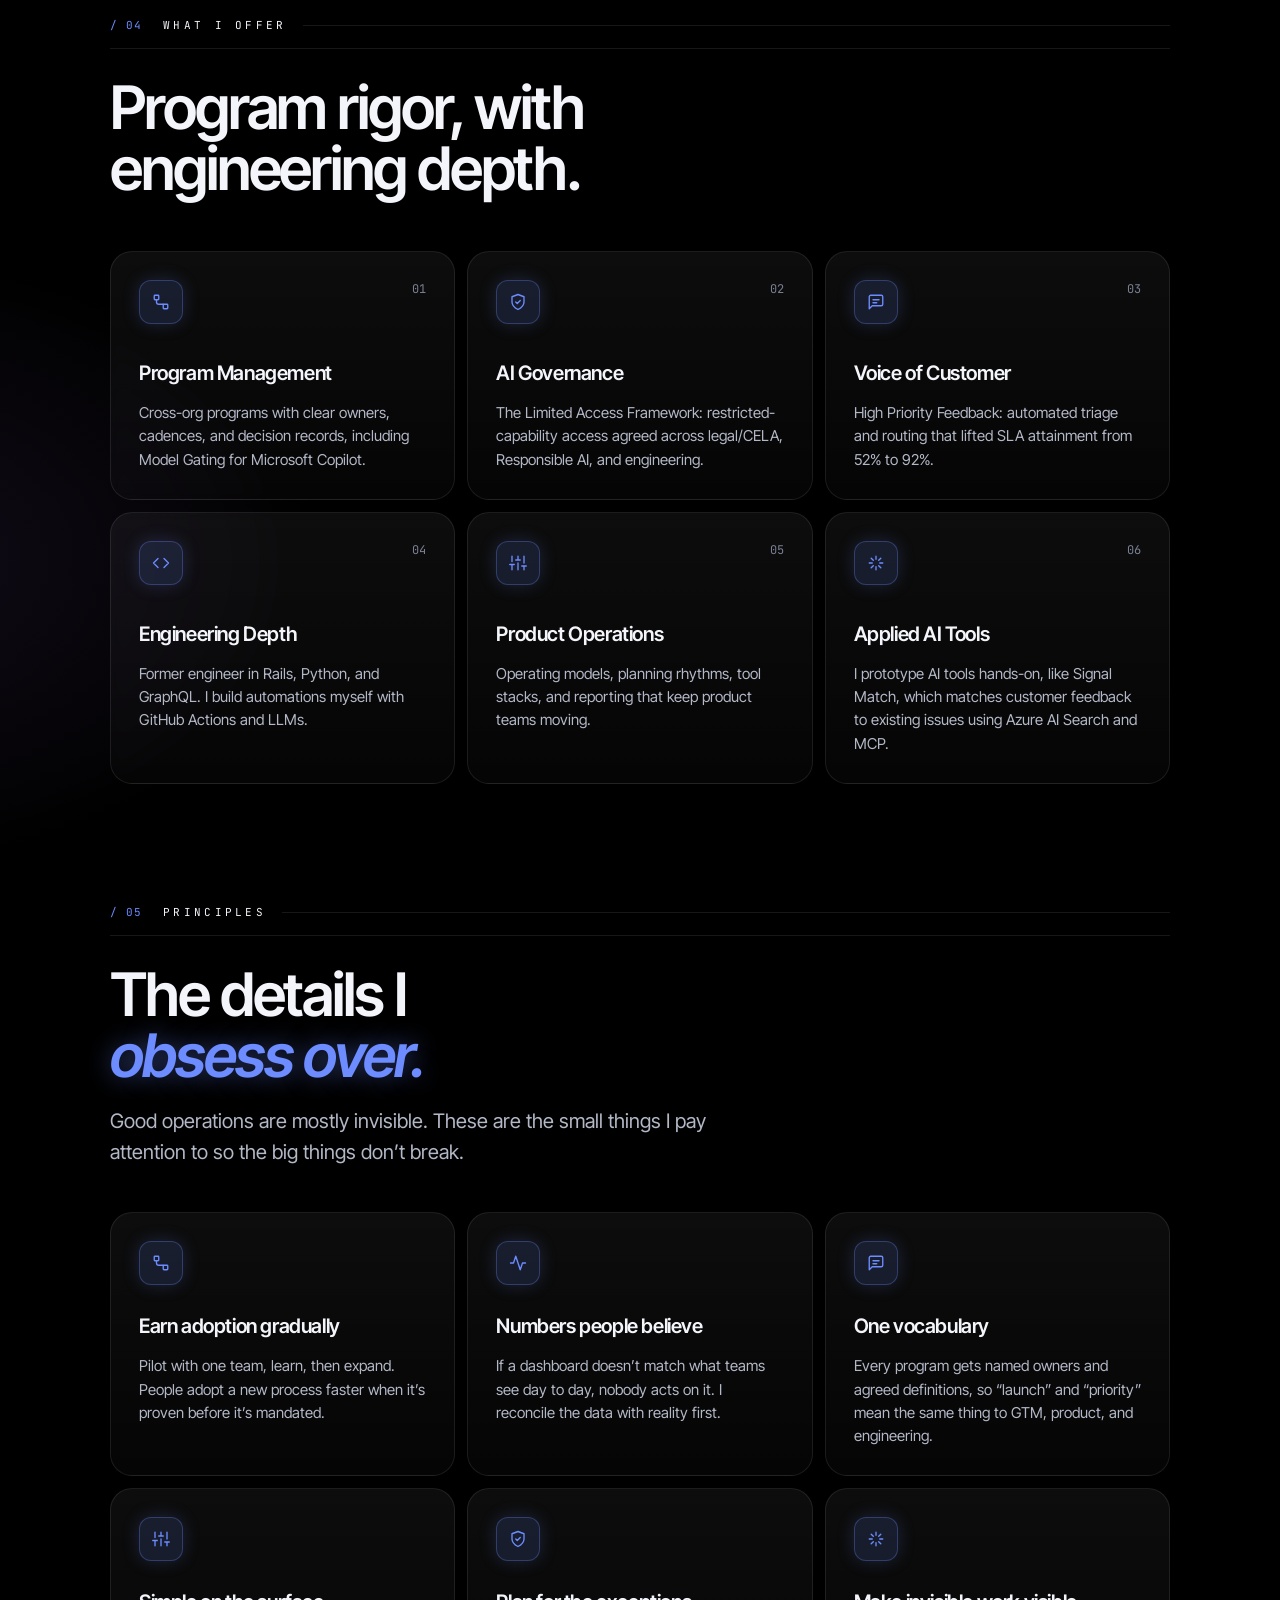
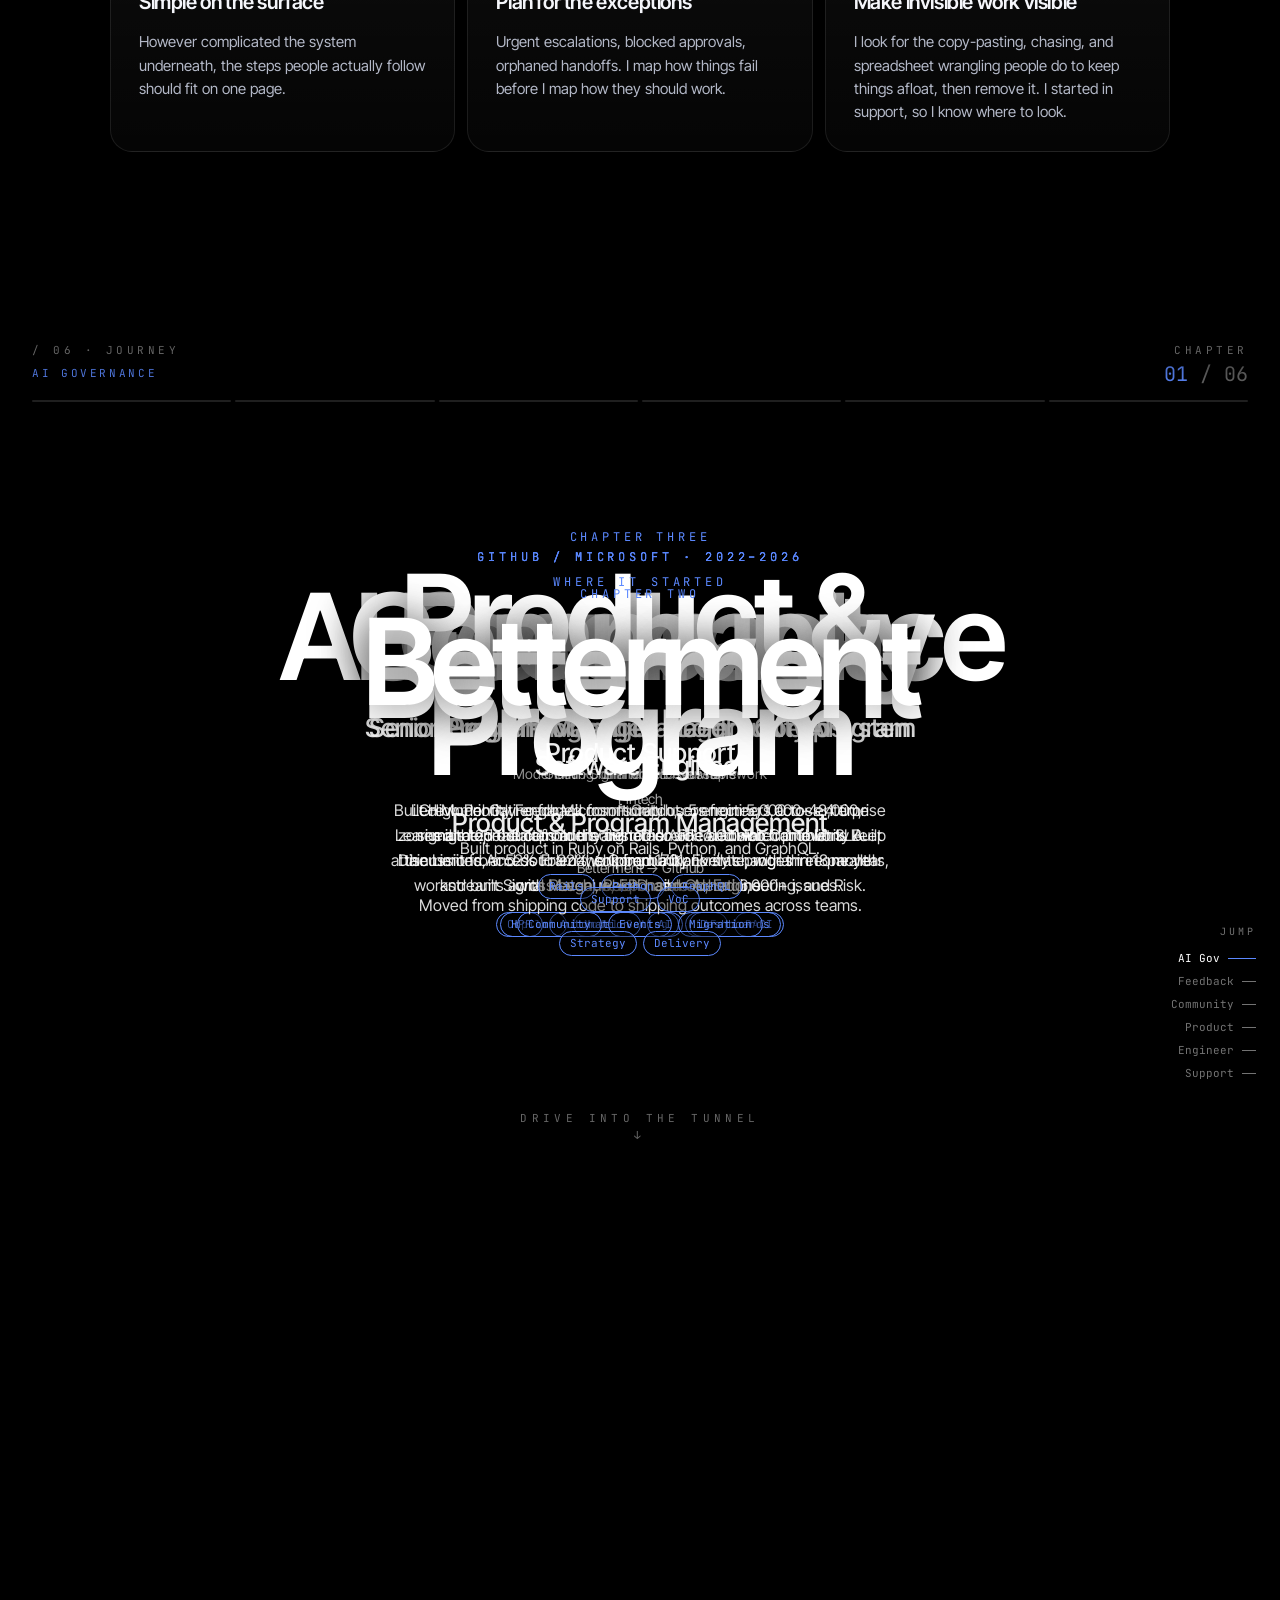
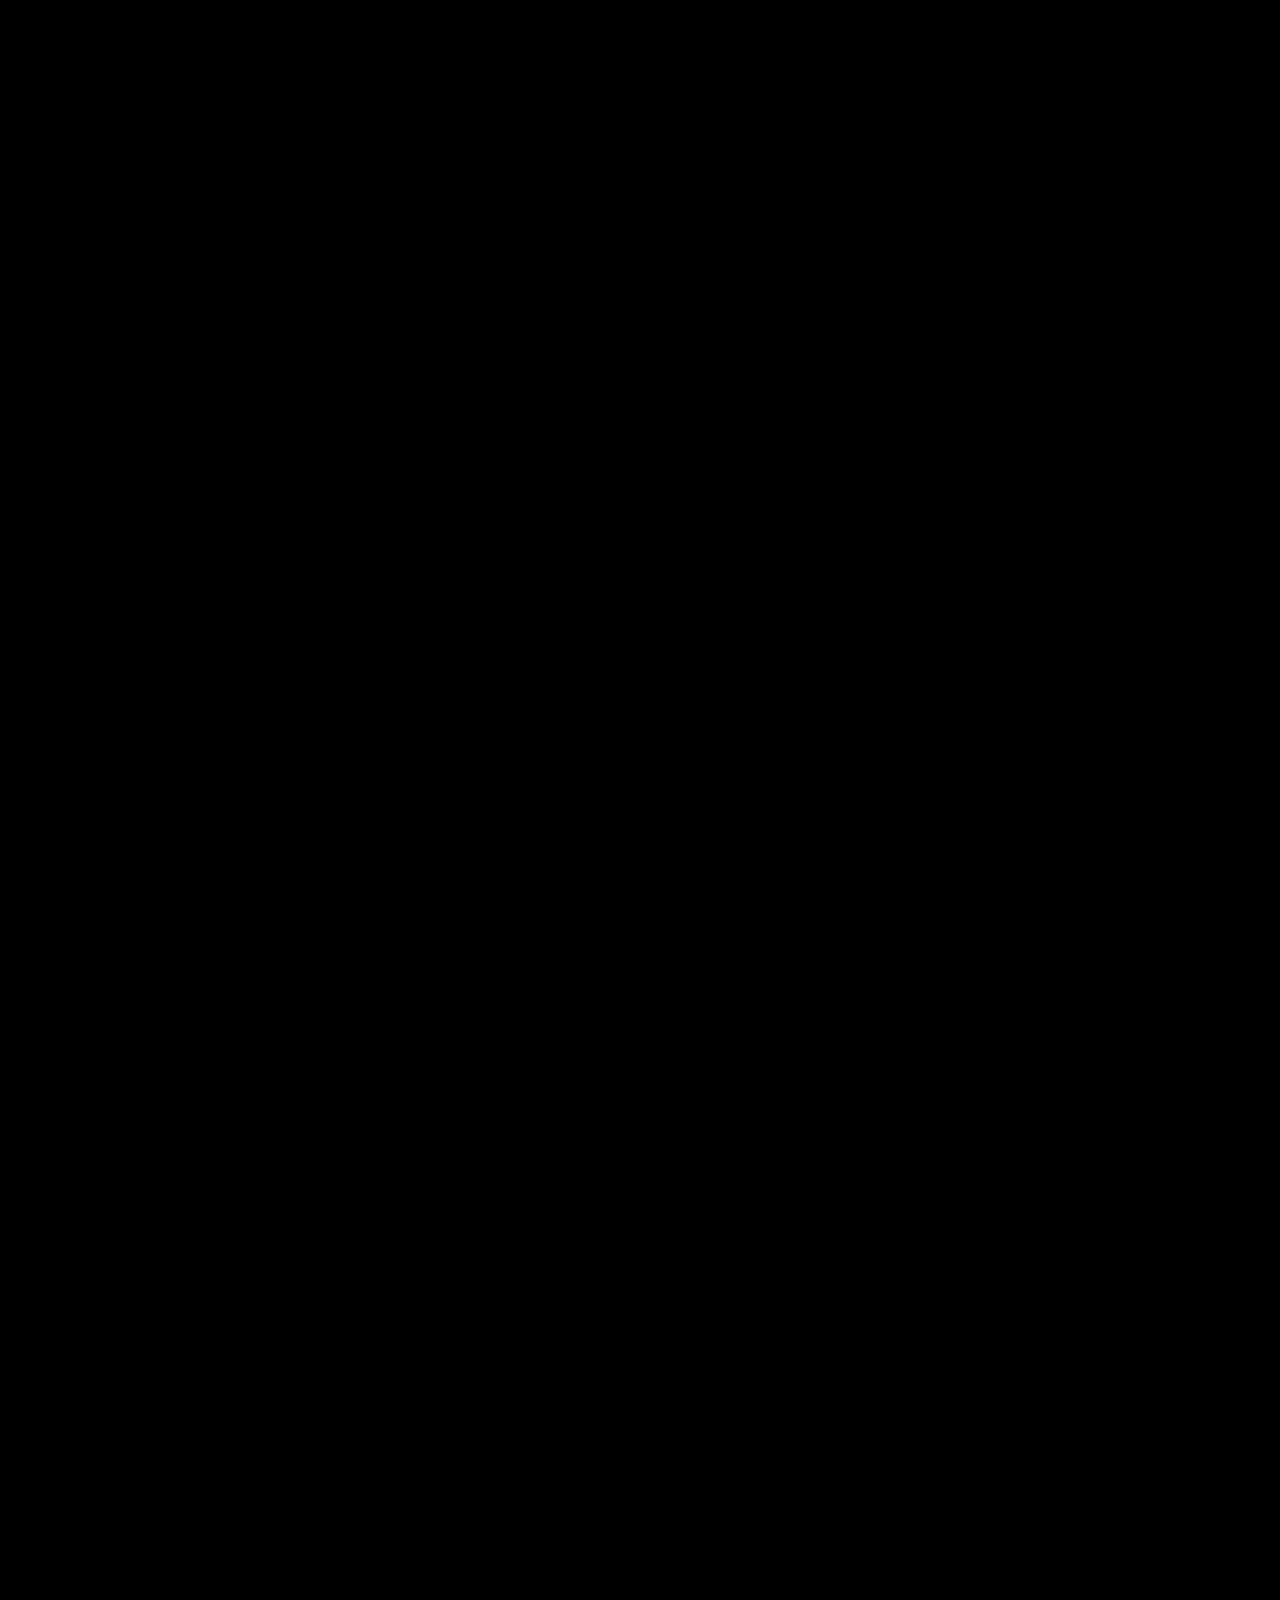
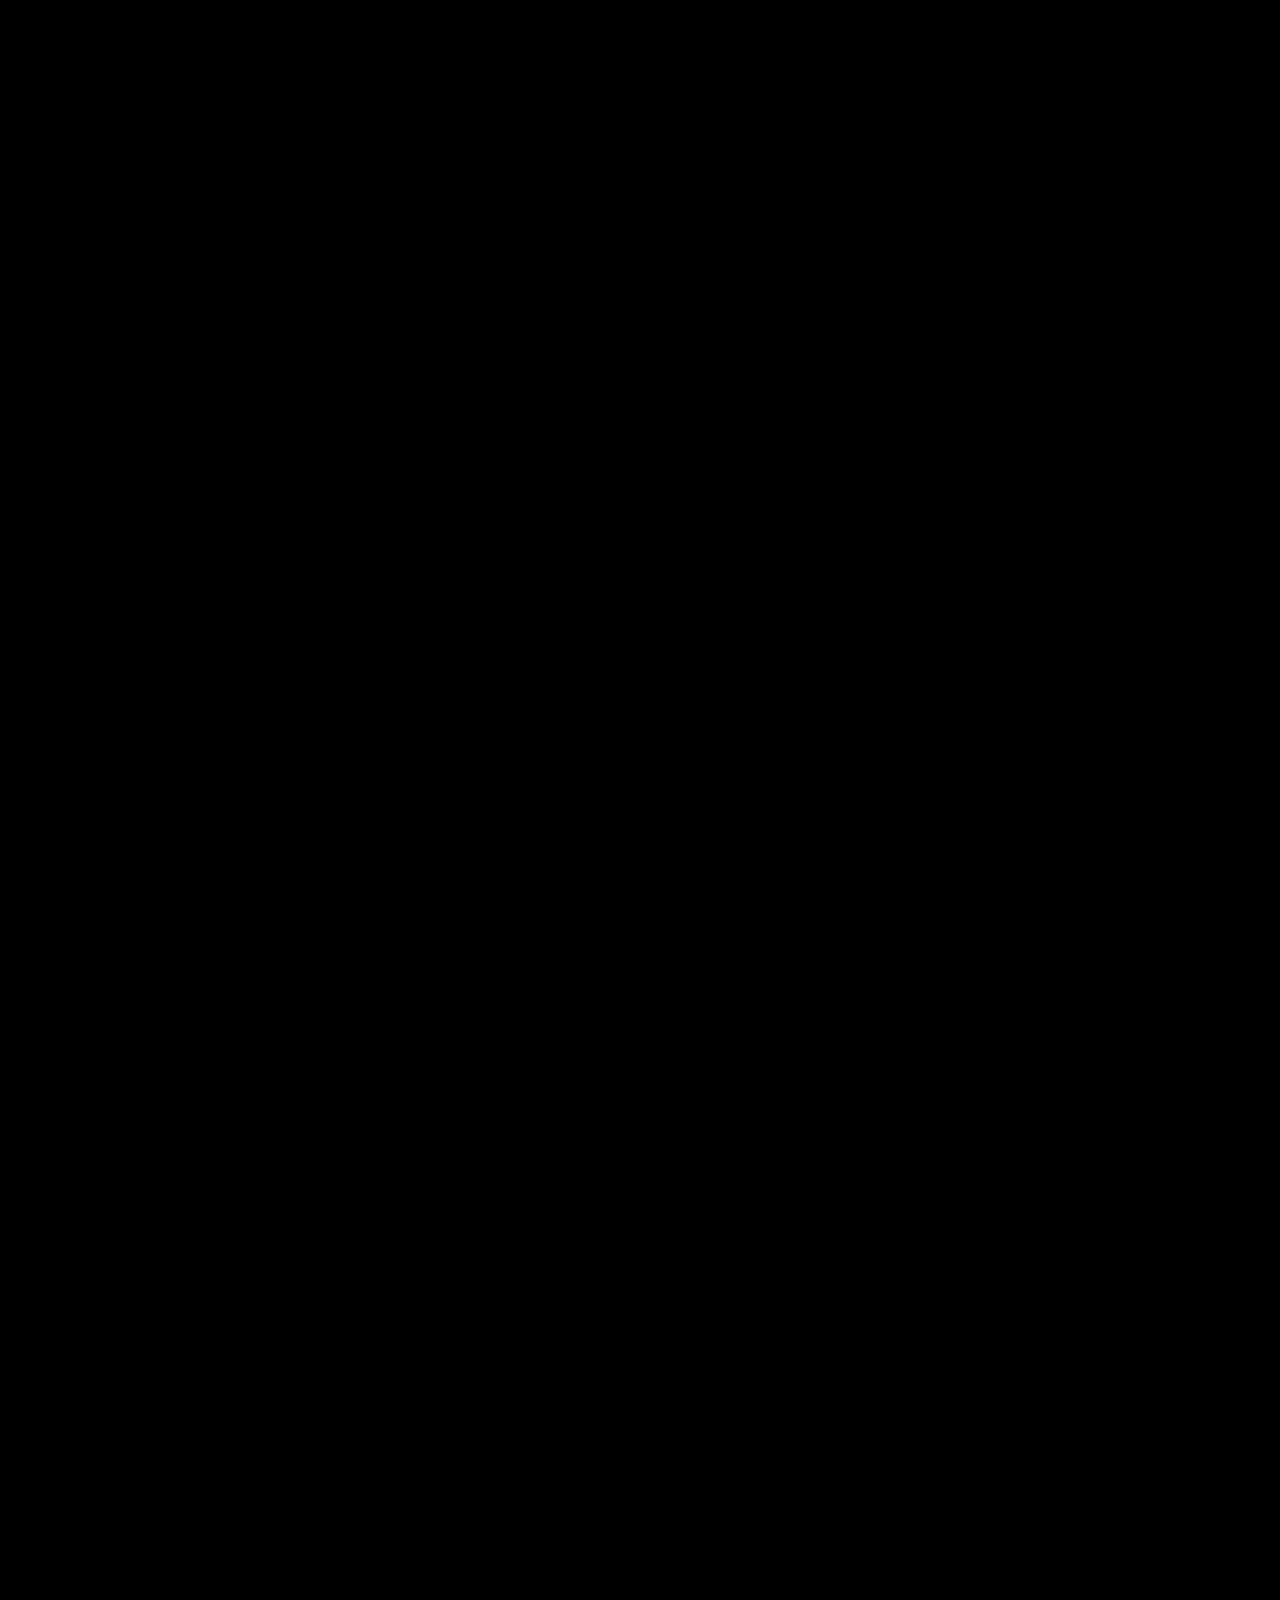
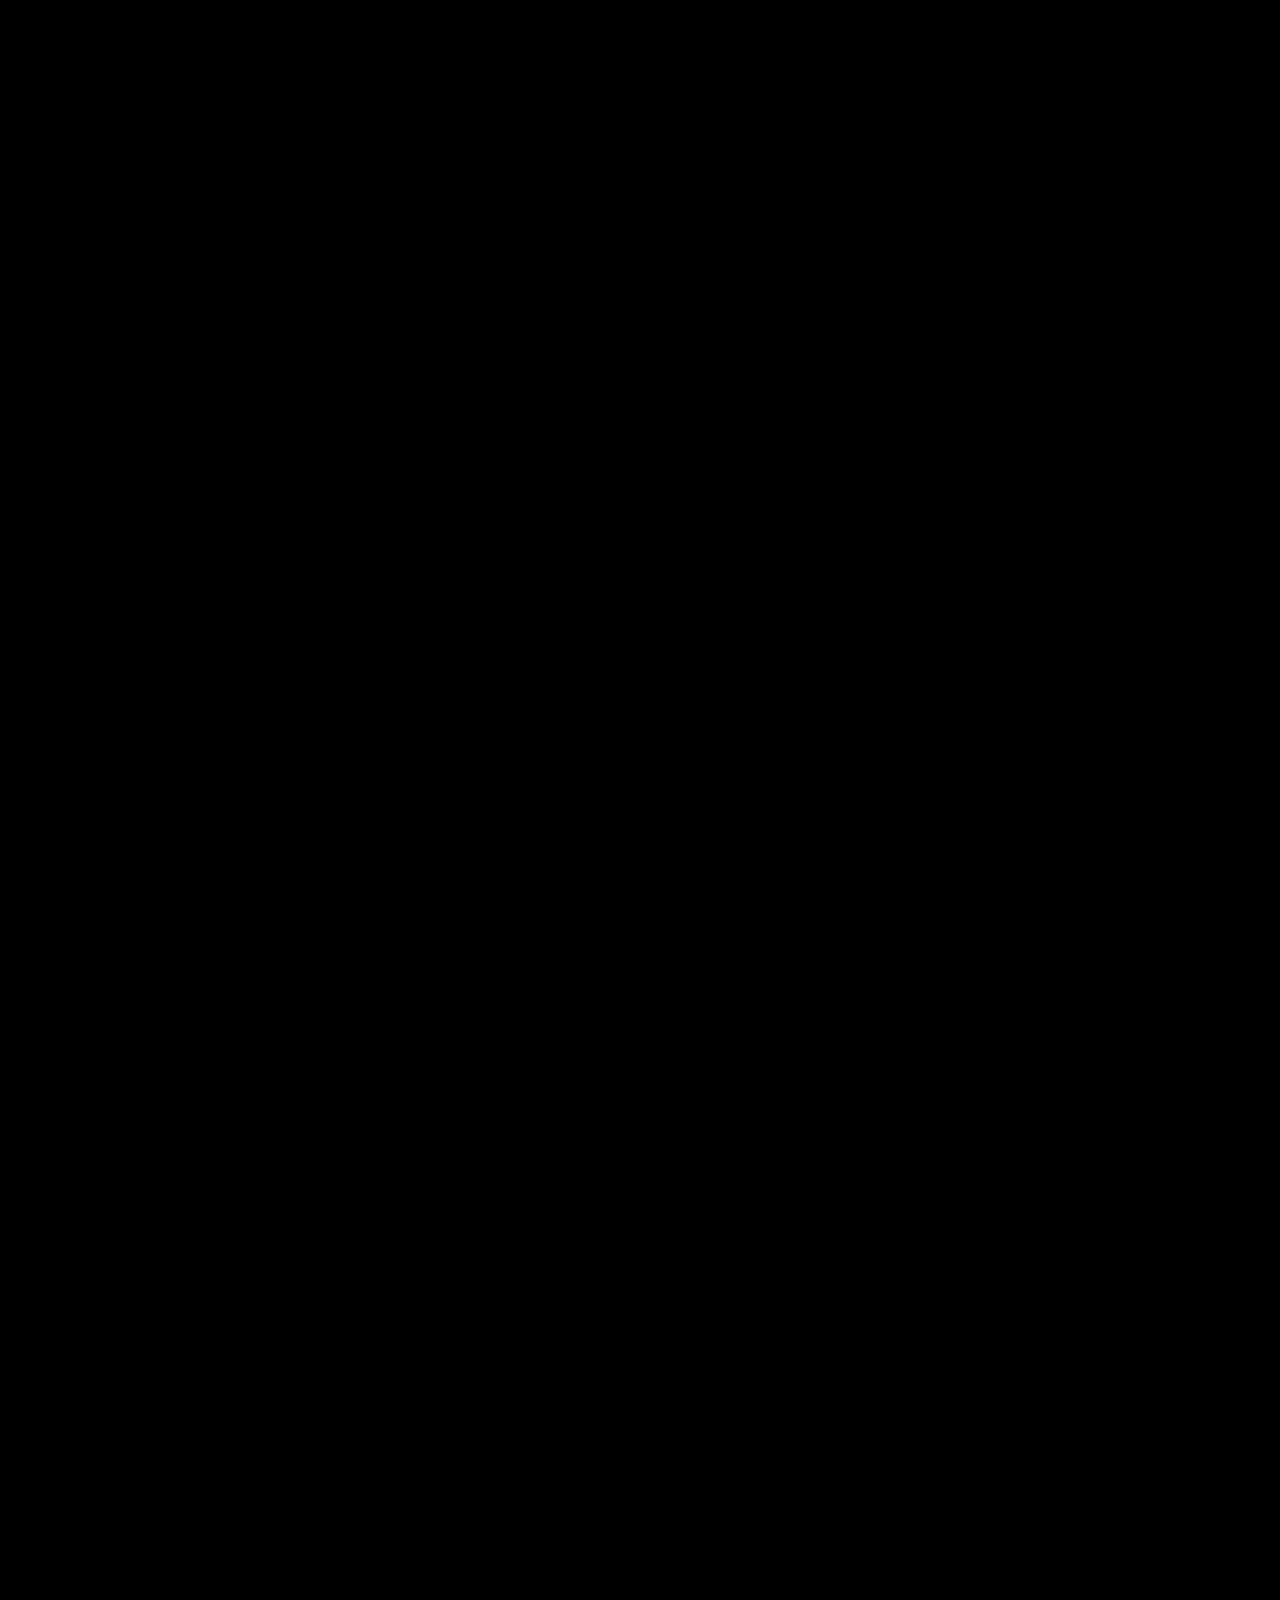
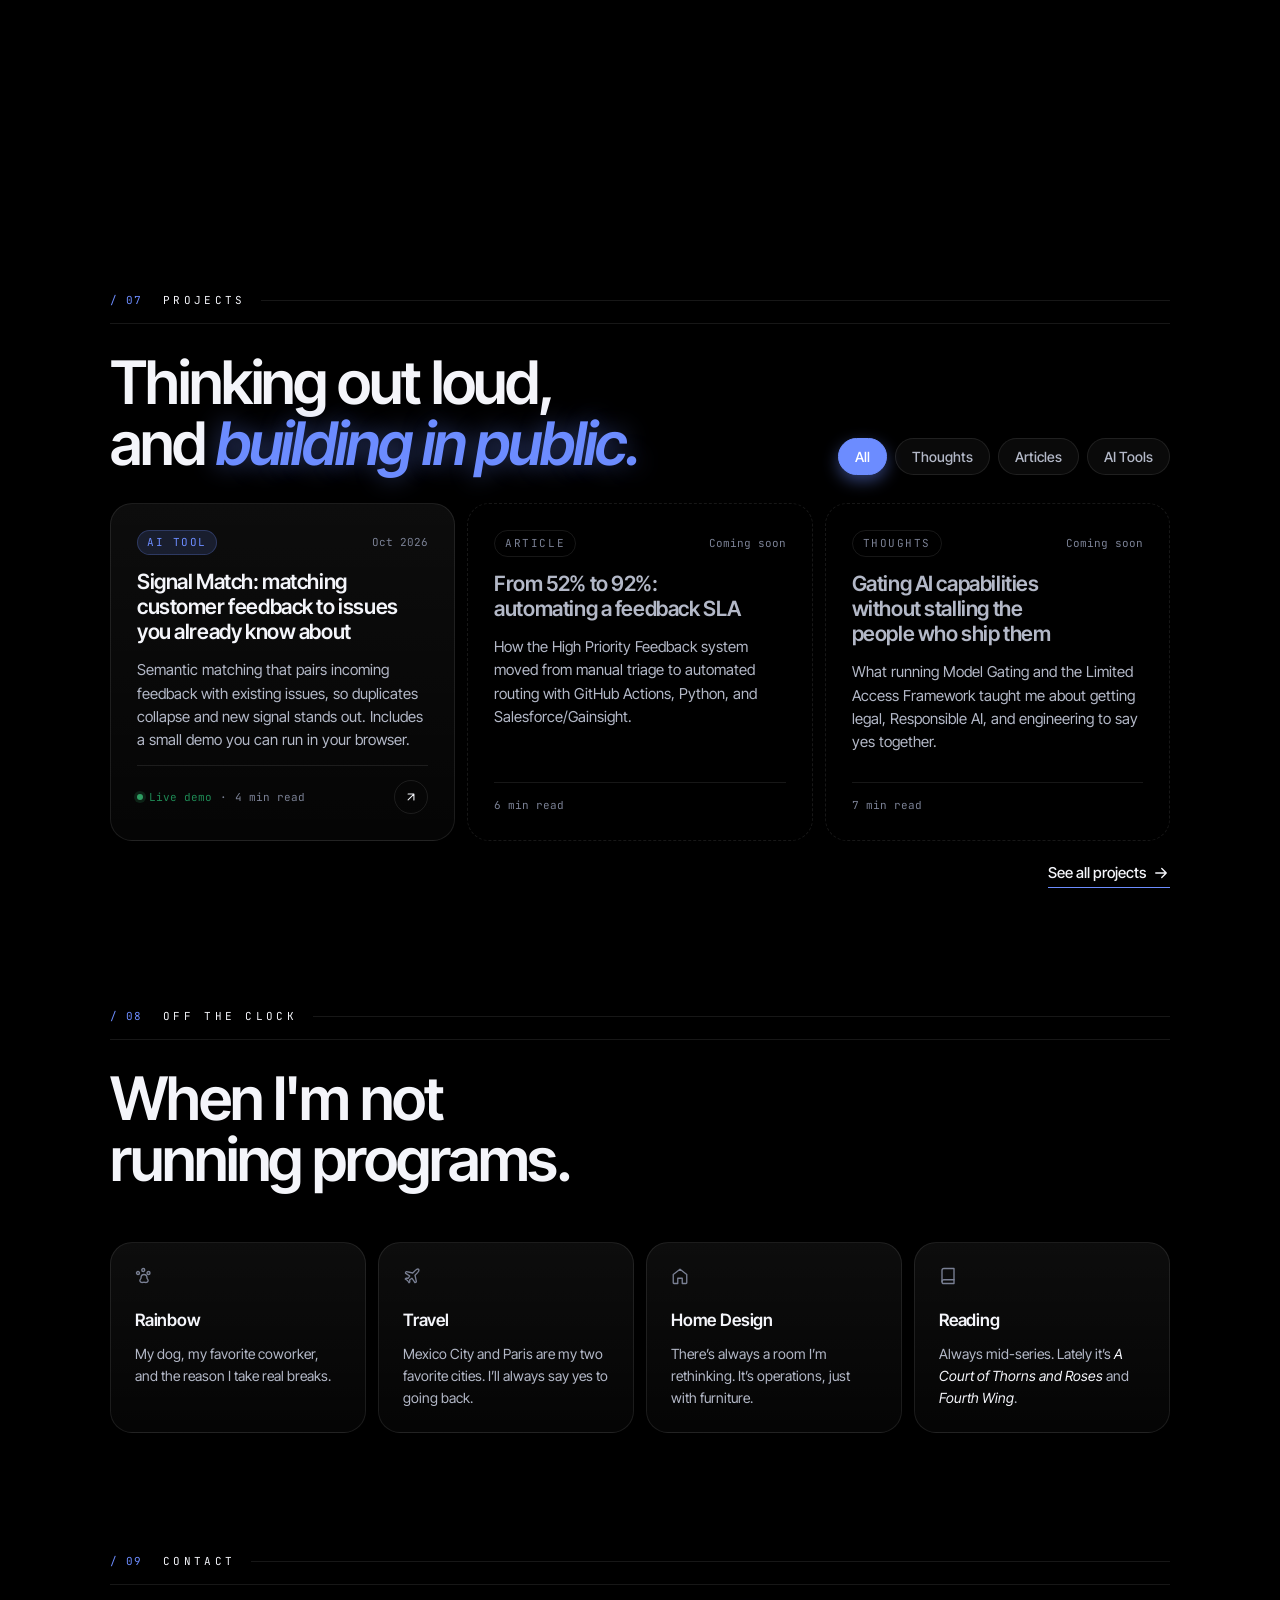
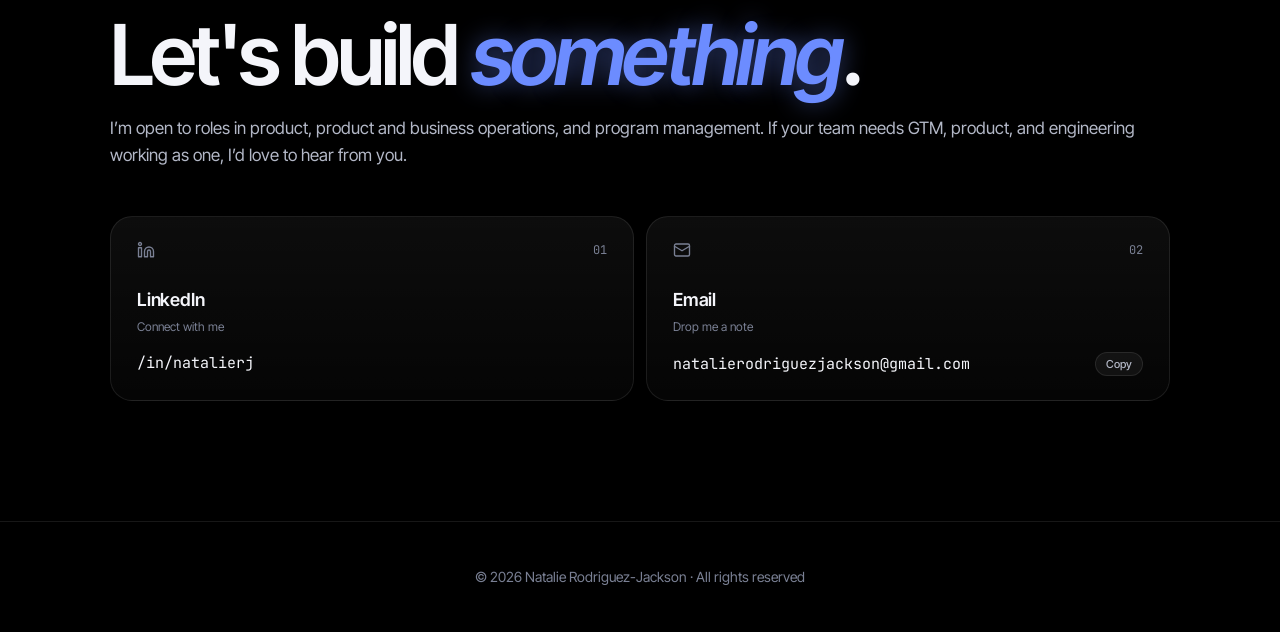
==== commit 45d34214: "Detailed resume experience Co-Authored-By: Claude Opus 5.5 <noreply@anthropic.com>" ====
--- a/index.html
+++ b/index.html
@@ -12,7 +12,7 @@
   <link rel="preconnect" href="https://fonts.googleapis.com">
   <link rel="preconnect" href="https://fonts.gstatic.com" crossorigin>
   <link rel="stylesheet" href="https://fonts.googleapis.com/css2?family=Inter+Tight:ital,wght@0,400;0,500;0,600;1,500;1,600&family=JetBrains+Mono:wght@400;500&display=swap">
-  <link rel="stylesheet" href="assets/css/site.css?v=12">
+  <link rel="stylesheet" href="assets/css/site.css?v=13">
 </head>
 <body>
 
@@ -127,7 +127,7 @@
     <div class="shead"><span><i>/ 03</i>&nbsp;&nbsp;Highlights</span></div>
     <h2 class="h2">The work, <em>measured.</em></h2>
     <div class="stats">
-      <div class="card stat"><div class="n">$508M+</div><h5>Nominated ARR</h5><p>Tied to the High Priority Feedback system I built from scratch</p></div>
+      <div class="card stat"><div class="n">3,500+</div><h5>Organizations Evaluated</h5><p>Through the Limited Access Framework approval process I built from scratch</p></div>
       <div class="card stat"><div class="n">52→92%</div><h5>SLA Attainment</h5><p>After building the HPF automation suite</p></div>
       <div class="card stat"><div class="n">170</div><h5>Priority Changes Shipped</h5><p>In 18 months, through escalation paths I designed</p></div>
       <div class="card stat"><div class="n">5K→48K</div><h5>Engaged Community Users</h5><p>Monthly, after growing the GitHub community program</p></div>
@@ -230,6 +230,6 @@
 <a class="totop" href="#home" aria-label="Back to top"><svg class="i"><use href="#i-up"/></svg></a>
 
 <script src="assets/js/posts.js?v=11"></script>
-<script src="assets/js/site.js?v=12"></script>
+<script src="assets/js/site.js?v=14"></script>
 </body>
 </html>
--- a/assets/css/site.css
+++ b/assets/css/site.css
@@ -434,7 +434,30 @@
 .rv-skills>div{padding:22px;border:1px solid var(--line);border-radius:18px;background:rgba(255,255,255,.03)}
 .rv-skills h5{font-size:16px;font-weight:600;margin-bottom:8px}
 .rv-skills p{font-size:14.5px;color:var(--ink2);line-height:1.6}
-@media (max-width:760px){.rv-job{grid-template-columns:1fr}.rv-skills{grid-template-columns:1fr}}
+.rv-when .dates{color:var(--ink);font-weight:500}
+.resume .rv-body{max-width:none}
+.resume .rolesum{margin-top:16px;color:var(--ink2);max-width:72ch}
+.resume .group{margin-top:34px}
+.resume .group>.eyebrow{display:block;margin-bottom:14px}
+.resume .group>.intro{margin:-4px 0 16px;color:var(--ink2);max-width:72ch}
+.resume ul.plain{margin:14px 0 0;padding-left:1.1em;display:grid;gap:8px;max-width:76ch}
+.resume ul.plain li{color:var(--ink2);font-size:15.5px;line-height:1.6}
+.resume ul.plain li strong{color:var(--ink);font-weight:600}
+.resume ul.plain a{color:var(--accent)}
+.resume .proj{border:1px solid var(--line);border-radius:18px;background:linear-gradient(180deg,rgba(255,255,255,.045),rgba(255,255,255,.015));padding:24px 24px 20px;margin-bottom:14px;scroll-margin-top:90px;transition:border-color .25s,box-shadow .25s}
+.resume .proj:hover{border-color:rgba(108,140,255,.45);box-shadow:0 0 30px rgba(108,140,255,.12)}
+.resume .proj h4{font-family:var(--sans);text-transform:none;font-size:19px;font-weight:600;letter-spacing:-.01em;color:var(--ink);margin:0}
+.resume .proj h4 em{font-style:normal;font-weight:400;color:var(--muted)}
+.resume .what{margin-top:8px;color:var(--ink)}
+.resume dl{margin:16px 0 0;display:grid;grid-template-columns:120px minmax(0,1fr);gap:12px 18px}
+.resume dt{font-family:var(--mono);font-size:11px;letter-spacing:.14em;text-transform:uppercase;color:var(--accent);padding-top:4px}
+.resume dd{margin:0;color:var(--ink2);font-size:15.5px;line-height:1.6}
+.resume dd ul{margin:0;padding-left:18px;display:grid;gap:6px}
+.resume dd li::marker,.resume ul.plain li::marker{color:var(--accent)}
+.resume dd strong{color:var(--ink);font-weight:600}
+.resume .chips{display:flex;flex-wrap:wrap;gap:6px}
+.resume .chip{font-family:var(--mono);font-size:12px;color:var(--ink);border:1px solid var(--line);border-radius:999px;padding:3px 10px;background:rgba(0,0,0,.4)}
+@media (max-width:760px){.rv-job{grid-template-columns:1fr}.rv-skills{grid-template-columns:1fr}.resume dl{grid-template-columns:1fr;gap:2px}.resume dd{margin-bottom:10px}.resume .proj{padding:18px 16px 14px}}
 @media print{
   :root{--bg:#fff;--ink:#111;--ink2:#333;--muted:#555;--line:#ddd;--accent:#2b4fd8}
   body{background:#fff!important}
@@ -442,4 +465,5 @@
   .page-head{padding-top:0}
   .page-title em{text-shadow:none}
   .rv-skills>div{background:none}
+  .resume .proj{background:none;break-inside:avoid}
 }
